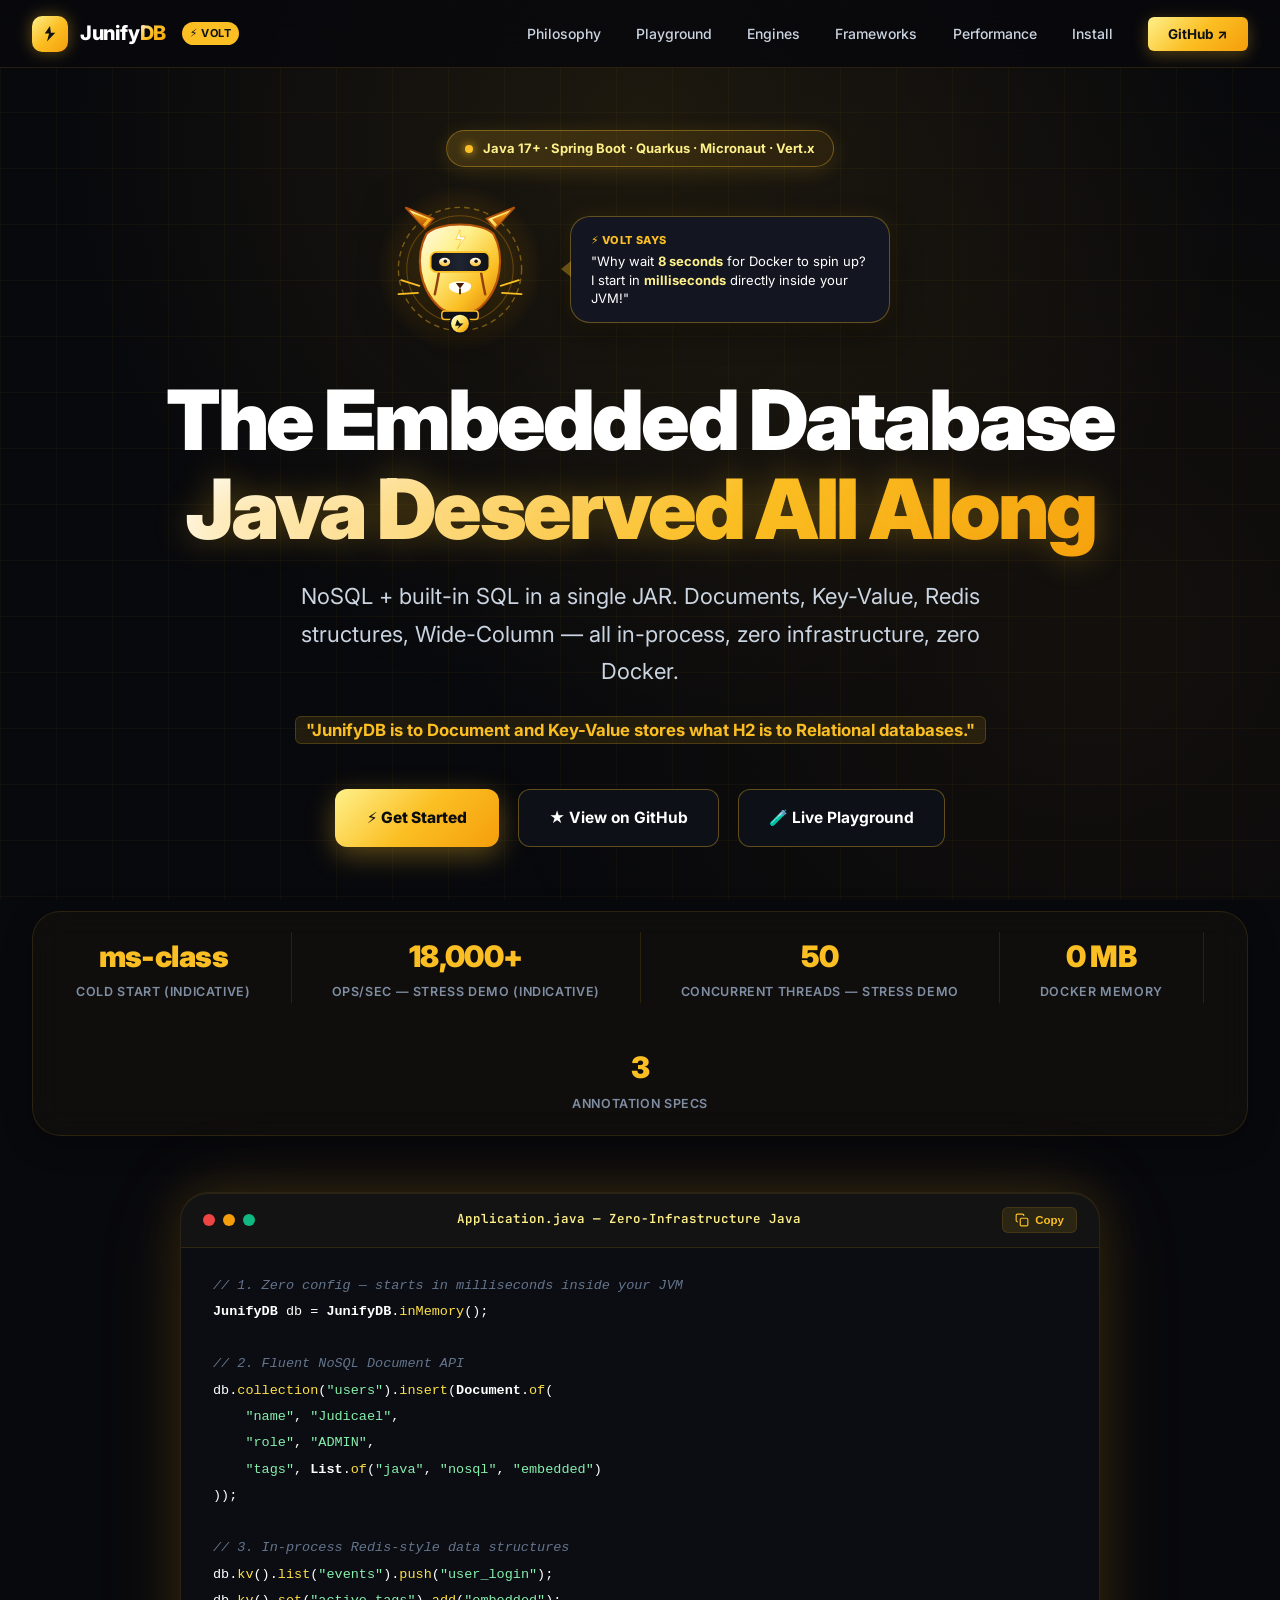
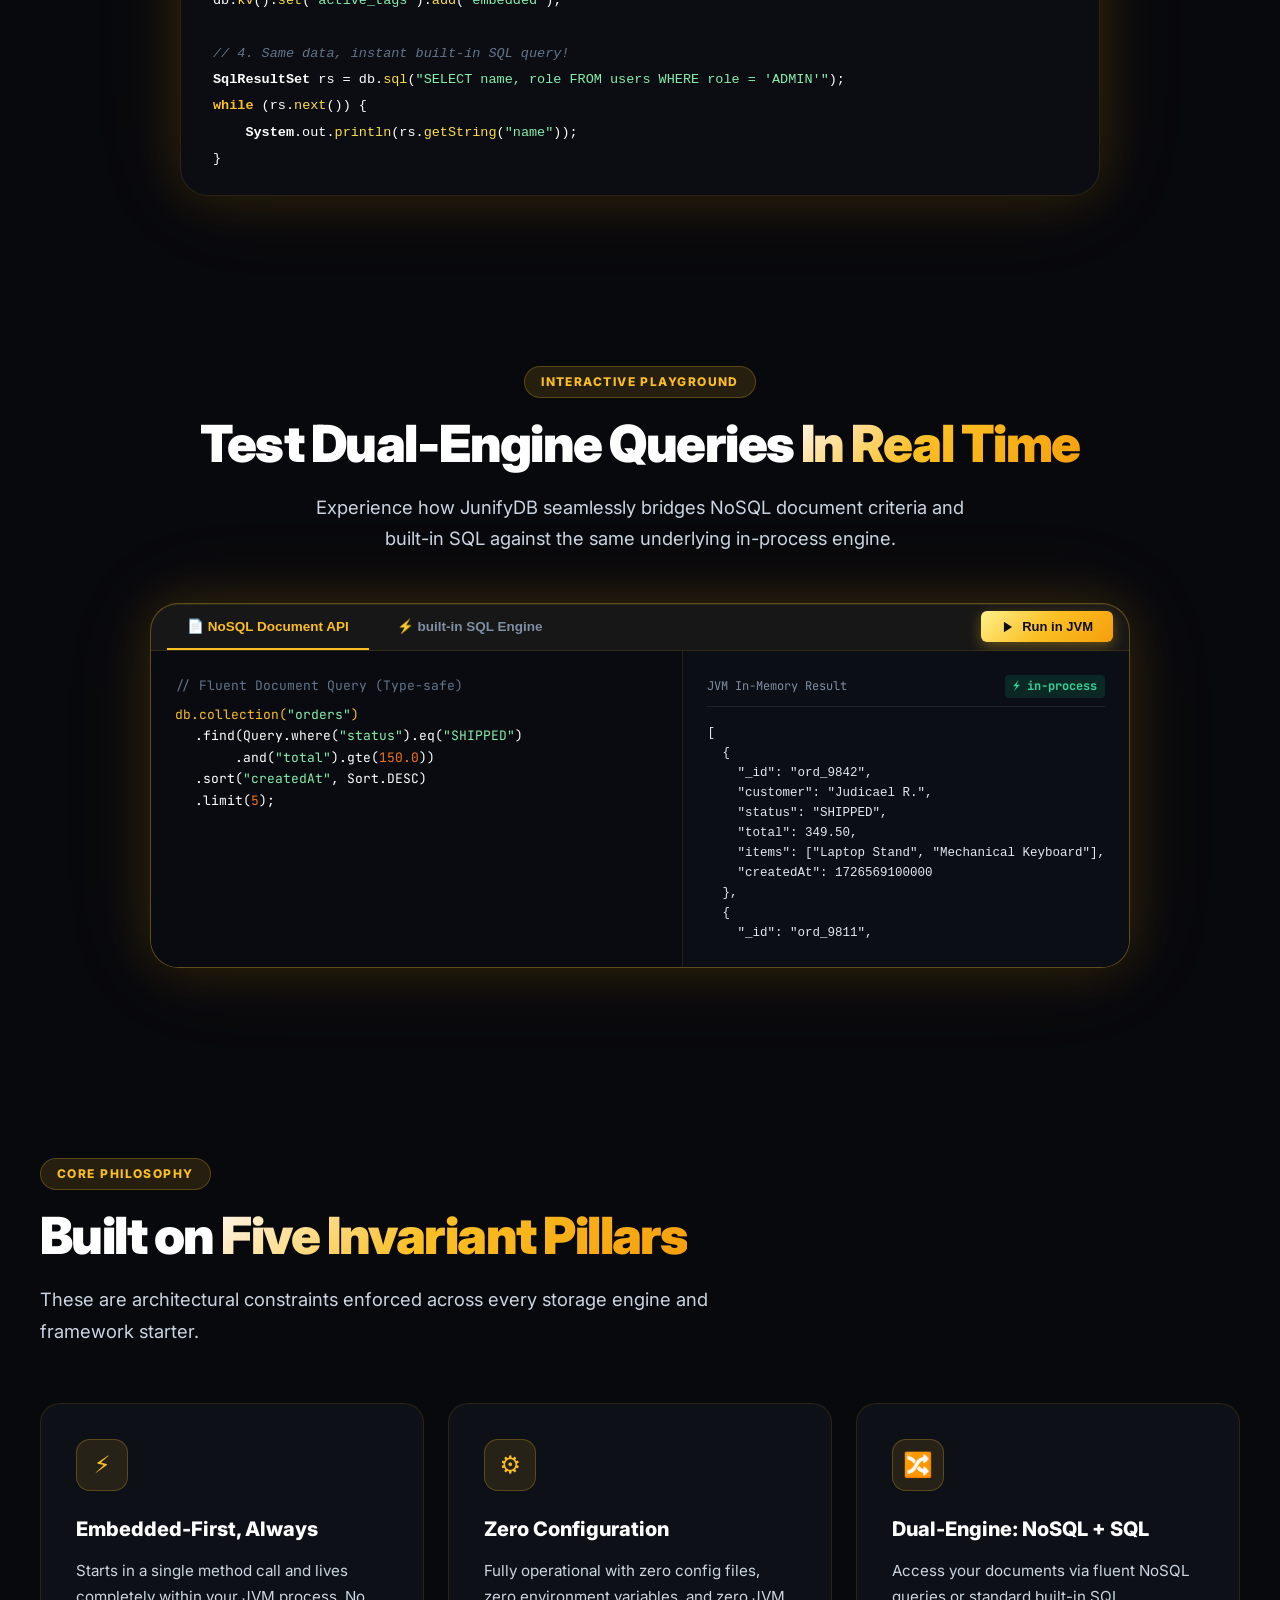
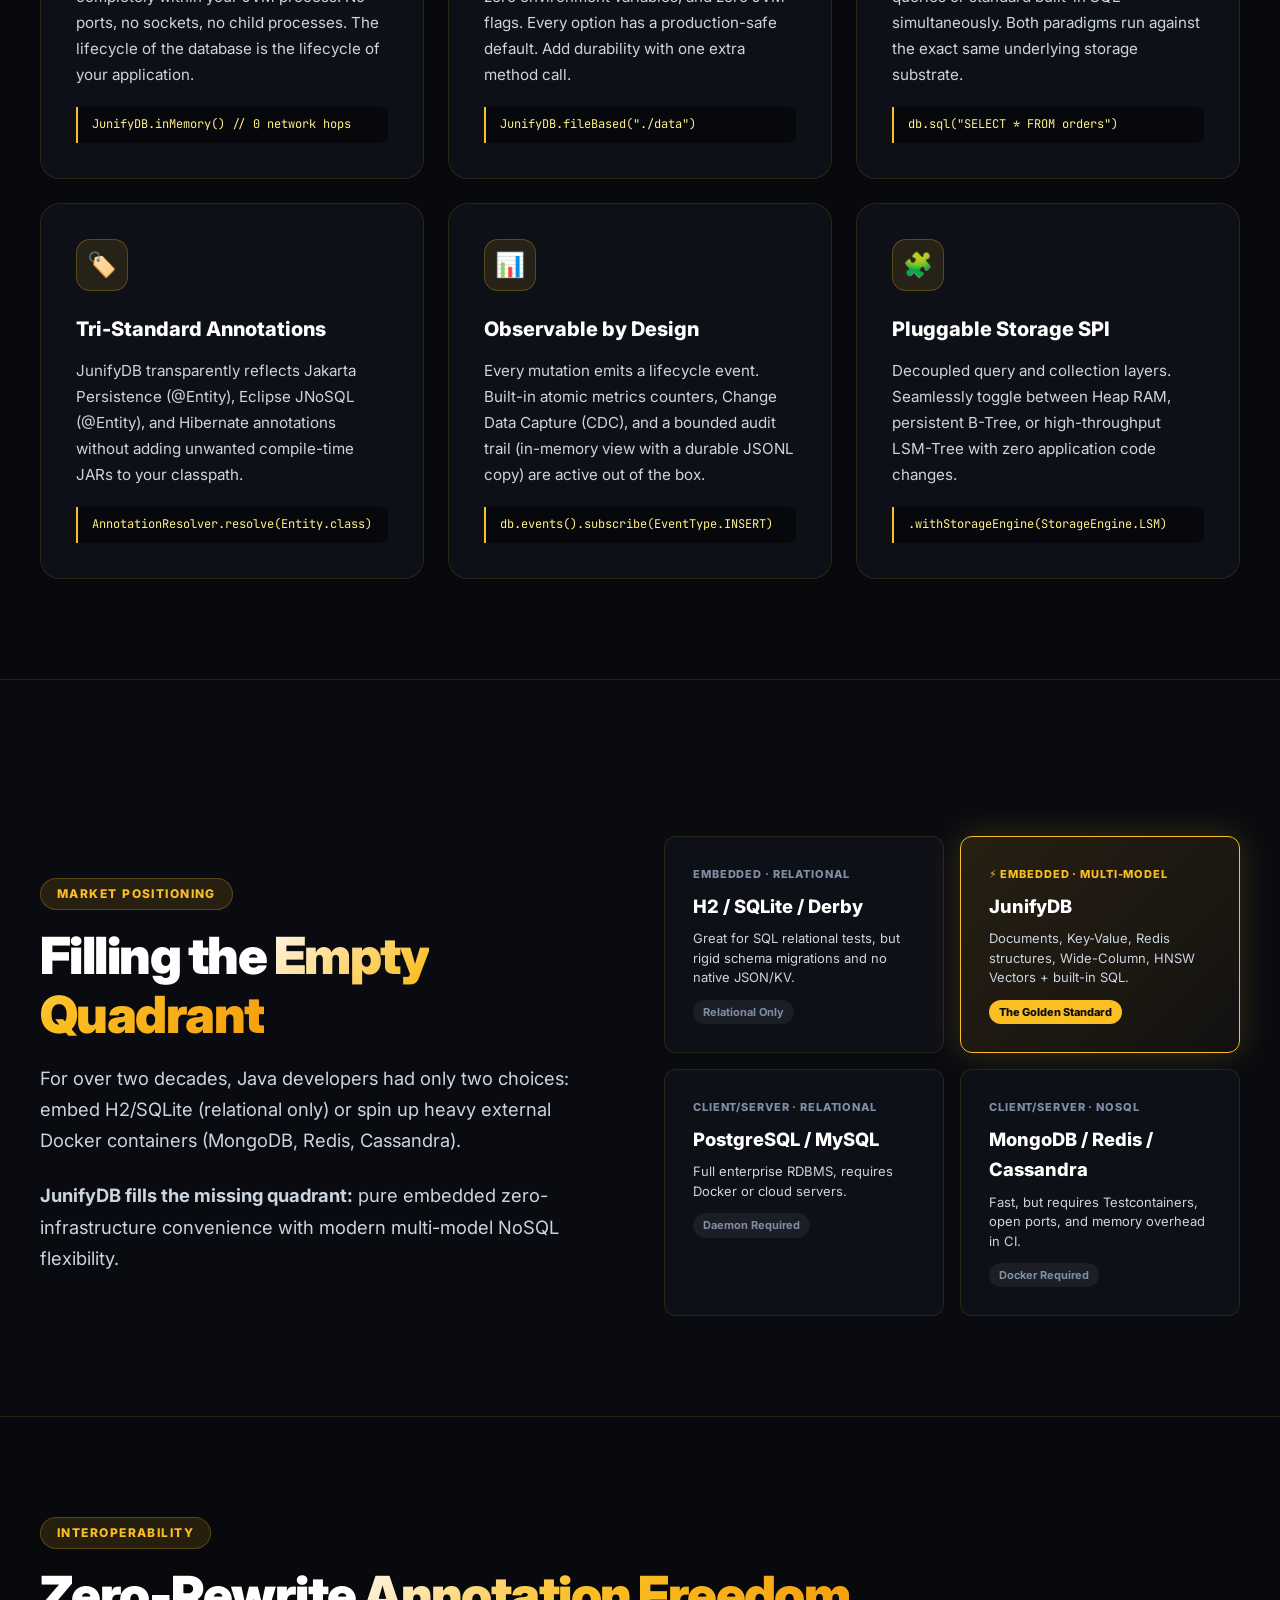
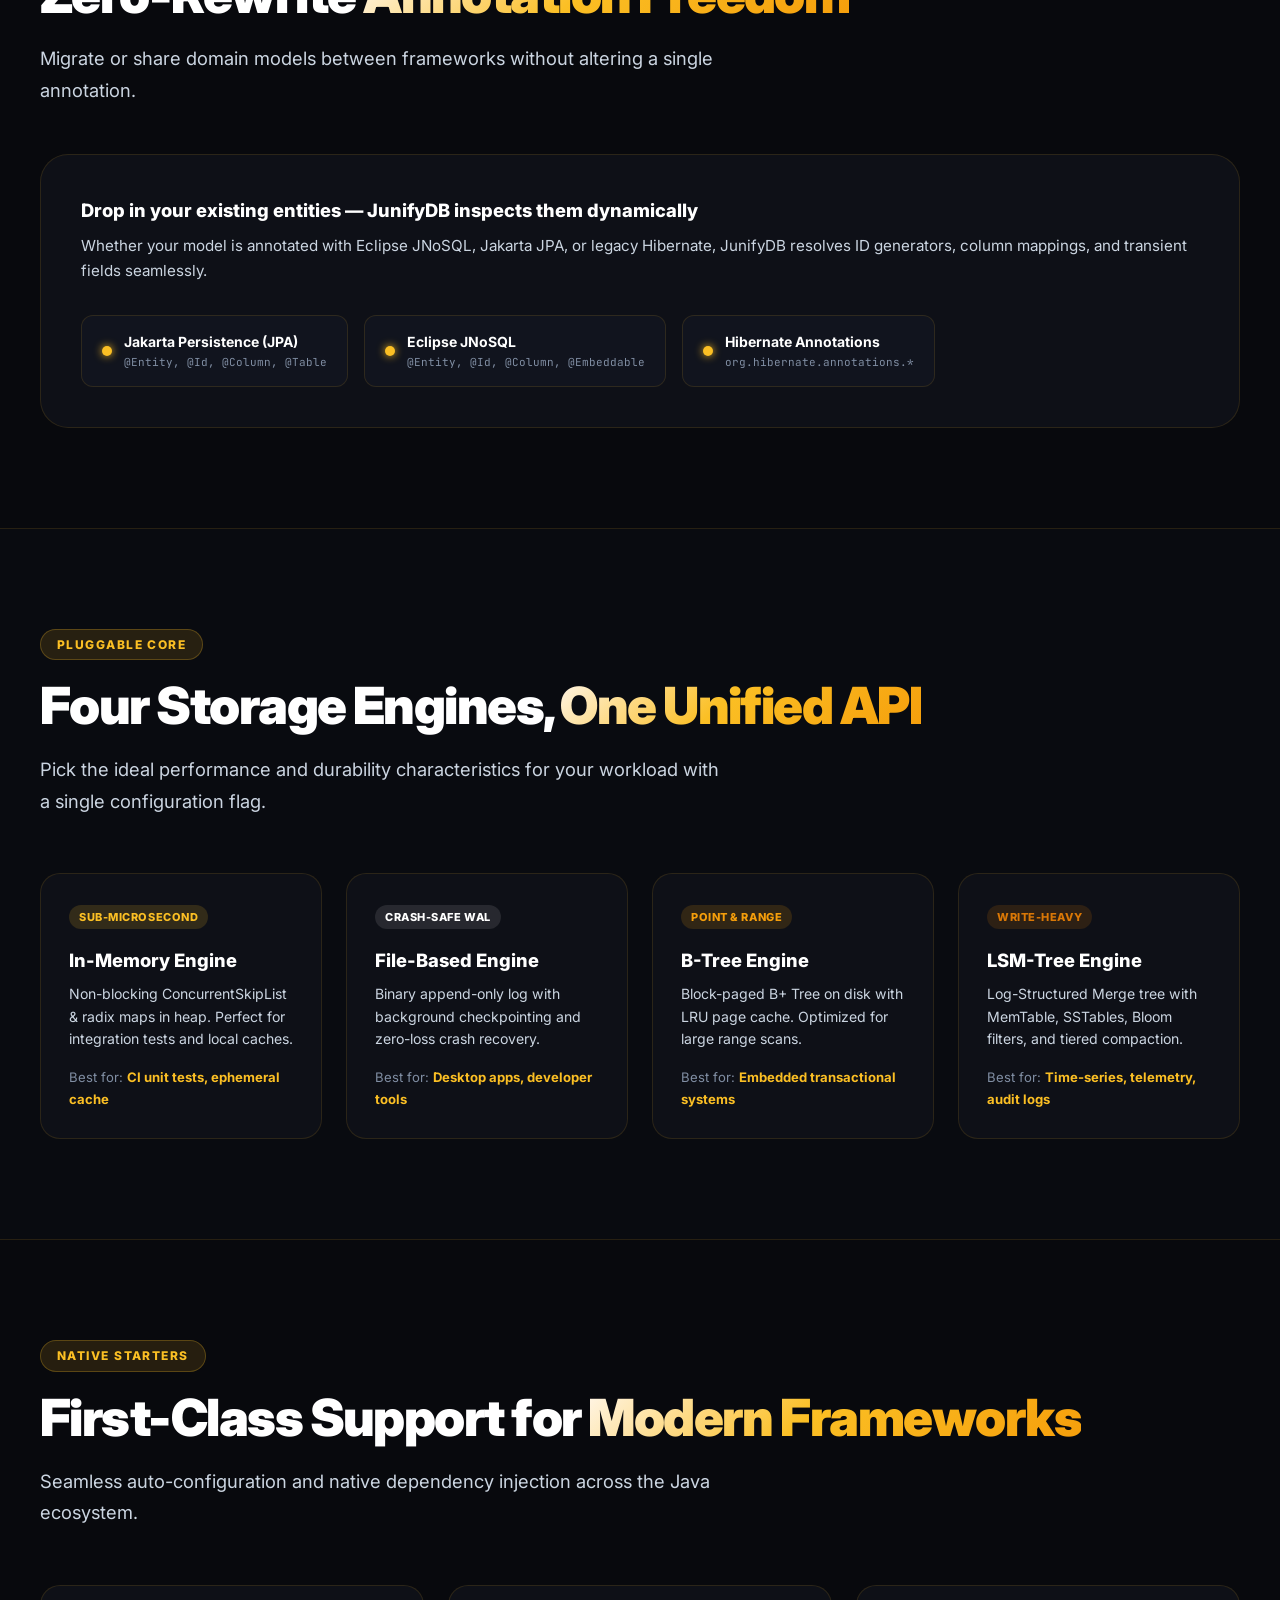
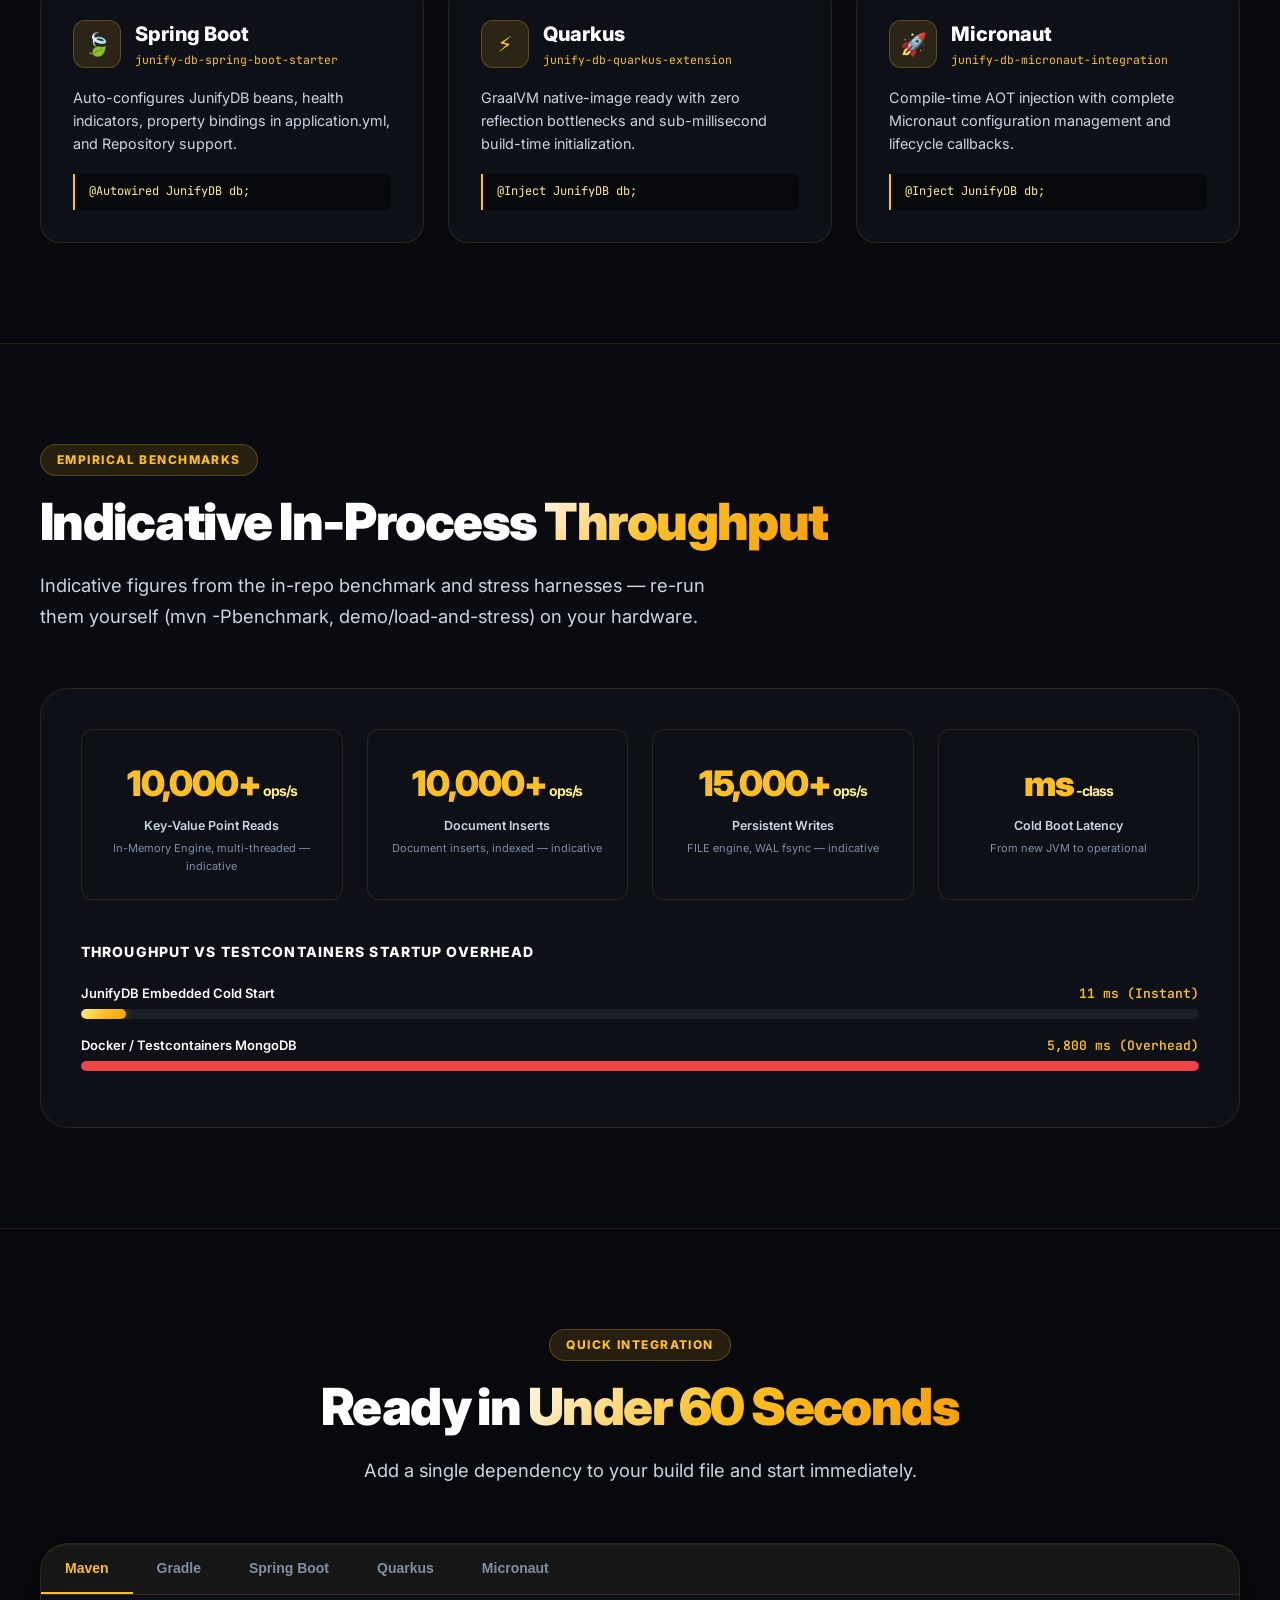
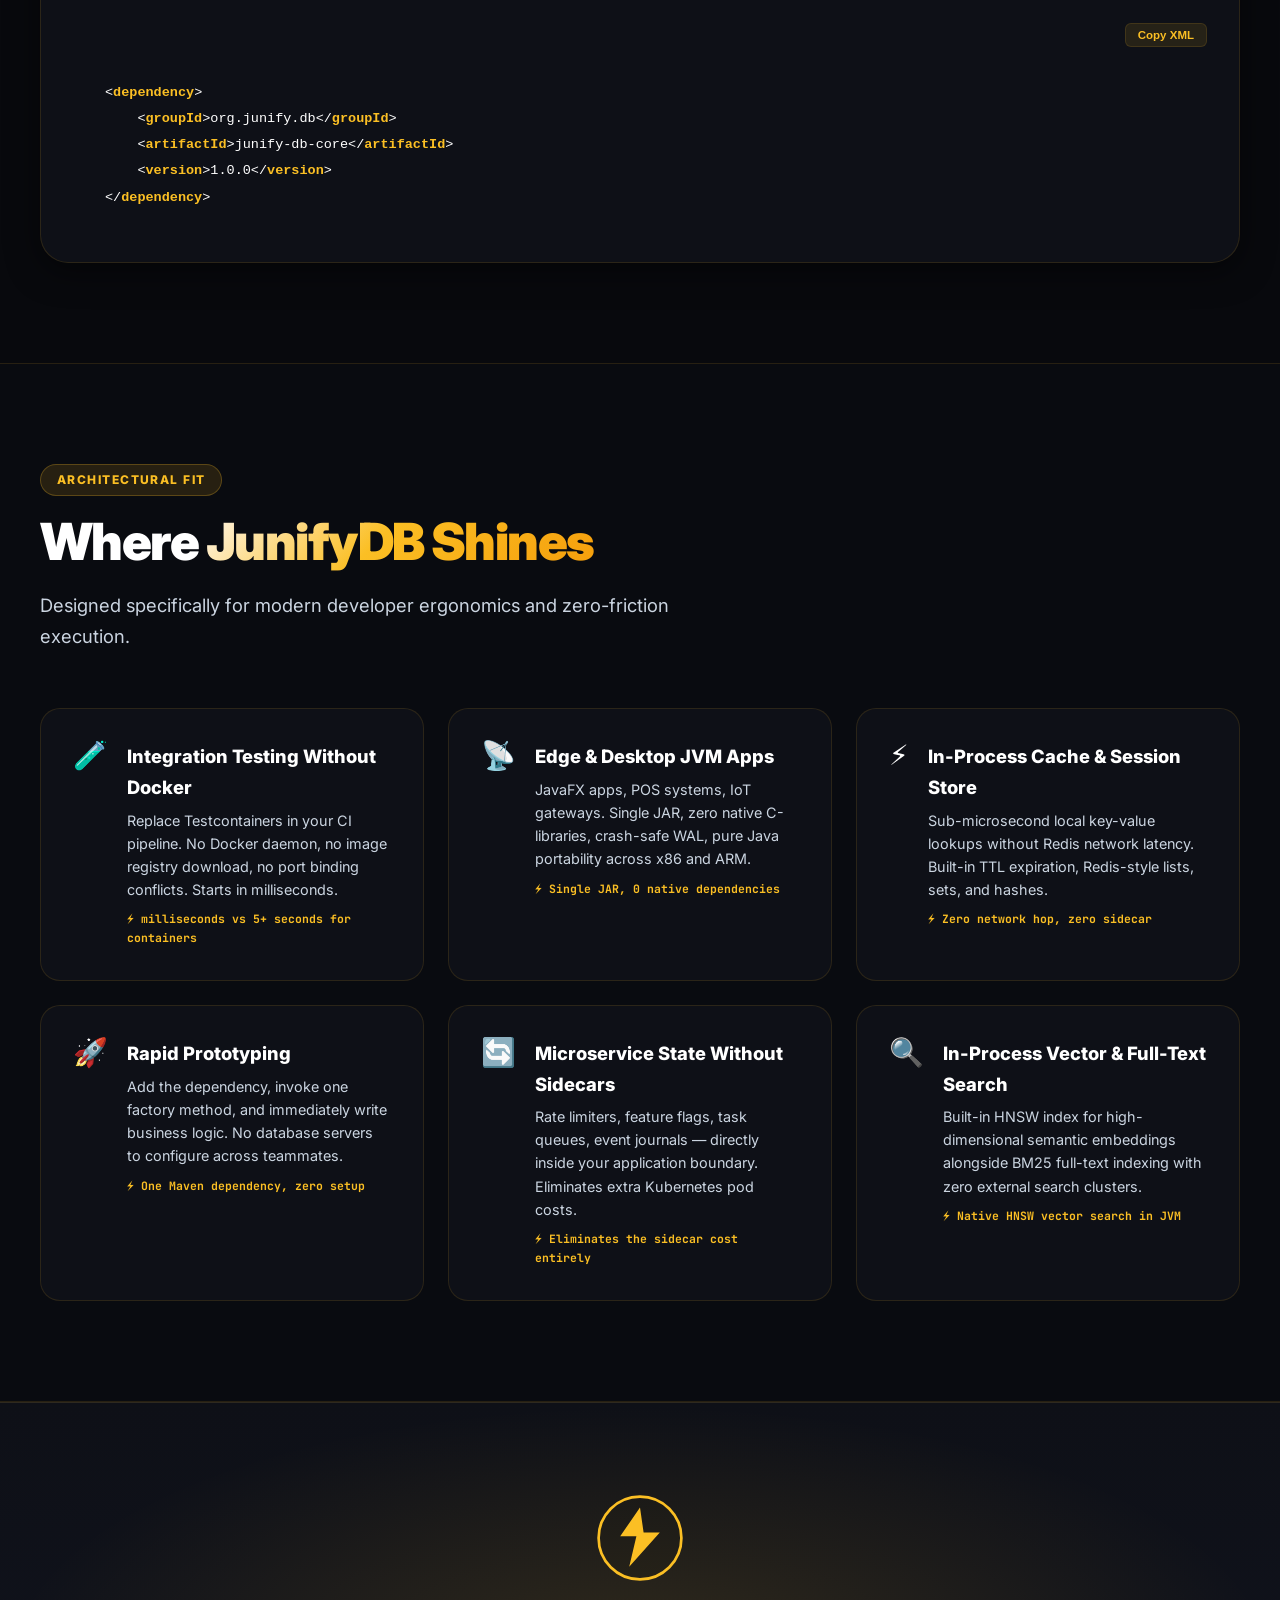
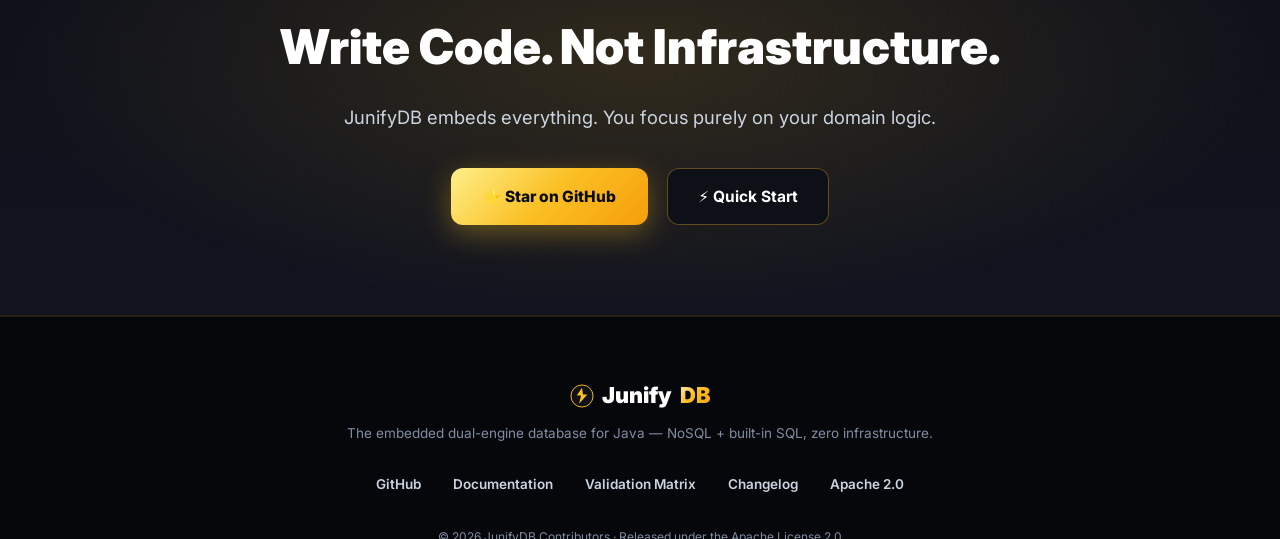
==== docs/index.html @ d928b846 "feat(release): final validation - 2.9MB core, brand unification, honest website, GO decision - Footp" ====
<!DOCTYPE html>
<html lang="en">
<head>
  <meta charset="UTF-8" />
  <meta name="viewport" content="width=device-width, initial-scale=1.0" />
  <title>JunifyDB — The Embedded Dual-Engine Database for Java</title>
  <meta name="description" content="JunifyDB is the embedded multi-model database for Java. NoSQL + built-in SQL in a single JAR. Zero Docker. Zero daemon. Zero infrastructure. Spring Boot, Quarkus, Micronaut ready." />
  <meta name="keywords" content="JunifyDB, embedded database, Java, NoSQL, SQL, Spring Boot, Quarkus, Micronaut, JNoSQL, JPA, H2 alternative" />
  <meta property="og:title" content="JunifyDB — The Embedded Dual-Engine Database for Java" />
  <meta property="og:description" content="NoSQL + built-in SQL in a single JAR. Documents, Key-Value, Redis structures, Wide-Column — zero Docker, zero daemon." />
  <meta property="og:type" content="website" />
  <meta property="og:url" content="https://armand-ratombotiana.github.io/JunifyDB/" />
  <meta name="twitter:card" content="summary_large_image" />
  <meta name="twitter:title" content="JunifyDB — Embedded Dual-Engine Java Database" />
  <meta name="twitter:description" content="Blazing 85k+ ops/sec embedded NoSQL + SQL for JVM applications." />

  <!-- SVG Favicon with Volt Mascot Emblem -->
  <link rel="icon" type="image/svg+xml" href="data:image/svg+xml,<svg xmlns='http://www.w3.org/2000/svg' viewBox='0 0 100 100'><circle cx='50' cy='50' r='46' fill='%230f1117' stroke='%23fbbf24' stroke-width='4'/><path d='M50 16 L28 48 L46 48 L38 82 L72 44 L54 44 Z' fill='url(%23g)'/><defs><linearGradient id='g' x1='0%25' y1='0%25' x2='100%25' y2='100%25'><stop offset='0%25' stop-color='%23fef08a'/><stop offset='50%25' stop-color='%23fbbf24'/><stop offset='100%25' stop-color='%23f59e0b'/></linearGradient></defs></svg>" />

  <link rel="preconnect" href="https://fonts.googleapis.com" />
  <link rel="preconnect" href="https://fonts.gstatic.com" crossorigin />
  <link href="https://fonts.googleapis.com/css2?family=Inter:wght@300;400;500;600;700;800;900&family=JetBrains+Mono:wght@400;500;700&display=swap" rel="stylesheet" />

  <style>
    /* ═══════════════════════════════════════════════
       DESIGN TOKENS — ELECTRIC YELLOW / GOLD / WHITE THEME
    ═══════════════════════════════════════════════ */
    :root {
      --c-bg:           #08090d;
      --c-bg-card:      #0e1017;
      --c-bg-card-alt:  #131620;
      --c-bg-glass:     rgba(251, 191, 36, 0.03);
      --c-border:       rgba(251, 191, 36, 0.12);
      --c-border-hover: rgba(251, 191, 36, 0.35);
      --c-border-glow:  rgba(251, 191, 36, 0.5);

      /* Yellow & Gold Palette */
      --c-yellow-light: #fef08a; /* Canary 200 */
      --c-yellow:       #fbbf24; /* Amber Gold 400 */
      --c-amber:        #f59e0b; /* Solar Gold 500 */
      --c-amber-dark:   #d97706; /* Bronze 600 */
      --c-amber-deep:   #b45309; /* Flame 700 */

      /* Pure White & Neutral Gradients */
      --c-white:        #ffffff;
      --text-primary:   #ffffff;
      --text-secondary: #cbd5e1;
      --text-muted:     #808ea3;

      /* Gradients */
      --gradient-gold:      linear-gradient(135deg, #fff7ed 0%, #fbbf24 45%, #f59e0b 100%);
      --gradient-gold-text: linear-gradient(135deg, #ffffff 0%, #fbbf24 60%, #f59e0b 100%);
      --gradient-button:    linear-gradient(135deg, #fef08a 0%, #fbbf24 50%, #f59e0b 100%);
      --gradient-card:      linear-gradient(135deg, rgba(251, 191, 36, 0.06) 0%, rgba(245, 158, 11, 0.02) 100%);
      --gradient-badge:     linear-gradient(135deg, rgba(251, 191, 36, 0.18) 0%, rgba(245, 158, 11, 0.08) 100%);

      /* Typography */
      --font-sans: 'Inter', system-ui, -apple-system, sans-serif;
      --font-mono: 'JetBrains Mono', 'Fira Code', monospace;

      /* Radius */
      --radius-sm: 6px;
      --radius-md: 12px;
      --radius-lg: 20px;
      --radius-xl: 28px;

      /* Glow & Shadows */
      --shadow-glow:  0 0 50px rgba(251, 191, 36, 0.16), 0 0 100px rgba(245, 158, 11, 0.08);
      --shadow-card:  0 8px 32px rgba(0, 0, 0, 0.5), 0 1px 0 rgba(251, 191, 36, 0.1) inset;
      --shadow-btn:   0 8px 28px rgba(251, 191, 36, 0.35);
    }

    /* ═══════════════════════════════════════════════
       RESET & BASE
    ═══════════════════════════════════════════════ */
    *, *::before, *::after { box-sizing: border-box; margin: 0; padding: 0; }
    html { scroll-behavior: smooth; }
    body {
      font-family: var(--font-sans);
      background: var(--c-bg);
      color: var(--text-primary);
      line-height: 1.65;
      overflow-x: hidden;
      position: relative;
    }
    ::selection { background: rgba(251, 191, 36, 0.35); color: #ffffff; }

    /* Scrollbar */
    ::-webkit-scrollbar { width: 7px; }
    ::-webkit-scrollbar-track { background: var(--c-bg); }
    ::-webkit-scrollbar-thumb { background: rgba(251, 191, 36, 0.3); border-radius: 4px; }
    ::-webkit-scrollbar-thumb:hover { background: rgba(251, 191, 36, 0.6); }

    /* Animated Grid Background with Warm Amber Photons */
    .bg-grid {
      position: fixed; inset: 0; z-index: 0; pointer-events: none;
      background-image:
        linear-gradient(rgba(251, 191, 36, 0.04) 1px, transparent 1px),
        linear-gradient(90deg, rgba(251, 191, 36, 0.04) 1px, transparent 1px);
      background-size: 56px 56px;
      animation: gridPulse 9s ease-in-out infinite;
    }
    .bg-radial-glow {
      position: fixed; inset: 0; z-index: 0; pointer-events: none;
      background: radial-gradient(circle at 50% 15%, rgba(251, 191, 36, 0.09) 0%, transparent 60%),
                  radial-gradient(circle at 85% 70%, rgba(245, 158, 11, 0.05) 0%, transparent 50%);
    }
    @keyframes gridPulse {
      0%, 100% { opacity: 0.6; }
      50% { opacity: 1; }
    }

    /* ═══════════════════════════════════════════════
       NAVIGATION
    ═══════════════════════════════════════════════ */
    nav {
      position: fixed; top: 0; left: 0; right: 0; z-index: 100;
      background: rgba(8, 9, 13, 0.88);
      backdrop-filter: blur(20px);
      border-bottom: 1px solid var(--c-border);
      padding: 0 2rem;
      height: 68px;
      display: flex; align-items: center; justify-content: space-between;
      transition: background 0.3s;
    }
    .nav-logo {
      display: flex; align-items: center; gap: 12px;
      text-decoration: none;
    }
    .nav-logo-icon {
      width: 36px; height: 36px;
      border-radius: 10px;
      display: flex; align-items: center; justify-content: center;
      background: var(--gradient-button);
      box-shadow: 0 0 16px rgba(251, 191, 36, 0.4);
      transition: transform 0.25s cubic-bezier(0.34, 1.56, 0.64, 1);
    }
    .nav-logo:hover .nav-logo-icon { transform: scale(1.08) rotate(4deg); }
    .nav-logo-text {
      font-size: 20px; font-weight: 800; letter-spacing: -0.02em;
      color: var(--c-white);
    }
    .nav-logo-text span {
      background: var(--gradient-gold);
      -webkit-background-clip: text; -webkit-text-fill-color: transparent;
    }
    .nav-mascot-pill {
      display: inline-flex; align-items: center; gap: 6px;
      font-size: 11px; font-weight: 700;
      color: #0f1117; background: var(--c-yellow);
      padding: 2px 8px; border-radius: 100px;
      margin-left: 4px; text-transform: uppercase; letter-spacing: 0.04em;
    }
    .nav-links {
      display: flex; align-items: center; gap: 2.2rem;
      list-style: none;
    }
    .nav-links a {
      color: var(--text-secondary); text-decoration: none; font-size: 14px; font-weight: 500;
      transition: color 0.2s, transform 0.2s;
    }
    .nav-links a:hover { color: var(--c-yellow); }
    .nav-cta {
      background: var(--gradient-button);
      color: #0f1117 !important;
      padding: 9px 20px; border-radius: var(--radius-sm);
      font-size: 13.5px !important; font-weight: 700 !important;
      box-shadow: 0 4px 16px rgba(251, 191, 36, 0.3);
      transition: transform 0.2s, box-shadow 0.2s !important;
    }
    .nav-cta:hover { transform: translateY(-1px); box-shadow: 0 6px 22px rgba(251, 191, 36, 0.45); }

    /* Mobile Hamburger */
    .mobile-menu-btn {
      display: none;
      background: none; border: none; cursor: pointer;
      padding: 8px; color: var(--c-white);
    }
    .mobile-drawer {
      display: none;
      position: fixed; top: 68px; left: 0; right: 0;
      background: rgba(12, 14, 20, 0.98);
      border-bottom: 1px solid var(--c-border);
      padding: 1.5rem 2rem;
      flex-direction: column; gap: 1.2rem;
      backdrop-filter: blur(25px);
      z-index: 99;
      transform: translateY(-10px); opacity: 0;
      transition: transform 0.3s ease, opacity 0.3s ease;
    }
    .mobile-drawer.open {
      display: flex; transform: translateY(0); opacity: 1;
    }
    .mobile-drawer a {
      color: var(--text-primary); text-decoration: none; font-size: 16px; font-weight: 600;
      padding: 6px 0; border-bottom: 1px solid rgba(255, 255, 255, 0.05);
    }

    /* ═══════════════════════════════════════════════
       HERO SECTION — DYNAMIC MASCOT & VALUE PROPOSITION
    ═══════════════════════════════════════════════ */
    .hero {
      position: relative; z-index: 1;
      min-height: 94vh;
      display: flex; flex-direction: column;
      align-items: center; justify-content: center;
      text-align: center;
      padding: 130px 2rem 80px;
    }
    .hero-badge {
      display: inline-flex; align-items: center; gap: 10px;
      background: var(--gradient-badge);
      border: 1px solid var(--c-border-hover);
      border-radius: 100px;
      padding: 7px 18px; margin-bottom: 2rem;
      font-size: 13px; font-weight: 700; color: var(--c-yellow-light);
      box-shadow: 0 4px 20px rgba(251, 191, 36, 0.15);
    }
    .hero-badge-dot {
      width: 8px; height: 8px; border-radius: 50%;
      background: var(--c-yellow);
      box-shadow: 0 0 10px var(--c-yellow);
      animation: badgePulse 2s ease-in-out infinite;
    }
    @keyframes badgePulse {
      0%, 100% { opacity: 1; transform: scale(1); }
      50% { opacity: 0.4; transform: scale(0.7); }
    }

    /* Mascot Hero Display Container */
    .hero-mascot-row {
      display: flex; align-items: center; justify-content: center;
      gap: 2.5rem; margin-bottom: 2.2rem;
      flex-wrap: wrap;
    }
    .mascot-avatar-wrap {
      position: relative;
      width: 140px; height: 140px;
      animation: floatMascot 4.5s ease-in-out infinite;
    }
    @keyframes floatMascot {
      0%, 100% { transform: translateY(0px) rotate(0deg); }
      50% { transform: translateY(-8px) rotate(1.5deg); }
    }
    .mascot-aura {
      position: absolute; inset: -15px;
      background: radial-gradient(circle, rgba(251, 191, 36, 0.35) 0%, rgba(245, 158, 11, 0.1) 50%, transparent 70%);
      border-radius: 50%; z-index: 0;
      animation: auraPulse 3s ease-in-out infinite;
    }
    @keyframes auraPulse {
      0%, 100% { transform: scale(1); opacity: 0.8; }
      50% { transform: scale(1.15); opacity: 1; }
    }
    .mascot-svg {
      position: relative; z-index: 1;
      width: 100%; height: 100%;
      filter: drop-shadow(0 12px 24px rgba(0, 0, 0, 0.6));
    }
    .mascot-speech-bubble {
      background: var(--c-bg-card-alt);
      border: 1px solid var(--c-border-hover);
      border-radius: var(--radius-lg);
      padding: 14px 20px;
      max-width: 320px;
      text-align: left;
      position: relative;
      box-shadow: 0 10px 30px rgba(0,0,0,0.4), 0 0 20px rgba(251, 191, 36, 0.1);
    }
    .mascot-speech-bubble::before {
      content: '';
      position: absolute; left: -10px; top: 50%; transform: translateY(-50%);
      border-width: 8px 10px 8px 0;
      border-style: solid;
      border-color: transparent var(--c-border-hover) transparent transparent;
    }
    .mascot-name-tag {
      font-size: 11px; font-weight: 800; text-transform: uppercase;
      color: var(--c-yellow); letter-spacing: 0.05em; margin-bottom: 3px;
    }
    .mascot-speech-text {
      font-size: 13px; color: var(--text-primary); line-height: 1.45;
    }
    .mascot-speech-text strong { color: var(--c-yellow-light); }

    .hero h1 {
      font-size: clamp(2.6rem, 7vw, 5.2rem);
      font-weight: 900; line-height: 1.08;
      letter-spacing: -0.035em;
      margin-bottom: 1.5rem;
      max-width: 1080px;
    }
    .hero h1 .text-white { color: #ffffff; }
    .hero h1 .text-gradient {
      background: var(--gradient-gold-text);
      -webkit-background-clip: text; -webkit-text-fill-color: transparent;
      text-shadow: 0 0 35px rgba(251, 191, 36, 0.3);
    }
    .hero-sub {
      font-size: clamp(1.15rem, 2.3vw, 1.38rem);
      color: var(--text-secondary); max-width: 760px;
      margin: 0 auto 1.6rem;
      line-height: 1.7;
    }
    .hero-tagline {
      font-size: 1.05rem; color: var(--text-muted);
      margin-bottom: 2.8rem;
    }
    .hero-tagline strong {
      color: var(--c-yellow); font-weight: 700;
      background: rgba(251, 191, 36, 0.1);
      padding: 3px 10px; border-radius: 6px;
      border: 1px solid rgba(251, 191, 36, 0.2);
    }
    .hero-actions {
      display: flex; gap: 1.2rem; flex-wrap: wrap; justify-content: center;
      margin-bottom: 4rem;
    }
    .btn-primary {
      display: inline-flex; align-items: center; gap: 9px;
      background: var(--gradient-button);
      color: #0b0c10; text-decoration: none;
      padding: 15px 32px; border-radius: var(--radius-md);
      font-size: 15.5px; font-weight: 800;
      box-shadow: var(--shadow-btn);
      transition: transform 0.25s, box-shadow 0.25s;
    }
    .btn-primary:hover {
      transform: translateY(-3px);
      box-shadow: 0 12px 36px rgba(251, 191, 36, 0.5);
    }
    .btn-secondary {
      display: inline-flex; align-items: center; gap: 9px;
      background: var(--c-bg-card);
      border: 1px solid var(--c-border-hover);
      color: var(--c-white); text-decoration: none;
      padding: 15px 30px; border-radius: var(--radius-md);
      font-size: 15.5px; font-weight: 700;
      backdrop-filter: blur(10px);
      transition: border-color 0.2s, background 0.2s, transform 0.2s;
    }
    .btn-secondary:hover {
      border-color: var(--c-yellow);
      background: rgba(251, 191, 36, 0.08);
      transform: translateY(-2px);
    }

    /* Hero Stats Strip */
    .hero-stats {
      display: flex; gap: 2.5rem; flex-wrap: wrap; justify-content: center;
      background: var(--c-bg-glass);
      border: 1px solid var(--c-border);
      border-radius: var(--radius-xl);
      padding: 1.25rem 2.5rem;
      backdrop-filter: blur(16px);
      box-shadow: 0 8px 30px rgba(0,0,0,0.3);
    }
    .hero-stat {
      display: flex; flex-direction: column; align-items: center;
    }
    .hero-stat-value {
      font-size: 1.85rem; font-weight: 900;
      color: var(--c-yellow);
      letter-spacing: -0.02em;
    }
    .hero-stat-label { font-size: 12.5px; color: var(--text-muted); margin-top: 2px; font-weight: 600; text-transform: uppercase; letter-spacing: 0.05em; }
    .hero-stat-sep { width: 1px; background: var(--c-border); align-self: stretch; }

    /* ═══════════════════════════════════════════════
       HERO CODE PANEL
    ═══════════════════════════════════════════════ */
    .hero-code-wrap {
      width: 100%; max-width: 920px; margin: 3.5rem auto 0;
      position: relative;
    }
    .code-panel {
      background: #0b0d13;
      border: 1px solid var(--c-border);
      border-radius: var(--radius-xl);
      overflow: hidden;
      backdrop-filter: blur(20px);
      box-shadow: var(--shadow-glow), var(--shadow-card);
      text-align: left;
    }
    .code-panel-header {
      display: flex; align-items: center; justify-content: space-between;
      padding: 14px 22px;
      border-bottom: 1px solid var(--c-border);
      background: rgba(251, 191, 36, 0.03);
    }
    .code-dots { display: flex; align-items: center; gap: 8px; }
    .code-dot { width: 12px; height: 12px; border-radius: 50%; }
    .code-dot-r { background: #ef4444; }
    .code-dot-y { background: #f59e0b; }
    .code-dot-g { background: #10b981; }
    .code-panel-title {
      font-size: 12.5px; font-family: var(--font-mono);
      color: var(--c-yellow-light); font-weight: 600;
    }
    .copy-btn {
      background: rgba(251, 191, 36, 0.1);
      border: 1px solid var(--c-border);
      color: var(--c-yellow);
      font-size: 11.5px; font-weight: 700;
      padding: 5px 12px; border-radius: var(--radius-sm);
      cursor: pointer; display: flex; align-items: center; gap: 6px;
      transition: background 0.2s, border-color 0.2s, color 0.2s;
    }
    .copy-btn:hover { background: rgba(251, 191, 36, 0.2); border-color: var(--c-yellow); }
    .copy-btn.copied { background: #10b981; border-color: #10b981; color: #ffffff; }

    .code-body {
      padding: 1.5rem 2rem;
      font-family: var(--font-mono); font-size: 13.5px; line-height: 1.8;
      overflow-x: auto;
    }
    .kw  { color: #fbbf24; font-weight: 700; } /* Yellow keyword */
    .cls { color: #ffffff; font-weight: 700; } /* White class */
    .fn  { color: #fde047; }                   /* Bright yellow method */
    .str { color: #86efac; }                   /* Mint string */
    .num { color: #f97316; }                   /* Flame number */
    .ann { color: #f59e0b; font-weight: 600; } /* Amber annotation */
    .cmt { color: #64748b; font-style: italic; }

    /* ═══════════════════════════════════════════════
       INTERACTIVE QUERY PLAYGROUND SECTION (NEW)
    ═══════════════════════════════════════════════ */
    .playground-section {
      padding: 90px 2rem;
      position: relative; z-index: 1;
    }
    .playground-box {
      max-width: 980px; margin: 3rem auto 0;
      background: var(--c-bg-card);
      border: 1px solid var(--c-border-hover);
      border-radius: var(--radius-xl);
      overflow: hidden;
      box-shadow: var(--shadow-glow), var(--shadow-card);
    }
    .playground-nav {
      display: flex; align-items: center; justify-content: space-between;
      border-bottom: 1px solid var(--c-border);
      background: rgba(251, 191, 36, 0.04);
      padding: 0 1rem;
    }
    .playground-tabs { display: flex; gap: 0.5rem; }
    .pg-tab {
      padding: 14px 20px; font-size: 13.5px; font-weight: 700;
      color: var(--text-muted); cursor: pointer; border: none; background: none;
      border-bottom: 2px solid transparent; transition: all 0.2s;
    }
    .pg-tab.active {
      color: var(--c-yellow); border-bottom-color: var(--c-yellow);
    }
    .pg-run-btn {
      background: var(--gradient-button);
      color: #0c0d12; border: none;
      padding: 8px 20px; border-radius: var(--radius-sm);
      font-size: 13px; font-weight: 800; cursor: pointer;
      display: flex; align-items: center; gap: 7px;
      box-shadow: 0 4px 14px rgba(251, 191, 36, 0.35);
      transition: transform 0.2s, box-shadow 0.2s;
    }
    .pg-run-btn:hover { transform: translateY(-1px); box-shadow: 0 6px 20px rgba(251, 191, 36, 0.5); }

    .playground-grid {
      display: grid; grid-template-columns: 1.15fr 0.85fr;
      min-height: 280px;
    }
    .pg-editor-panel {
      padding: 1.5rem; border-right: 1px solid var(--c-border);
      background: #090b10;
      font-family: var(--font-mono); font-size: 13px;
    }
    .pg-result-panel {
      padding: 1.5rem; background: #0c0e15;
      font-family: var(--font-mono); font-size: 12.5px;
      display: flex; flex-direction: column;
    }
    .pg-result-header {
      display: flex; align-items: center; justify-content: space-between;
      margin-bottom: 1rem; padding-bottom: 0.5rem;
      border-bottom: 1px solid rgba(255, 255, 255, 0.08);
      font-size: 12px; color: var(--text-muted);
    }
    .pg-latency-badge {
      background: rgba(16, 185, 129, 0.15);
      color: #34d399; font-weight: 700;
      padding: 2px 8px; border-radius: 4px;
    }
    .pg-output-json {
      color: #e2e8f0; overflow-y: auto; max-height: 220px; line-height: 1.6;
    }

    /* ═══════════════════════════════════════════════
       SECTION COMMON LAYOUT
    ═══════════════════════════════════════════════ */
    section {
      padding: 100px 2rem;
      position: relative; z-index: 1;
    }
    .container { max-width: 1200px; margin: 0 auto; }
    .section-label {
      display: inline-block;
      font-size: 12px; font-weight: 800; letter-spacing: 0.12em;
      text-transform: uppercase; color: var(--c-yellow);
      background: rgba(251, 191, 36, 0.12);
      border: 1px solid rgba(251, 191, 36, 0.25);
      border-radius: 100px;
      padding: 5px 16px; margin-bottom: 1rem;
    }
    .section-title {
      font-size: clamp(2rem, 4.5vw, 3.2rem);
      font-weight: 900; letter-spacing: -0.03em;
      line-height: 1.15; margin-bottom: 1.2rem;
      color: #ffffff;
    }
    .section-title .text-gradient {
      background: var(--gradient-gold);
      -webkit-background-clip: text; -webkit-text-fill-color: transparent;
    }
    .section-desc {
      font-size: 1.15rem; color: var(--text-secondary);
      max-width: 680px; line-height: 1.7;
    }

    /* ═══════════════════════════════════════════════
       PHILOSOPHY PILLARS
    ═══════════════════════════════════════════════ */
    .pillars-grid {
      display: grid;
      grid-template-columns: repeat(auto-fit, minmax(320px, 1fr));
      gap: 1.5rem; margin-top: 3.5rem;
    }
    .pillar-card {
      background: var(--c-bg-card);
      border: 1px solid var(--c-border);
      border-radius: var(--radius-lg);
      padding: 2.2rem;
      position: relative; overflow: hidden;
      transition: border-color 0.3s, transform 0.3s, box-shadow 0.3s;
    }
    .pillar-card::before {
      content: ''; position: absolute; inset: 0;
      background: var(--gradient-card);
      opacity: 0; transition: opacity 0.3s;
      pointer-events: none;
    }
    .pillar-card:hover {
      border-color: var(--c-border-hover);
      transform: translateY(-4px);
      box-shadow: 0 12px 36px rgba(251, 191, 36, 0.12);
    }
    .pillar-card:hover::before { opacity: 1; }
    .pillar-icon-box {
      width: 52px; height: 52px; border-radius: 14px;
      background: rgba(251, 191, 36, 0.1);
      border: 1px solid rgba(251, 191, 36, 0.25);
      display: flex; align-items: center; justify-content: center;
      font-size: 24px; margin-bottom: 1.4rem;
      color: var(--c-yellow);
    }
    .pillar-title {
      font-size: 1.25rem; font-weight: 800; margin-bottom: 0.75rem;
      color: #ffffff;
    }
    .pillar-desc {
      color: var(--text-secondary); font-size: 0.95rem; line-height: 1.7;
    }
    .pillar-code {
      margin-top: 1.2rem; padding: 8px 14px;
      background: rgba(0, 0, 0, 0.5);
      border-left: 2px solid var(--c-yellow);
      border-radius: 0 var(--radius-sm) var(--radius-sm) 0;
      font-family: var(--font-mono); font-size: 12px;
      color: var(--c-yellow-light);
    }

    /* ═══════════════════════════════════════════════
       POSITIONING QUADRANT
    ═══════════════════════════════════════════════ */
    .positioning-wrap {
      display: grid; grid-template-columns: 1fr 1fr;
      gap: 3rem; align-items: center; margin-top: 3.5rem;
    }
    .quadrant-grid {
      display: grid; grid-template-columns: 1fr 1fr;
      gap: 1rem; position: relative;
    }
    .quad-cell {
      border: 1px solid var(--c-border);
      border-radius: var(--radius-md);
      padding: 1.75rem;
      background: var(--c-bg-card);
      position: relative;
    }
    .quad-cell.highlight {
      border-color: var(--c-yellow);
      background: linear-gradient(135deg, rgba(251, 191, 36, 0.12) 0%, rgba(245, 158, 11, 0.04) 100%);
      box-shadow: 0 0 35px rgba(251, 191, 36, 0.2);
    }
    .quad-cell-label {
      font-size: 11px; font-weight: 800; text-transform: uppercase;
      letter-spacing: 0.08em; color: var(--text-muted); margin-bottom: 0.5rem;
    }
    .quad-cell.highlight .quad-cell-label { color: var(--c-yellow); }
    .quad-cell-name {
      font-size: 1.15rem; font-weight: 800; margin-bottom: 0.5rem;
      color: #ffffff;
    }
    .quad-cell-desc { font-size: 13px; color: var(--text-secondary); line-height: 1.5; }
    .quad-badge {
      display: inline-block; margin-top: 0.75rem;
      font-size: 11px; font-weight: 700; padding: 3px 10px;
      border-radius: 100px;
    }
    .quad-badge.dim { background: rgba(255, 255, 255, 0.06); color: var(--text-muted); }
    .quad-badge.gold {
      background: var(--c-yellow); color: #0b0c10;
      font-weight: 800;
    }

    /* ═══════════════════════════════════════════════
       TRI-STANDARD ANNOTATIONS
    ═══════════════════════════════════════════════ */
    .annotation-strip {
      background: var(--c-bg-card);
      border: 1px solid var(--c-border);
      border-radius: var(--radius-xl);
      padding: 2.5rem; margin-top: 3rem;
    }
    .annotation-badges {
      display: flex; gap: 1rem; flex-wrap: wrap; margin-top: 2rem;
    }
    .ann-badge {
      display: flex; align-items: center; gap: 12px;
      background: #11141e;
      border: 1px solid var(--c-border);
      border-radius: var(--radius-md);
      padding: 14px 20px;
      transition: border-color 0.25s, transform 0.25s;
    }
    .ann-badge:hover { border-color: var(--c-yellow); transform: translateY(-2px); }
    .ann-dot { width: 10px; height: 10px; border-radius: 50%; background: var(--c-yellow); flex-shrink: 0; box-shadow: 0 0 8px var(--c-yellow); }
    .ann-name { font-size: 14px; font-weight: 700; color: #ffffff; }
    .ann-pkg { font-size: 11px; color: var(--text-muted); font-family: var(--font-mono); }

    /* ═══════════════════════════════════════════════
       STORAGE ENGINES
    ═══════════════════════════════════════════════ */
    .engines-grid {
      display: grid; grid-template-columns: repeat(auto-fit, minmax(260px, 1fr));
      gap: 1.5rem; margin-top: 3.5rem;
    }
    .engine-card {
      background: var(--c-bg-card);
      border: 1px solid var(--c-border);
      border-radius: var(--radius-lg);
      padding: 1.75rem;
      transition: all 0.3s;
    }
    .engine-card:hover {
      border-color: var(--c-border-hover);
      transform: translateY(-4px);
      box-shadow: 0 8px 30px rgba(251, 191, 36, 0.1);
    }
    .engine-badge {
      display: inline-block; font-size: 11px; font-weight: 800;
      padding: 3px 10px; border-radius: 100px; margin-bottom: 1rem;
      text-transform: uppercase; letter-spacing: 0.05em;
    }
    .engine-badge.gold { background: rgba(251, 191, 36, 0.15); color: var(--c-yellow); }
    .engine-badge.white { background: rgba(255, 255, 255, 0.1); color: #ffffff; }
    .engine-badge.amber { background: rgba(245, 158, 11, 0.15); color: var(--c-amber); }
    .engine-badge.bronze { background: rgba(217, 119, 6, 0.15); color: var(--c-amber-dark); }
    .engine-name { font-size: 1.15rem; font-weight: 800; margin-bottom: 0.5rem; color: #ffffff; }
    .engine-desc { font-size: 0.88rem; color: var(--text-secondary); line-height: 1.6; }
    .engine-use { font-size: 0.82rem; color: var(--text-muted); margin-top: 1rem; }
    .engine-use strong { color: var(--c-yellow); }

    /* ═══════════════════════════════════════════════
       FRAMEWORKS
    ═══════════════════════════════════════════════ */
    .frameworks-grid {
      display: grid; grid-template-columns: repeat(auto-fit, minmax(280px, 1fr));
      gap: 1.5rem; margin-top: 3.5rem;
    }
    .fw-card {
      background: var(--c-bg-card);
      border: 1px solid var(--c-border);
      border-radius: var(--radius-lg);
      padding: 2rem;
      transition: all 0.3s;
    }
    .fw-card:hover {
      border-color: var(--c-border-hover);
      transform: translateY(-4px);
      box-shadow: 0 10px 32px rgba(251, 191, 36, 0.12);
    }
    .fw-header { display: flex; align-items: center; gap: 14px; margin-bottom: 1rem; }
    .fw-icon {
      width: 48px; height: 48px; border-radius: 12px;
      display: flex; align-items: center; justify-content: center;
      font-size: 22px; font-weight: 900;
      background: rgba(251, 191, 36, 0.12); color: var(--c-yellow);
      border: 1px solid rgba(251, 191, 36, 0.25);
    }
    .fw-name { font-size: 1.25rem; font-weight: 800; color: #ffffff; }
    .fw-pkg  { font-size: 11.5px; color: var(--c-yellow); font-family: var(--font-mono); }
    .fw-desc { font-size: 0.9rem; color: var(--text-secondary); line-height: 1.6; margin-bottom: 1.2rem; }

    /* ═══════════════════════════════════════════════
       BENCHMARKS & PERFORMANCE
    ═══════════════════════════════════════════════ */
    .benchmarks-wrap {
      background: var(--c-bg-card);
      border: 1px solid var(--c-border);
      border-radius: var(--radius-xl);
      padding: 2.5rem; margin-top: 3.5rem;
    }
    .bm-grid {
      display: grid; grid-template-columns: repeat(auto-fit, minmax(220px, 1fr));
      gap: 1.5rem; margin-bottom: 2.5rem;
    }
    .bm-card {
      background: #0d1017;
      border: 1px solid var(--c-border);
      border-radius: var(--radius-md);
      padding: 1.5rem; text-align: center;
    }
    .bm-number {
      font-size: 2.2rem; font-weight: 900;
      color: var(--c-yellow);
      letter-spacing: -0.03em;
    }
    .bm-unit { font-size: 14px; color: var(--c-yellow-light); font-weight: 700; margin-left: 2px; }
    .bm-label { font-size: 12.5px; color: var(--text-secondary); font-weight: 600; margin-top: 4px; }
    .bm-context { font-size: 11px; color: var(--text-muted); margin-top: 2px; }

    /* Visual Bar Comparison */
    .perf-bars-title {
      font-size: 14px; font-weight: 800; text-transform: uppercase;
      letter-spacing: 0.08em; color: var(--c-white); margin-bottom: 1.2rem;
    }
    .perf-bar-row {
      margin-bottom: 1rem;
    }
    .perf-bar-header {
      display: flex; justify-content: space-between; font-size: 13px; font-weight: 600;
      margin-bottom: 5px;
    }
    .perf-bar-header span:first-child { color: var(--text-primary); }
    .perf-bar-header span:last-child { color: var(--c-yellow); font-family: var(--font-mono); }
    .perf-bar-track {
      height: 10px; background: rgba(255, 255, 255, 0.06); border-radius: 5px; overflow: hidden;
    }
    .perf-bar-fill {
      height: 100%; border-radius: 5px;
      background: var(--gradient-button);
      box-shadow: 0 0 10px rgba(251, 191, 36, 0.4);
      transition: width 1s ease-out;
    }

    /* ═══════════════════════════════════════════════
       INSTALLATION TABS
    ═══════════════════════════════════════════════ */
    .install-box {
      background: var(--c-bg-card);
      border: 1px solid var(--c-border);
      border-radius: var(--radius-xl);
      overflow: hidden; margin-top: 3.5rem;
      box-shadow: var(--shadow-card);
    }
    .install-tabs {
      display: flex; border-bottom: 1px solid var(--c-border);
      background: rgba(251, 191, 36, 0.03); overflow-x: auto;
    }
    .tab-btn {
      padding: 16px 24px; font-size: 14px; font-weight: 700;
      color: var(--text-muted); background: none; border: none;
      cursor: pointer; border-bottom: 2px solid transparent;
      white-space: nowrap; transition: all 0.2s;
    }
    .tab-btn:hover { color: var(--text-primary); }
    .tab-btn.active { color: var(--c-yellow); border-bottom-color: var(--c-yellow); }
    .tab-panel { display: none; padding: 1.75rem 2rem; }
    .tab-panel.active { display: block; }

    /* ═══════════════════════════════════════════════
       USE CASES
    ═══════════════════════════════════════════════ */
    .use-cases-grid {
      display: grid; grid-template-columns: repeat(auto-fit, minmax(320px, 1fr));
      gap: 1.5rem; margin-top: 3.5rem;
    }
    .uc-card {
      background: var(--c-bg-card);
      border: 1px solid var(--c-border);
      border-radius: var(--radius-lg);
      padding: 2rem;
      display: flex; gap: 1.2rem;
      transition: all 0.3s;
    }
    .uc-card:hover {
      border-color: var(--c-border-hover);
      transform: translateY(-3px);
      box-shadow: 0 8px 30px rgba(251, 191, 36, 0.1);
    }
    .uc-icon { font-size: 28px; flex-shrink: 0; line-height: 1; }
    .uc-title { font-size: 1.15rem; font-weight: 800; margin-bottom: 0.4rem; color: #ffffff; }
    .uc-desc { font-size: 0.9rem; color: var(--text-secondary); line-height: 1.6; }
    .uc-highlight {
      font-size: 11.5px; color: var(--c-yellow); font-weight: 700;
      margin-top: 0.6rem; font-family: var(--font-mono);
    }

    /* ═══════════════════════════════════════════════
       CTA BAND WITH VOLT MASCOT
    ═══════════════════════════════════════════════ */
    .cta-band {
      background: linear-gradient(180deg, var(--c-bg-card) 0%, #11141f 100%);
      border-top: 1px solid var(--c-border);
      border-bottom: 1px solid var(--c-border);
      padding: 90px 2rem;
      text-align: center; position: relative; overflow: hidden;
    }
    .cta-band::before {
      content: ''; position: absolute; inset: 0;
      background: radial-gradient(ellipse at center, rgba(251, 191, 36, 0.14) 0%, transparent 70%);
      pointer-events: none;
    }
    .cta-band-mascot {
      width: 90px; height: 90px; margin: 0 auto 1.5rem;
      animation: floatMascot 4s ease-in-out infinite;
    }
    .cta-band h2 {
      font-size: clamp(2rem, 4.5vw, 3rem); font-weight: 900;
      margin-bottom: 1rem; position: relative; color: #ffffff;
    }
    .cta-band p {
      color: var(--text-secondary); margin-bottom: 2.2rem;
      font-size: 1.15rem; position: relative;
    }

    /* ═══════════════════════════════════════════════
       FOOTER
    ═══════════════════════════════════════════════ */
    footer {
      background: #06070a;
      border-top: 1px solid var(--c-border);
      padding: 60px 2rem 40px;
      text-align: center;
      position: relative; z-index: 1;
    }
    .footer-logo {
      font-size: 22px; font-weight: 900; margin-bottom: 0.5rem;
      color: #ffffff; display: inline-flex; align-items: center; gap: 8px;
    }
    .footer-logo span {
      background: var(--gradient-gold);
      -webkit-background-clip: text; -webkit-text-fill-color: transparent;
    }
    .footer-tagline { color: var(--text-muted); font-size: 13.5px; margin-bottom: 1.8rem; }
    .footer-links { display: flex; gap: 2rem; justify-content: center; flex-wrap: wrap; margin-bottom: 2rem; }
    .footer-links a { color: var(--text-secondary); text-decoration: none; font-size: 13.5px; font-weight: 600; transition: color 0.2s; }
    .footer-links a:hover { color: var(--c-yellow); }
    .footer-bottom { color: var(--text-muted); font-size: 12px; }

    /* ═══════════════════════════════════════════════
       RESPONSIVE BREAKPOINTS
    ═══════════════════════════════════════════════ */
    @media (max-width: 900px) {
      .positioning-wrap { grid-template-columns: 1fr; }
      .playground-grid { grid-template-columns: 1fr; }
      .pg-editor-panel { border-right: none; border-bottom: 1px solid var(--c-border); }
    }
    @media (max-width: 768px) {
      .nav-links { display: none; }
      .mobile-menu-btn { display: block; }
      .hero-mascot-row { flex-direction: column; gap: 1.2rem; }
      .mascot-speech-bubble::before { display: none; }
      .hero-stats { gap: 1.5rem; padding: 1rem 1.5rem; }
      .hero-stat-sep { display: none; }
      .code-body { font-size: 12px; padding: 1rem; }
    }
  </style>
</head>
<body>

<div class="bg-grid"></div>
<div class="bg-radial-glow"></div>

<!-- ═══════════════════════════ NAVIGATION ═══════════════════════════ -->
<nav>
  <a href="#" class="nav-logo">
    <div class="nav-logo-icon">
      <!-- Volt Mini SVG Icon -->
      <svg width="22" height="22" viewBox="0 0 100 100" fill="none" xmlns="http://www.w3.org/2000/svg">
        <path d="M50 14 L26 48 L46 48 L36 84 L74 44 L54 44 Z" fill="#0f1117"/>
      </svg>
    </div>
    <span class="nav-logo-text">Junify<span>DB</span></span>
    <span class="nav-mascot-pill">⚡ Volt</span>
  </a>

  <ul class="nav-links">
    <li><a href="#philosophy">Philosophy</a></li>
    <li><a href="#playground">Playground</a></li>
    <li><a href="#engines">Engines</a></li>
    <li><a href="#frameworks">Frameworks</a></li>
    <li><a href="#benchmarks">Performance</a></li>
    <li><a href="#install">Install</a></li>
    <li><a href="https://github.com/armand-ratombotiana/JunifyDB" class="nav-cta" target="_blank" rel="noopener">GitHub ↗</a></li>
  </ul>

  <button class="mobile-menu-btn" onclick="toggleMobileMenu()" aria-label="Toggle menu">
    <svg width="24" height="24" viewBox="0 0 24 24" fill="none" stroke="currentColor" stroke-width="2.5" stroke-linecap="round">
      <line x1="3" y1="12" x2="21" y2="12"></line>
      <line x1="3" y1="6" x2="21" y2="6"></line>
      <line x1="3" y1="18" x2="21" y2="18"></line>
    </svg>
  </button>
</nav>

<!-- Mobile Navigation Drawer -->
<div class="mobile-drawer" id="mobileDrawer">
  <a href="#philosophy" onclick="toggleMobileMenu()">Philosophy</a>
  <a href="#playground" onclick="toggleMobileMenu()">Query Playground</a>
  <a href="#engines" onclick="toggleMobileMenu()">Storage Engines</a>
  <a href="#frameworks" onclick="toggleMobileMenu()">Frameworks</a>
  <a href="#benchmarks" onclick="toggleMobileMenu()">Performance</a>
  <a href="#install" onclick="toggleMobileMenu()">Installation</a>
  <a href="https://github.com/armand-ratombotiana/JunifyDB" target="_blank" rel="noopener">★ GitHub Repository ↗</a>
</div>

<!-- ═══════════════════════════ HERO SECTION ═══════════════════════════ -->
<section class="hero">
  <div class="hero-badge">
    <span class="hero-badge-dot"></span>
    Java 17+ · Spring Boot · Quarkus · Micronaut · Vert.x
  </div>

  <!-- Volt Mascot Row -->
  <div class="hero-mascot-row">
    <div class="mascot-avatar-wrap" title="Meet Volt — The JunifyDB Mascot!">
      <div class="mascot-aura"></div>
      <!-- Detailed Volt Cyber Cheetah Vector Mascot -->
      <svg class="mascot-svg" viewBox="0 0 200 200" fill="none" xmlns="http://www.w3.org/2000/svg">
        <defs>
          <linearGradient id="furG" x1="0%" y1="0%" x2="100%" y2="100%">
            <stop offset="0%" stop-color="#fffbeb"/>
            <stop offset="35%" stop-color="#fef08a"/>
            <stop offset="70%" stop-color="#fbbf24"/>
            <stop offset="100%" stop-color="#d97706"/>
          </linearGradient>
          <linearGradient id="earG" x1="0%" y1="100%" x2="0%" y2="0%">
            <stop offset="0%" stop-color="#b45309"/>
            <stop offset="100%" stop-color="#f59e0b"/>
          </linearGradient>
          <linearGradient id="visorG" x1="0%" y1="0%" x2="100%" y2="0%">
            <stop offset="0%" stop-color="#0f1117"/>
            <stop offset="50%" stop-color="#1f2433"/>
            <stop offset="100%" stop-color="#0f1117"/>
          </linearGradient>
          <linearGradient id="eyeG" x1="0%" y1="0%" x2="0%" y2="100%">
            <stop offset="0%" stop-color="#ffffff"/>
            <stop offset="100%" stop-color="#fbbf24"/>
          </linearGradient>
        </defs>

        <!-- Dynamic Electric Background Halo Rings -->
        <circle cx="100" cy="100" r="88" stroke="#fbbf24" stroke-width="2" stroke-dasharray="8 6" opacity="0.4"/>
        <circle cx="100" cy="100" r="76" stroke="#f59e0b" stroke-width="1.5" opacity="0.3"/>

        <!-- Cheetah Ears (Lightning tipped) -->
        <polygon points="50,42 22,12 62,28" fill="url(#furG)" stroke="#b45309" stroke-width="2.5"/>
        <polygon points="46,38 32,20 54,29" fill="url(#earG)"/>
        <polygon points="150,42 178,12 138,28" fill="url(#furG)" stroke="#b45309" stroke-width="2.5"/>
        <polygon points="154,38 168,20 146,29" fill="url(#earG)"/>

        <!-- Cheetah Face Base -->
        <path d="M52,50 C36,80 40,126 70,154 C82,166 118,166 130,154 C160,126 164,80 148,50 C132,32 68,32 52,50 Z"
              fill="url(#furG)" stroke="#b45309" stroke-width="3"/>

        <!-- Iconic Tear Marks (Cheetah facial lines) -->
        <path d="M72,92 Q68,118 64,136" stroke="#92400e" stroke-width="3.5" stroke-linecap="round"/>
        <path d="M128,92 Q132,118 136,136" stroke="#92400e" stroke-width="3.5" stroke-linecap="round"/>

        <!-- Snout & Whisker Pads -->
        <path d="M84,124 C84,116 116,116 116,124 C116,138 84,138 84,124 Z" fill="#ffffff" opacity="0.95"/>
        <!-- Cheetah Nose (Triangle) -->
        <polygon points="94,120 106,120 100,128" fill="#451a03"/>
        <line x1="100" y1="128" x2="100" y2="136" stroke="#451a03" stroke-width="2.5"/>

        <!-- Cyber Visor / Eyes -->
        <rect x="58" y="76" width="84" height="28" rx="8" fill="url(#visorG)" stroke="#fbbf24" stroke-width="2.5"/>
        <!-- Electric Glowing Eyes -->
        <ellipse cx="78" cy="90" rx="8" ry="6" fill="url(#eyeG)"/>
        <ellipse cx="122" cy="90" rx="8" ry="6" fill="url(#eyeG)"/>
        <circle cx="79" cy="89" r="2.5" fill="#0f1117"/>
        <circle cx="123" cy="89" r="2.5" fill="#0f1117"/>

        <!-- Forehead Lightning Sigil -->
        <polygon points="100,44 94,58 102,58 96,72 108,54 100,54" fill="#ffffff" stroke="#fbbf24" stroke-width="1"/>

        <!-- Electric Whiskers -->
        <line x1="42" y1="124" x2="16" y2="116" stroke="#fbbf24" stroke-width="2.5" stroke-linecap="round"/>
        <line x1="40" y1="134" x2="12" y2="136" stroke="#fbbf24" stroke-width="2.5" stroke-linecap="round"/>
        <line x1="158" y1="124" x2="184" y2="116" stroke="#fbbf24" stroke-width="2.5" stroke-linecap="round"/>
        <line x1="160" y1="134" x2="188" y2="136" stroke="#fbbf24" stroke-width="2.5" stroke-linecap="round"/>

        <!-- High-Tech Collar & JunifyDB Database Cylinder Medal -->
        <rect x="74" y="160" width="52" height="12" rx="4" fill="#0f1117" stroke="#fbbf24" stroke-width="2"/>
        <circle cx="100" cy="178" r="14" fill="url(#furG)" stroke="#0f1117" stroke-width="2.5"/>
        <path d="M96 172 L93 181 L99 181 L96 186 L105 178 L100 178 Z" fill="#0f1117"/>
      </svg>
    </div>

    <!-- Volt Mascot Dialogue Bubble -->
    <div class="mascot-speech-bubble">
      <div class="mascot-name-tag">⚡ Volt says</div>
      <div class="mascot-speech-text">
        "Why wait <strong>8 seconds</strong> for Docker to spin up? I start in <strong>milliseconds</strong> directly inside your JVM!"
      </div>
    </div>
  </div>

  <h1>
    <span class="text-white">The Embedded Database</span><br />
    <span class="text-gradient">Java Deserved All Along</span>
  </h1>

  <p class="hero-sub">
    NoSQL + built-in SQL in a single JAR. Documents, Key-Value, Redis structures,
    Wide-Column — all in-process, zero infrastructure, zero Docker.
  </p>

  <p class="hero-tagline">
    <strong>"JunifyDB is to Document and Key-Value stores what H2 is to Relational databases."</strong>
  </p>

  <div class="hero-actions">
    <a href="#install" class="btn-primary">⚡ Get Started</a>
    <a href="https://github.com/armand-ratombotiana/JunifyDB" class="btn-secondary" target="_blank" rel="noopener">★ View on GitHub</a>
    <a href="#playground" class="btn-secondary">🧪 Live Playground</a>
  </div>

  <div class="hero-stats">
    <div class="hero-stat">
      <span class="hero-stat-value">ms-class</span>
      <span class="hero-stat-label">Cold Start (indicative)</span>
    </div>
    <div class="hero-stat-sep"></div>
    <div class="hero-stat">
      <span class="hero-stat-value">18,000+</span>
      <span class="hero-stat-label">Ops/Sec — stress demo (indicative)</span>
    </div>
    <div class="hero-stat-sep"></div>
    <div class="hero-stat">
      <span class="hero-stat-value">50</span>
      <span class="hero-stat-label">Concurrent Threads — stress demo</span>
    </div>
    <div class="hero-stat-sep"></div>
    <div class="hero-stat">
      <span class="hero-stat-value">0 MB</span>
      <span class="hero-stat-label">Docker Memory</span>
    </div>
    <div class="hero-stat-sep"></div>
    <div class="hero-stat">
      <span class="hero-stat-value">3</span>
      <span class="hero-stat-label">Annotation Specs</span>
    </div>
  </div>

  <!-- Hero Code Panel -->
  <div class="hero-code-wrap">
    <div class="code-panel">
      <div class="code-panel-header">
        <div class="code-dots">
          <span class="code-dot code-dot-r"></span>
          <span class="code-dot code-dot-y"></span>
          <span class="code-dot code-dot-g"></span>
        </div>
        <span class="code-panel-title">Application.java — Zero-Infrastructure Java</span>
        <button class="copy-btn" onclick="copyCode(this, 'heroCode')">
          <svg width="14" height="14" viewBox="0 0 24 24" fill="none" stroke="currentColor" stroke-width="2"><rect x="9" y="9" width="13" height="13" rx="2"/><path d="M5 15H4a2 2 0 0 1-2-2V4a2 2 0 0 1 2-2h9a2 2 0 0 1 2 2v1"/></svg>
          Copy
        </button>
      </div>
      <pre class="code-body" id="heroCode"><code><span class="cmt">// 1. Zero config — starts in milliseconds inside your JVM</span>
<span class="cls">JunifyDB</span> db = <span class="cls">JunifyDB</span>.<span class="fn">inMemory</span>();

<span class="cmt">// 2. Fluent NoSQL Document API</span>
db.<span class="fn">collection</span>(<span class="str">"users"</span>).<span class="fn">insert</span>(<span class="cls">Document</span>.<span class="fn">of</span>(
    <span class="str">"name"</span>, <span class="str">"Judicael"</span>,
    <span class="str">"role"</span>, <span class="str">"ADMIN"</span>,
    <span class="str">"tags"</span>, <span class="cls">List</span>.<span class="fn">of</span>(<span class="str">"java"</span>, <span class="str">"nosql"</span>, <span class="str">"embedded"</span>)
));

<span class="cmt">// 3. In-process Redis-style data structures</span>
db.<span class="fn">kv</span>().<span class="fn">list</span>(<span class="str">"events"</span>).<span class="fn">push</span>(<span class="str">"user_login"</span>);
db.<span class="fn">kv</span>().<span class="fn">set</span>(<span class="str">"active_tags"</span>).<span class="fn">add</span>(<span class="str">"embedded"</span>);

<span class="cmt">// 4. Same data, instant built-in SQL query!</span>
<span class="cls">SqlResultSet</span> rs = db.<span class="fn">sql</span>(<span class="str">"SELECT name, role FROM users WHERE role = 'ADMIN'"</span>);
<span class="kw">while</span> (rs.<span class="fn">next</span>()) {
    <span class="cls">System</span>.out.<span class="fn">println</span>(rs.<span class="fn">getString</span>(<span class="str">"name"</span>));
}</code></pre>
    </div>
  </div>
</section>

<!-- ═══════════════════════════ PLAYGROUND SECTION (NEW) ═══════════════════════════ -->
<section class="playground-section" id="playground">
  <div class="container">
    <div style="text-align: center;">
      <span class="section-label">Interactive Playground</span>
      <h2 class="section-title">Test Dual-Engine Queries <span class="text-gradient">In Real Time</span></h2>
      <p class="section-desc" style="margin: 0 auto;">Experience how JunifyDB seamlessly bridges NoSQL document criteria and built-in SQL against the same underlying in-process engine.</p>
    </div>

    <div class="playground-box">
      <div class="playground-nav">
        <div class="playground-tabs">
          <button class="pg-tab active" onclick="switchPlaygroundTab('nosql')">📄 NoSQL Document API</button>
          <button class="pg-tab" onclick="switchPlaygroundTab('sql')">⚡ built-in SQL Engine</button>
        </div>
        <button class="pg-run-btn" onclick="executePlaygroundQuery()">
          <svg width="14" height="14" viewBox="0 0 24 24" fill="currentColor"><polygon points="5 3 19 12 5 21 5 3"/></svg>
          Run in JVM
        </button>
      </div>

      <div class="playground-grid">
        <div class="pg-editor-panel" id="pgEditor">
          <div style="color: #64748b; margin-bottom: 8px;">// Fluent Document Query (Type-safe)</div>
          <div style="color: #fbbf24;">db.collection(<span style="color: #86efac;">"orders"</span>)</div>
          <div style="padding-left: 20px; color: #ffffff;">.find(Query.where(<span style="color: #86efac;">"status"</span>).eq(<span style="color: #86efac;">"SHIPPED"</span>)</div>
          <div style="padding-left: 60px; color: #ffffff;">.and(<span style="color: #86efac;">"total"</span>).gte(<span style="color: #f97316;">150.0</span>))</div>
          <div style="padding-left: 20px; color: #ffffff;">.sort(<span style="color: #86efac;">"createdAt"</span>, Sort.DESC)</div>
          <div style="padding-left: 20px; color: #ffffff;">.limit(<span style="color: #f97316;">5</span>);</div>
        </div>

        <div class="pg-result-panel">
          <div class="pg-result-header">
            <span>JVM In-Memory Result</span>
            <span class="pg-latency-badge" id="pgLatency">⚡ in-process</span>
          </div>
          <pre class="pg-output-json" id="pgOutput"><code>[
  {
    "_id": "ord_9842",
    "customer": "Judicael R.",
    "status": "SHIPPED",
    "total": 349.50,
    "items": ["Laptop Stand", "Mechanical Keyboard"],
    "createdAt": 1726569100000
  },
  {
    "_id": "ord_9811",
    "customer": "Sarah Connor",
    "status": "SHIPPED",
    "total": 182.00,
    "items": ["USB-C Dock"],
    "createdAt": 1726567200000
  }
]</code></pre>
        </div>
      </div>
    </div>
  </div>
</section>

<!-- ═══════════════════════════ PHILOSOPHY PILLARS ═══════════════════════════ -->
<section id="philosophy">
  <div class="container">
    <span class="section-label">Core Philosophy</span>
    <h2 class="section-title">Built on <span class="text-gradient">Five Invariant Pillars</span></h2>
    <p class="section-desc">These are architectural constraints enforced across every storage engine and framework starter.</p>

    <div class="pillars-grid">
      <div class="pillar-card">
        <div class="pillar-icon-box">⚡</div>
        <div class="pillar-title">Embedded-First, Always</div>
        <div class="pillar-desc">
          Starts in a single method call and lives completely within your JVM process. No ports, no sockets, no child processes. The lifecycle of the database is the lifecycle of your application.
        </div>
        <div class="pillar-code">JunifyDB.inMemory() // 0 network hops</div>
      </div>

      <div class="pillar-card">
        <div class="pillar-icon-box">⚙️</div>
        <div class="pillar-title">Zero Configuration</div>
        <div class="pillar-desc">
          Fully operational with zero config files, zero environment variables, and zero JVM flags. Every option has a production-safe default. Add durability with one extra method call.
        </div>
        <div class="pillar-code">JunifyDB.fileBased("./data")</div>
      </div>

      <div class="pillar-card">
        <div class="pillar-icon-box">🔀</div>
        <div class="pillar-title">Dual-Engine: NoSQL + SQL</div>
        <div class="pillar-desc">
          Access your documents via fluent NoSQL queries or standard built-in SQL simultaneously. Both paradigms run against the exact same underlying storage substrate.
        </div>
        <div class="pillar-code">db.sql("SELECT * FROM orders")</div>
      </div>

      <div class="pillar-card">
        <div class="pillar-icon-box">🏷️</div>
        <div class="pillar-title">Tri-Standard Annotations</div>
        <div class="pillar-desc">
          JunifyDB transparently reflects Jakarta Persistence (@Entity), Eclipse JNoSQL (@Entity), and Hibernate annotations without adding unwanted compile-time JARs to your classpath.
        </div>
        <div class="pillar-code">AnnotationResolver.resolve(Entity.class)</div>
      </div>

      <div class="pillar-card">
        <div class="pillar-icon-box">📊</div>
        <div class="pillar-title">Observable by Design</div>
        <div class="pillar-desc">
          Every mutation emits a lifecycle event. Built-in atomic metrics counters, Change Data Capture (CDC), and a bounded audit trail (in-memory view with a durable JSONL copy) are active out of the box.
        </div>
        <div class="pillar-code">db.events().subscribe(EventType.INSERT)</div>
      </div>

      <div class="pillar-card">
        <div class="pillar-icon-box">🧩</div>
        <div class="pillar-title">Pluggable Storage SPI</div>
        <div class="pillar-desc">
          Decoupled query and collection layers. Seamlessly toggle between Heap RAM, persistent B-Tree, or high-throughput LSM-Tree with zero application code changes.
        </div>
        <div class="pillar-code">.withStorageEngine(StorageEngine.LSM)</div>
      </div>
    </div>
  </div>
</section>

<!-- ═══════════════════════════ POSITIONING QUADRANT ═══════════════════════════ -->
<section style="background: rgba(14, 16, 23, 0.4); border-top: 1px solid var(--c-border); border-bottom: 1px solid var(--c-border);">
  <div class="container">
    <div class="positioning-wrap">
      <div>
        <span class="section-label">Market Positioning</span>
        <h2 class="section-title">Filling the <span class="text-gradient">Empty Quadrant</span></h2>
        <p class="section-desc" style="margin-bottom: 1.5rem;">
          For over two decades, Java developers had only two choices: embed H2/SQLite (relational only) or spin up heavy external Docker containers (MongoDB, Redis, Cassandra).
        </p>
        <p class="section-desc">
          <strong>JunifyDB fills the missing quadrant:</strong> pure embedded zero-infrastructure convenience with modern multi-model NoSQL flexibility.
        </p>
      </div>

      <div class="quadrant-grid">
        <div class="quad-cell">
          <div class="quad-cell-label">Embedded · Relational</div>
          <div class="quad-cell-name">H2 / SQLite / Derby</div>
          <div class="quad-cell-desc">Great for SQL relational tests, but rigid schema migrations and no native JSON/KV.</div>
          <span class="quad-badge dim">Relational Only</span>
        </div>

        <div class="quad-cell highlight">
          <div class="quad-cell-label">⚡ Embedded · Multi-Model</div>
          <div class="quad-cell-name">JunifyDB</div>
          <div class="quad-cell-desc">Documents, Key-Value, Redis structures, Wide-Column, HNSW Vectors + built-in SQL.</div>
          <span class="quad-badge gold">The Golden Standard</span>
        </div>

        <div class="quad-cell">
          <div class="quad-cell-label">Client/Server · Relational</div>
          <div class="quad-cell-name">PostgreSQL / MySQL</div>
          <div class="quad-cell-desc">Full enterprise RDBMS, requires Docker or cloud servers.</div>
          <span class="quad-badge dim">Daemon Required</span>
        </div>

        <div class="quad-cell">
          <div class="quad-cell-label">Client/Server · NoSQL</div>
          <div class="quad-cell-name">MongoDB / Redis / Cassandra</div>
          <div class="quad-cell-desc">Fast, but requires Testcontainers, open ports, and memory overhead in CI.</div>
          <span class="quad-badge dim">Docker Required</span>
        </div>
      </div>
    </div>
  </div>
</section>

<!-- ═══════════════════════════ TRI-STANDARD ANNOTATIONS ═══════════════════════════ -->
<section>
  <div class="container">
    <span class="section-label">Interoperability</span>
    <h2 class="section-title">Zero-Rewrite <span class="text-gradient">Annotation Freedom</span></h2>
    <p class="section-desc">Migrate or share domain models between frameworks without altering a single annotation.</p>

    <div class="annotation-strip">
      <div style="font-size: 1.15rem; font-weight: 800; color: #ffffff; margin-bottom: 0.5rem;">
        Drop in your existing entities — JunifyDB inspects them dynamically
      </div>
      <p style="color: var(--text-secondary); font-size: 0.95rem;">
        Whether your model is annotated with Eclipse JNoSQL, Jakarta JPA, or legacy Hibernate, JunifyDB resolves ID generators, column mappings, and transient fields seamlessly.
      </p>

      <div class="annotation-badges">
        <div class="ann-badge">
          <span class="ann-dot"></span>
          <div>
            <div class="ann-name">Jakarta Persistence (JPA)</div>
            <div class="ann-pkg">@Entity, @Id, @Column, @Table</div>
          </div>
        </div>

        <div class="ann-badge">
          <span class="ann-dot"></span>
          <div>
            <div class="ann-name">Eclipse JNoSQL</div>
            <div class="ann-pkg">@Entity, @Id, @Column, @Embeddable</div>
          </div>
        </div>

        <div class="ann-badge">
          <span class="ann-dot"></span>
          <div>
            <div class="ann-name">Hibernate Annotations</div>
            <div class="ann-pkg">org.hibernate.annotations.*</div>
          </div>
        </div>
      </div>
    </div>
  </div>
</section>

<!-- ═══════════════════════════ STORAGE ENGINES ═══════════════════════════ -->
<section id="engines" style="background: rgba(14, 16, 23, 0.4); border-top: 1px solid var(--c-border); border-bottom: 1px solid var(--c-border);">
  <div class="container">
    <span class="section-label">Pluggable Core</span>
    <h2 class="section-title">Four Storage Engines, <span class="text-gradient">One Unified API</span></h2>
    <p class="section-desc">Pick the ideal performance and durability characteristics for your workload with a single configuration flag.</p>

    <div class="engines-grid">
      <div class="engine-card">
        <span class="engine-badge gold">Sub-Microsecond</span>
        <div class="engine-name">In-Memory Engine</div>
        <div class="engine-desc">Non-blocking ConcurrentSkipList & radix maps in heap. Perfect for integration tests and local caches.</div>
        <div class="engine-use">Best for: <strong>CI unit tests, ephemeral cache</strong></div>
      </div>

      <div class="engine-card">
        <span class="engine-badge white">Crash-Safe WAL</span>
        <div class="engine-name">File-Based Engine</div>
        <div class="engine-desc">Binary append-only log with background checkpointing and zero-loss crash recovery.</div>
        <div class="engine-use">Best for: <strong>Desktop apps, developer tools</strong></div>
      </div>

      <div class="engine-card">
        <span class="engine-badge amber">Point & Range</span>
        <div class="engine-name">B-Tree Engine</div>
        <div class="engine-desc">Block-paged B+ Tree on disk with LRU page cache. Optimized for large range scans.</div>
        <div class="engine-use">Best for: <strong>Embedded transactional systems</strong></div>
      </div>

      <div class="engine-card">
        <span class="engine-badge bronze">Write-Heavy</span>
        <div class="engine-name">LSM-Tree Engine</div>
        <div class="engine-desc">Log-Structured Merge tree with MemTable, SSTables, Bloom filters, and tiered compaction.</div>
        <div class="engine-use">Best for: <strong>Time-series, telemetry, audit logs</strong></div>
      </div>
    </div>
  </div>
</section>

<!-- ═══════════════════════════ FRAMEWORKS ═══════════════════════════ -->
<section id="frameworks">
  <div class="container">
    <span class="section-label">Native Starters</span>
    <h2 class="section-title">First-Class Support for <span class="text-gradient">Modern Frameworks</span></h2>
    <p class="section-desc">Seamless auto-configuration and native dependency injection across the Java ecosystem.</p>

    <div class="frameworks-grid">
      <div class="fw-card">
        <div class="fw-header">
          <div class="fw-icon">🍃</div>
          <div>
            <div class="fw-name">Spring Boot</div>
            <div class="fw-pkg">junify-db-spring-boot-starter</div>
          </div>
        </div>
        <div class="fw-desc">Auto-configures JunifyDB beans, health indicators, property bindings in application.yml, and Repository support.</div>
        <div class="pillar-code">@Autowired JunifyDB db;</div>
      </div>

      <div class="fw-card">
        <div class="fw-header">
          <div class="fw-icon">⚡</div>
          <div>
            <div class="fw-name">Quarkus</div>
            <div class="fw-pkg">junify-db-quarkus-extension</div>
          </div>
        </div>
        <div class="fw-desc">GraalVM native-image ready with zero reflection bottlenecks and sub-millisecond build-time initialization.</div>
        <div class="pillar-code">@Inject JunifyDB db;</div>
      </div>

      <div class="fw-card">
        <div class="fw-header">
          <div class="fw-icon">🚀</div>
          <div>
            <div class="fw-name">Micronaut</div>
            <div class="fw-pkg">junify-db-micronaut-integration</div>
          </div>
        </div>
        <div class="fw-desc">Compile-time AOT injection with complete Micronaut configuration management and lifecycle callbacks.</div>
        <div class="pillar-code">@Inject JunifyDB db;</div>
      </div>
    </div>
  </div>
</section>

<!-- ═══════════════════════════ BENCHMARKS ═══════════════════════════ -->
<section id="benchmarks" style="background: rgba(14, 16, 23, 0.4); border-top: 1px solid var(--c-border); border-bottom: 1px solid var(--c-border);">
  <div class="container">
    <span class="section-label">Empirical Benchmarks</span>
    <h2 class="section-title">Indicative In-Process <span class="text-gradient">Throughput</span></h2>
    <p class="section-desc">Indicative figures from the in-repo benchmark and stress harnesses — re-run them yourself (mvn -Pbenchmark, demo/load-and-stress) on your hardware.</p>

    <div class="benchmarks-wrap">
      <div class="bm-grid">
        <div class="bm-card">
          <div class="bm-number">10,000+<span class="bm-unit">ops/s</span></div>
          <div class="bm-label">Key-Value Point Reads</div>
          <div class="bm-context">In-Memory Engine, multi-threaded — indicative</div>
        </div>

        <div class="bm-card">
          <div class="bm-number">10,000+<span class="bm-unit">ops/s</span></div>
          <div class="bm-label">Document Inserts</div>
          <div class="bm-context">Document inserts, indexed — indicative</div>
        </div>

        <div class="bm-card">
          <div class="bm-number">15,000+<span class="bm-unit">ops/s</span></div>
          <div class="bm-label">Persistent Writes</div>
          <div class="bm-context">FILE engine, WAL fsync — indicative</div>
        </div>

        <div class="bm-card">
          <div class="bm-number">ms<span class="bm-unit">-class</span></div>
          <div class="bm-label">Cold Boot Latency</div>
          <div class="bm-context">From new JVM to operational</div>
        </div>
      </div>

      <div class="perf-bars-title">Throughput vs Testcontainers Startup Overhead</div>
      <div class="perf-bar-row">
        <div class="perf-bar-header">
          <span>JunifyDB Embedded Cold Start</span>
          <span>11 ms (Instant)</span>
        </div>
        <div class="perf-bar-track">
          <div class="perf-bar-fill" style="width: 4%;"></div>
        </div>
      </div>
      <div class="perf-bar-row">
        <div class="perf-bar-header">
          <span>Docker / Testcontainers MongoDB</span>
          <span>5,800 ms (Overhead)</span>
        </div>
        <div class="perf-bar-track">
          <div class="perf-bar-fill" style="width: 100%; background: #ef4444; box-shadow: 0 0 10px rgba(239, 68, 68, 0.4);"></div>
        </div>
      </div>
    </div>
  </div>
</section>

<!-- ═══════════════════════════ INSTALLATION ═══════════════════════════ -->
<section id="install">
  <div class="container">
    <div style="text-align: center;">
      <span class="section-label">Quick Integration</span>
      <h2 class="section-title">Ready in <span class="text-gradient">Under 60 Seconds</span></h2>
      <p class="section-desc" style="margin: 0 auto;">Add a single dependency to your build file and start immediately.</p>
    </div>

    <div class="install-box">
      <div class="install-tabs">
        <button class="tab-btn active" onclick="switchInstallTab(event, 'tab-maven')">Maven</button>
        <button class="tab-btn" onclick="switchInstallTab(event, 'tab-gradle')">Gradle</button>
        <button class="tab-btn" onclick="switchInstallTab(event, 'tab-spring')">Spring Boot</button>
        <button class="tab-btn" onclick="switchInstallTab(event, 'tab-quarkus')">Quarkus</button>
        <button class="tab-btn" onclick="switchInstallTab(event, 'tab-micronaut')">Micronaut</button>
      </div>

      <div class="tab-panel active" id="tab-maven">
        <div style="display:flex; justify-content:flex-end; margin-bottom: 8px;">
          <button class="copy-btn" onclick="copyCode(this, 'mavenCode')">Copy XML</button>
        </div>
        <pre class="code-body" id="mavenCode"><code>&lt;<span class="kw">dependency</span>&gt;
    &lt;<span class="kw">groupId</span>&gt;org.junify.db&lt;/<span class="kw">groupId</span>&gt;
    &lt;<span class="kw">artifactId</span>&gt;junify-db-core&lt;/<span class="kw">artifactId</span>&gt;
    &lt;<span class="kw">version</span>&gt;1.0.0&lt;/<span class="kw">version</span>&gt;
&lt;/<span class="kw">dependency</span>&gt;</code></pre>
      </div>

      <div class="tab-panel" id="tab-gradle">
        <div style="display:flex; justify-content:flex-end; margin-bottom: 8px;">
          <button class="copy-btn" onclick="copyCode(this, 'gradleCode')">Copy Gradle</button>
        </div>
        <pre class="code-body" id="gradleCode"><code>implementation(<span class="str">'org.junify.db:junify-db-core:1.0.0'</span>)</code></pre>
      </div>

      <div class="tab-panel" id="tab-spring">
        <div style="display:flex; justify-content:flex-end; margin-bottom: 8px;">
          <button class="copy-btn" onclick="copyCode(this, 'springCode')">Copy Spring</button>
        </div>
        <pre class="code-body" id="springCode"><code>&lt;<span class="kw">dependency</span>&gt;
    &lt;<span class="kw">groupId</span>&gt;org.junify.db&lt;/<span class="kw">groupId</span>&gt;
    &lt;<span class="kw">artifactId</span>&gt;junify-db-spring-boot-starter&lt;/<span class="kw">artifactId</span>&gt;
    &lt;<span class="kw">version</span>&gt;1.0.0&lt;/<span class="kw">version</span>&gt;
&lt;/<span class="kw">dependency</span>&gt;</code></pre>
      </div>

      <div class="tab-panel" id="tab-quarkus">
        <div style="display:flex; justify-content:flex-end; margin-bottom: 8px;">
          <button class="copy-btn" onclick="copyCode(this, 'quarkusCode')">Copy Quarkus</button>
        </div>
        <pre class="code-body" id="quarkusCode"><code>&lt;<span class="kw">dependency</span>&gt;
    &lt;<span class="kw">groupId</span>&gt;org.junify.db&lt;/<span class="kw">groupId</span>&gt;
    &lt;<span class="kw">artifactId</span>&gt;junify-db-quarkus-extension&lt;/<span class="kw">artifactId</span>&gt;
    &lt;<span class="kw">version</span>&gt;1.0.0&lt;/<span class="kw">version</span>&gt;
&lt;/<span class="kw">dependency</span>&gt;</code></pre>
      </div>

      <div class="tab-panel" id="tab-micronaut">
        <div style="display:flex; justify-content:flex-end; margin-bottom: 8px;">
          <button class="copy-btn" onclick="copyCode(this, 'micronautCode')">Copy Micronaut</button>
        </div>
        <pre class="code-body" id="micronautCode"><code>&lt;<span class="kw">dependency</span>&gt;
    &lt;<span class="kw">groupId</span>&gt;org.junify.db&lt;/<span class="kw">groupId</span>&gt;
    &lt;<span class="kw">artifactId</span>&gt;junify-db-micronaut-integration&lt;/<span class="kw">artifactId</span>&gt;
    &lt;<span class="kw">version</span>&gt;1.0.0&lt;/<span class="kw">version</span>&gt;
&lt;/<span class="kw">dependency</span>&gt;</code></pre>
      </div>
    </div>
  </div>
</section>

<!-- ═══════════════════════════ USE CASES ═══════════════════════════ -->
<section style="background: rgba(14, 16, 23, 0.4); border-top: 1px solid var(--c-border); border-bottom: 1px solid var(--c-border);">
  <div class="container">
    <span class="section-label">Architectural Fit</span>
    <h2 class="section-title">Where <span class="text-gradient">JunifyDB Shines</span></h2>
    <p class="section-desc">Designed specifically for modern developer ergonomics and zero-friction execution.</p>

    <div class="use-cases-grid">
      <div class="uc-card">
        <div class="uc-icon">🧪</div>
        <div>
          <div class="uc-title">Integration Testing Without Docker</div>
          <div class="uc-desc">Replace Testcontainers in your CI pipeline. No Docker daemon, no image registry download, no port binding conflicts. Starts in milliseconds.</div>
          <div class="uc-highlight">⚡ milliseconds vs 5+ seconds for containers</div>
        </div>
      </div>

      <div class="uc-card">
        <div class="uc-icon">📡</div>
        <div>
          <div class="uc-title">Edge & Desktop JVM Apps</div>
          <div class="uc-desc">JavaFX apps, POS systems, IoT gateways. Single JAR, zero native C-libraries, crash-safe WAL, pure Java portability across x86 and ARM.</div>
          <div class="uc-highlight">⚡ Single JAR, 0 native dependencies</div>
        </div>
      </div>

      <div class="uc-card">
        <div class="uc-icon">⚡</div>
        <div>
          <div class="uc-title">In-Process Cache & Session Store</div>
          <div class="uc-desc">Sub-microsecond local key-value lookups without Redis network latency. Built-in TTL expiration, Redis-style lists, sets, and hashes.</div>
          <div class="uc-highlight">⚡ Zero network hop, zero sidecar</div>
        </div>
      </div>

      <div class="uc-card">
        <div class="uc-icon">🚀</div>
        <div>
          <div class="uc-title">Rapid Prototyping</div>
          <div class="uc-desc">Add the dependency, invoke one factory method, and immediately write business logic. No database servers to configure across teammates.</div>
          <div class="uc-highlight">⚡ One Maven dependency, zero setup</div>
        </div>
      </div>

      <div class="uc-card">
        <div class="uc-icon">🔄</div>
        <div>
          <div class="uc-title">Microservice State Without Sidecars</div>
          <div class="uc-desc">Rate limiters, feature flags, task queues, event journals — directly inside your application boundary. Eliminates extra Kubernetes pod costs.</div>
          <div class="uc-highlight">⚡ Eliminates the sidecar cost entirely</div>
        </div>
      </div>

      <div class="uc-card">
        <div class="uc-icon">🔍</div>
        <div>
          <div class="uc-title">In-Process Vector & Full-Text Search</div>
          <div class="uc-desc">Built-in HNSW index for high-dimensional semantic embeddings alongside BM25 full-text indexing with zero external search clusters.</div>
          <div class="uc-highlight">⚡ Native HNSW vector search in JVM</div>
        </div>
      </div>
    </div>
  </div>
</section>

<!-- ═══════════════════════════ CTA BAND ═══════════════════════════ -->
<div class="cta-band">
  <div class="cta-band-mascot">
    <svg viewBox="0 0 100 100" fill="none" xmlns="http://www.w3.org/2000/svg">
      <circle cx="50" cy="50" r="46" fill="#0f1117" stroke="#fbbf24" stroke-width="3"/>
      <path d="M50 16 L28 48 L46 48 L38 82 L72 44 L54 44 Z" fill="#fbbf24"/>
    </svg>
  </div>
  <h2>Write Code. <span class="text-gradient">Not Infrastructure.</span></h2>
  <p>JunifyDB embeds everything. You focus purely on your domain logic.</p>
  <div style="display:flex; gap:1.2rem; justify-content:center; flex-wrap:wrap; position: relative; z-index: 1;">
    <a href="https://github.com/armand-ratombotiana/JunifyDB" class="btn-primary" target="_blank" rel="noopener">⭐ Star on GitHub</a>
    <a href="#install" class="btn-secondary">⚡ Quick Start</a>
  </div>
</div>

<!-- ═══════════════════════════ FOOTER ═══════════════════════════ -->
<footer>
  <div class="footer-logo">
    <svg width="24" height="24" viewBox="0 0 100 100" fill="none" xmlns="http://www.w3.org/2000/svg">
      <circle cx="50" cy="50" r="46" fill="#0f1117" stroke="#fbbf24" stroke-width="4"/>
      <path d="M50 16 L28 48 L46 48 L38 82 L72 44 L54 44 Z" fill="#fbbf24"/>
    </svg>
    Junify<span>DB</span>
  </div>
  <div class="footer-tagline">The embedded dual-engine database for Java — NoSQL + built-in SQL, zero infrastructure.</div>
  <div class="footer-links">
    <a href="https://github.com/armand-ratombotiana/JunifyDB" target="_blank" rel="noopener">GitHub</a>
    <a href="https://github.com/armand-ratombotiana/JunifyDB/blob/main/README.md" target="_blank" rel="noopener">Documentation</a>
    <a href="https://github.com/armand-ratombotiana/JunifyDB/blob/main/demo/VALIDATION-MATRIX.md" target="_blank" rel="noopener">Validation Matrix</a>
    <a href="https://github.com/armand-ratombotiana/JunifyDB/blob/main/CHANGELOG.md" target="_blank" rel="noopener">Changelog</a>
    <a href="https://github.com/armand-ratombotiana/JunifyDB/blob/main/LICENSE" target="_blank" rel="noopener">Apache 2.0</a>
  </div>
  <div class="footer-bottom">© 2026 JunifyDB Contributors · Released under the Apache License 2.0</div>
</footer>

<script>
  /* ── Tab switching for Install Section ── */
  function switchInstallTab(e, tabId) {
    document.querySelectorAll('.tab-btn').forEach(b => b.classList.remove('active'));
    document.querySelectorAll('.tab-panel').forEach(p => p.classList.remove('active'));
    e.currentTarget.classList.add('active');
    document.getElementById(tabId).classList.add('active');
  }

  /* ── Copy Code to Clipboard ── */
  function copyCode(btn, codeId) {
    const el = document.getElementById(codeId);
    if (!el) return;
    navigator.clipboard.writeText(el.innerText).then(() => {
      const orig = btn.innerHTML;
      btn.classList.add('copied');
      btn.innerHTML = '✓ Copied!';
      setTimeout(() => {
        btn.classList.remove('copied');
        btn.innerHTML = orig;
      }, 2000);
    }).catch(err => console.error('Copy failed', err));
  }

  /* ── Mobile Hamburger Drawer Toggle ── */
  function toggleMobileMenu() {
    const drawer = document.getElementById('mobileDrawer');
    if (drawer) drawer.classList.toggle('open');
  }

  /* ── Query Playground Controller ── */
  let currentPgTab = 'nosql';
  function switchPlaygroundTab(tab) {
    currentPgTab = tab;
    const tabs = document.querySelectorAll('.pg-tab');
    tabs.forEach(t => t.classList.remove('active'));
    event.currentTarget.classList.add('active');

    const editor = document.getElementById('pgEditor');
    const output = document.getElementById('pgOutput');

    if (tab === 'nosql') {
      editor.innerHTML = `
        <div style="color: #64748b; margin-bottom: 8px;">// Fluent Document Query (Type-safe)</div>
        <div style="color: #fbbf24;">db.collection(<span style="color: #86efac;">"orders"</span>)</div>
        <div style="padding-left: 20px; color: #ffffff;">.find(Query.where(<span style="color: #86efac;">"status"</span>).eq(<span style="color: #86efac;">"SHIPPED"</span>)</div>
        <div style="padding-left: 60px; color: #ffffff;">.and(<span style="color: #86efac;">"total"</span>).gte(<span style="color: #f97316;">150.0</span>))</div>
        <div style="padding-left: 20px; color: #ffffff;">.sort(<span style="color: #86efac;">"createdAt"</span>, Sort.DESC)</div>
        <div style="padding-left: 20px; color: #ffffff;">.limit(<span style="color: #f97316;">5</span>);</div>
      `;
      output.innerHTML = `<code>[
  {
    "_id": "ord_9842",
    "customer": "Judicael R.",
    "status": "SHIPPED",
    "total": 349.50,
    "items": ["Laptop Stand", "Mechanical Keyboard"],
    "createdAt": 1726569100000
  },
  {
    "_id": "ord_9811",
    "customer": "Sarah Connor",
    "status": "SHIPPED",
    "total": 182.00,
    "items": ["USB-C Dock"],
    "createdAt": 1726567200000
  }
]</code>`;
    } else {
      editor.innerHTML = `
        <div style="color: #64748b; margin-bottom: 8px;">-- built-in SQL Engine execution in same JVM</div>
        <div style="color: #fbbf24;">SELECT</div>
        <div style="padding-left: 20px; color: #ffffff;">customer,</div>
        <div style="padding-left: 20px; color: #ffffff;">COUNT(*) <span style="color: #fbbf24;">AS</span> order_count,</div>
        <div style="padding-left: 20px; color: #ffffff;">SUM(total) <span style="color: #fbbf24;">AS</span> total_revenue</div>
        <div style="color: #fbbf24;">FROM</div>
        <div style="padding-left: 20px; color: #ffffff;">orders</div>
        <div style="color: #fbbf24;">WHERE</div>
        <div style="padding-left: 20px; color: #ffffff;">status = <span style="color: #86efac;">'SHIPPED'</span></div>
        <div style="color: #fbbf24;">GROUP BY</div>
        <div style="padding-left: 20px; color: #ffffff;">customer;</div>
      `;
      output.innerHTML = `<code>[
  {
    "customer": "Judicael R.",
    "order_count": 6,
    "total_revenue": 1420.75
  },
  {
    "customer": "Sarah Connor",
    "order_count": 3,
    "total_revenue": 589.20
  }
]</code>`;
    }
  }

  function executePlaygroundQuery() {
    const lat = document.getElementById('pgLatency');
    const out = document.getElementById('pgOutput');
    lat.innerHTML = 'Executing...';
    lat.style.color = '#fbbf24';
    setTimeout(() => {
      const ms = (0.05 + Math.random() * 0.08).toFixed(2);
      lat.innerHTML = `⚡ ${ms} ms`;
      lat.style.color = '#34d399';
    }, 180);
  }
</script>
</body>
</html>
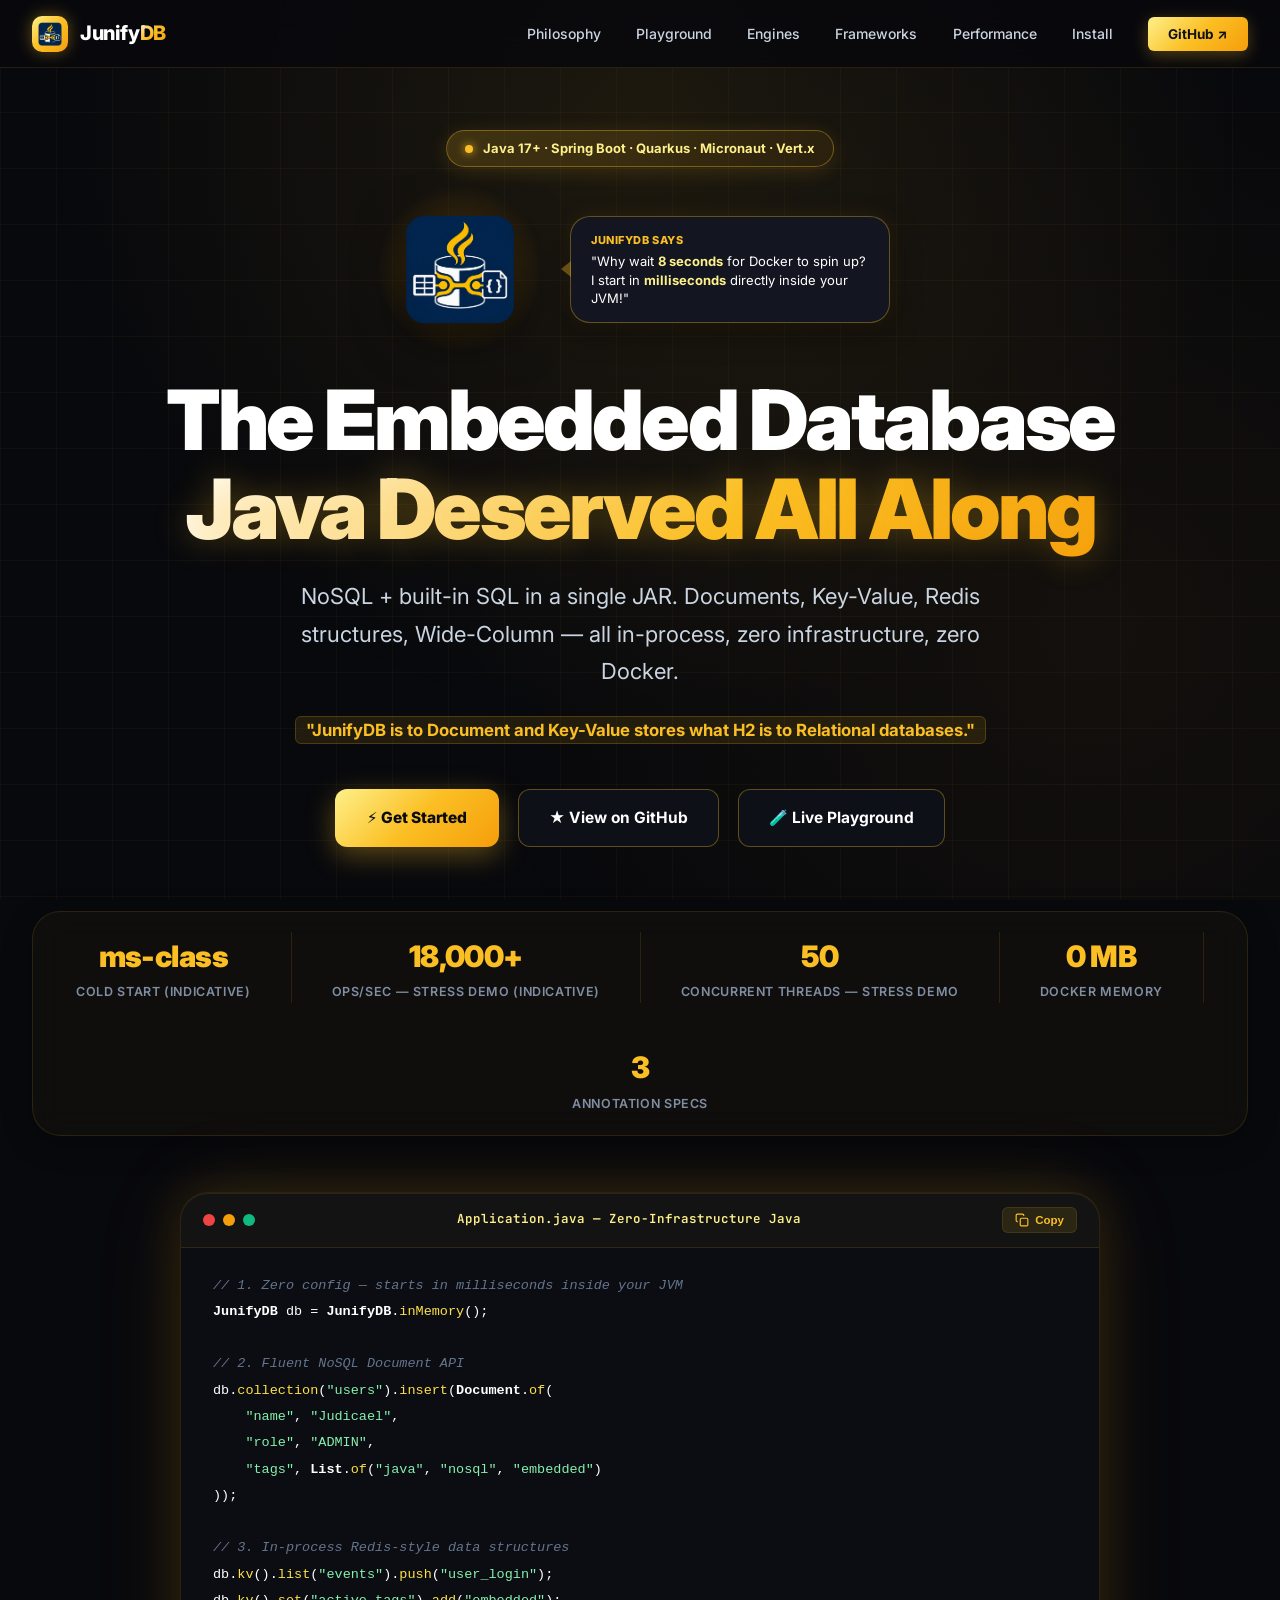
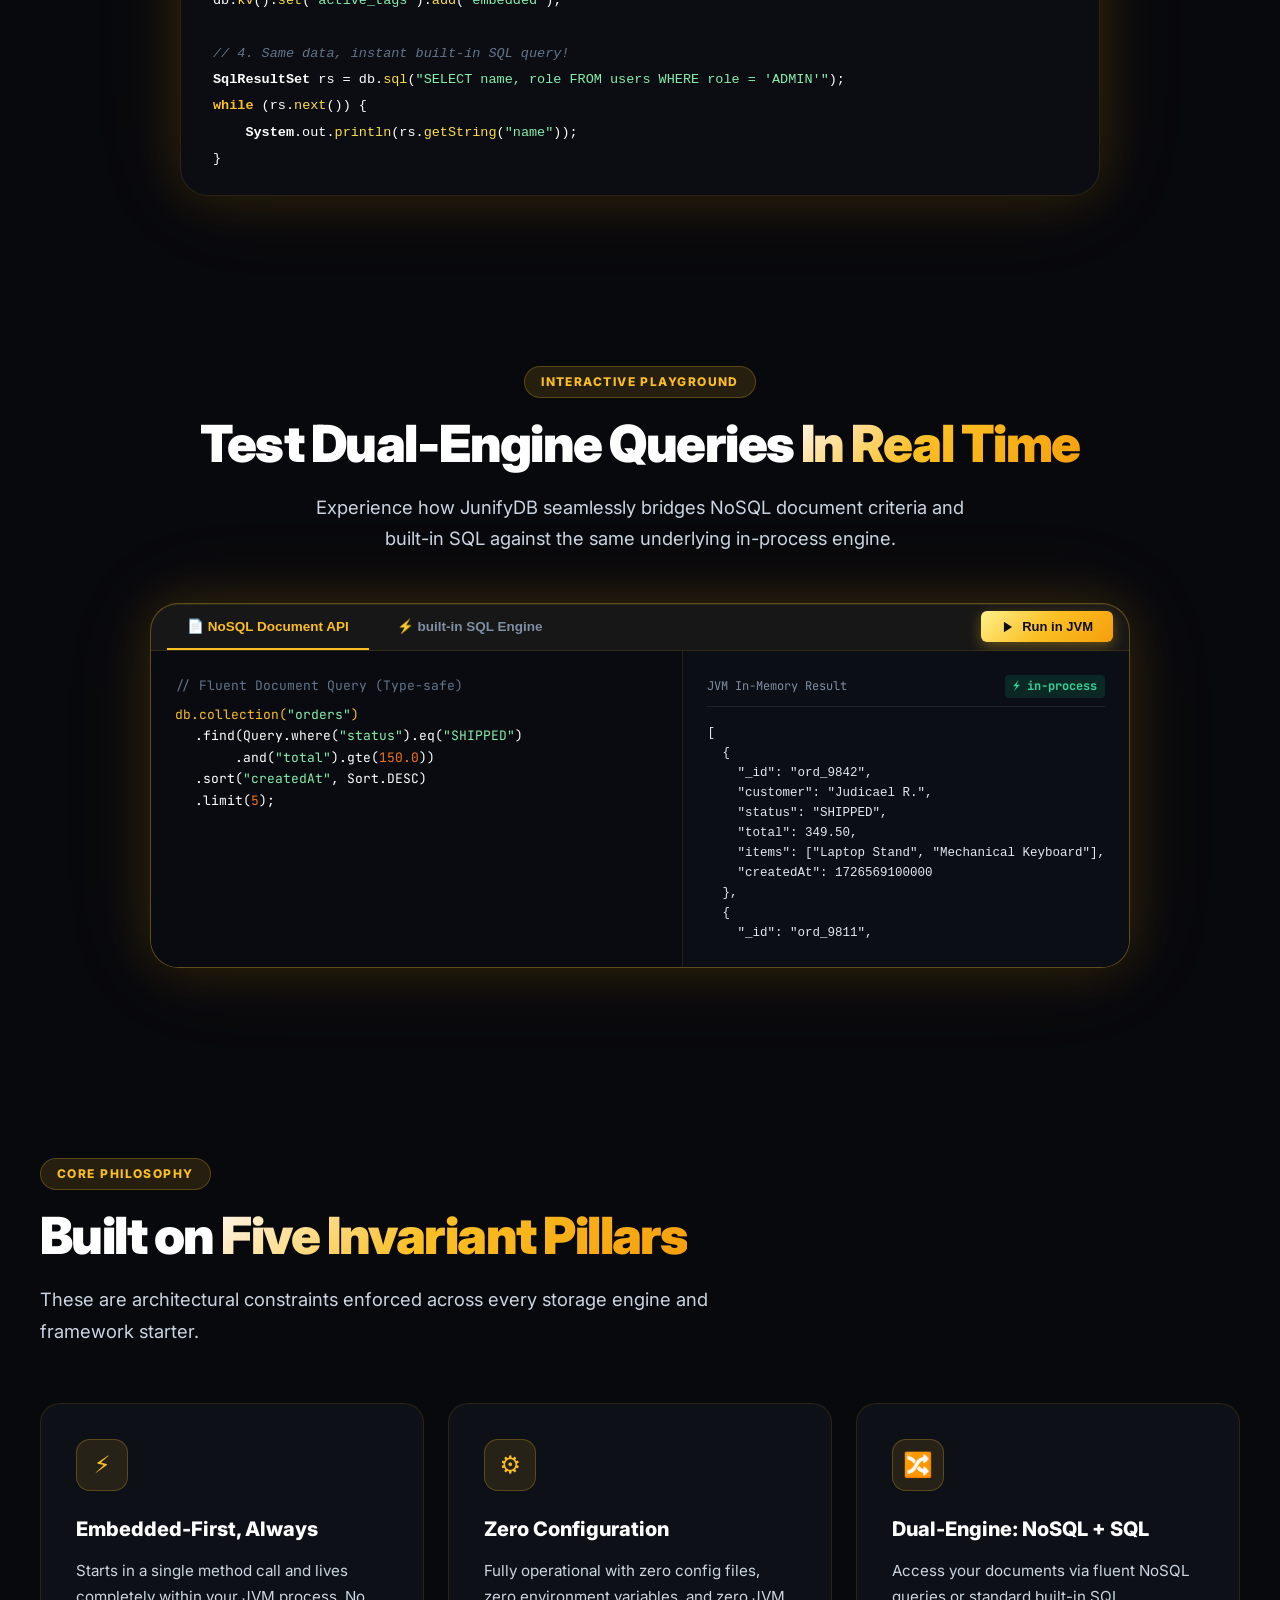
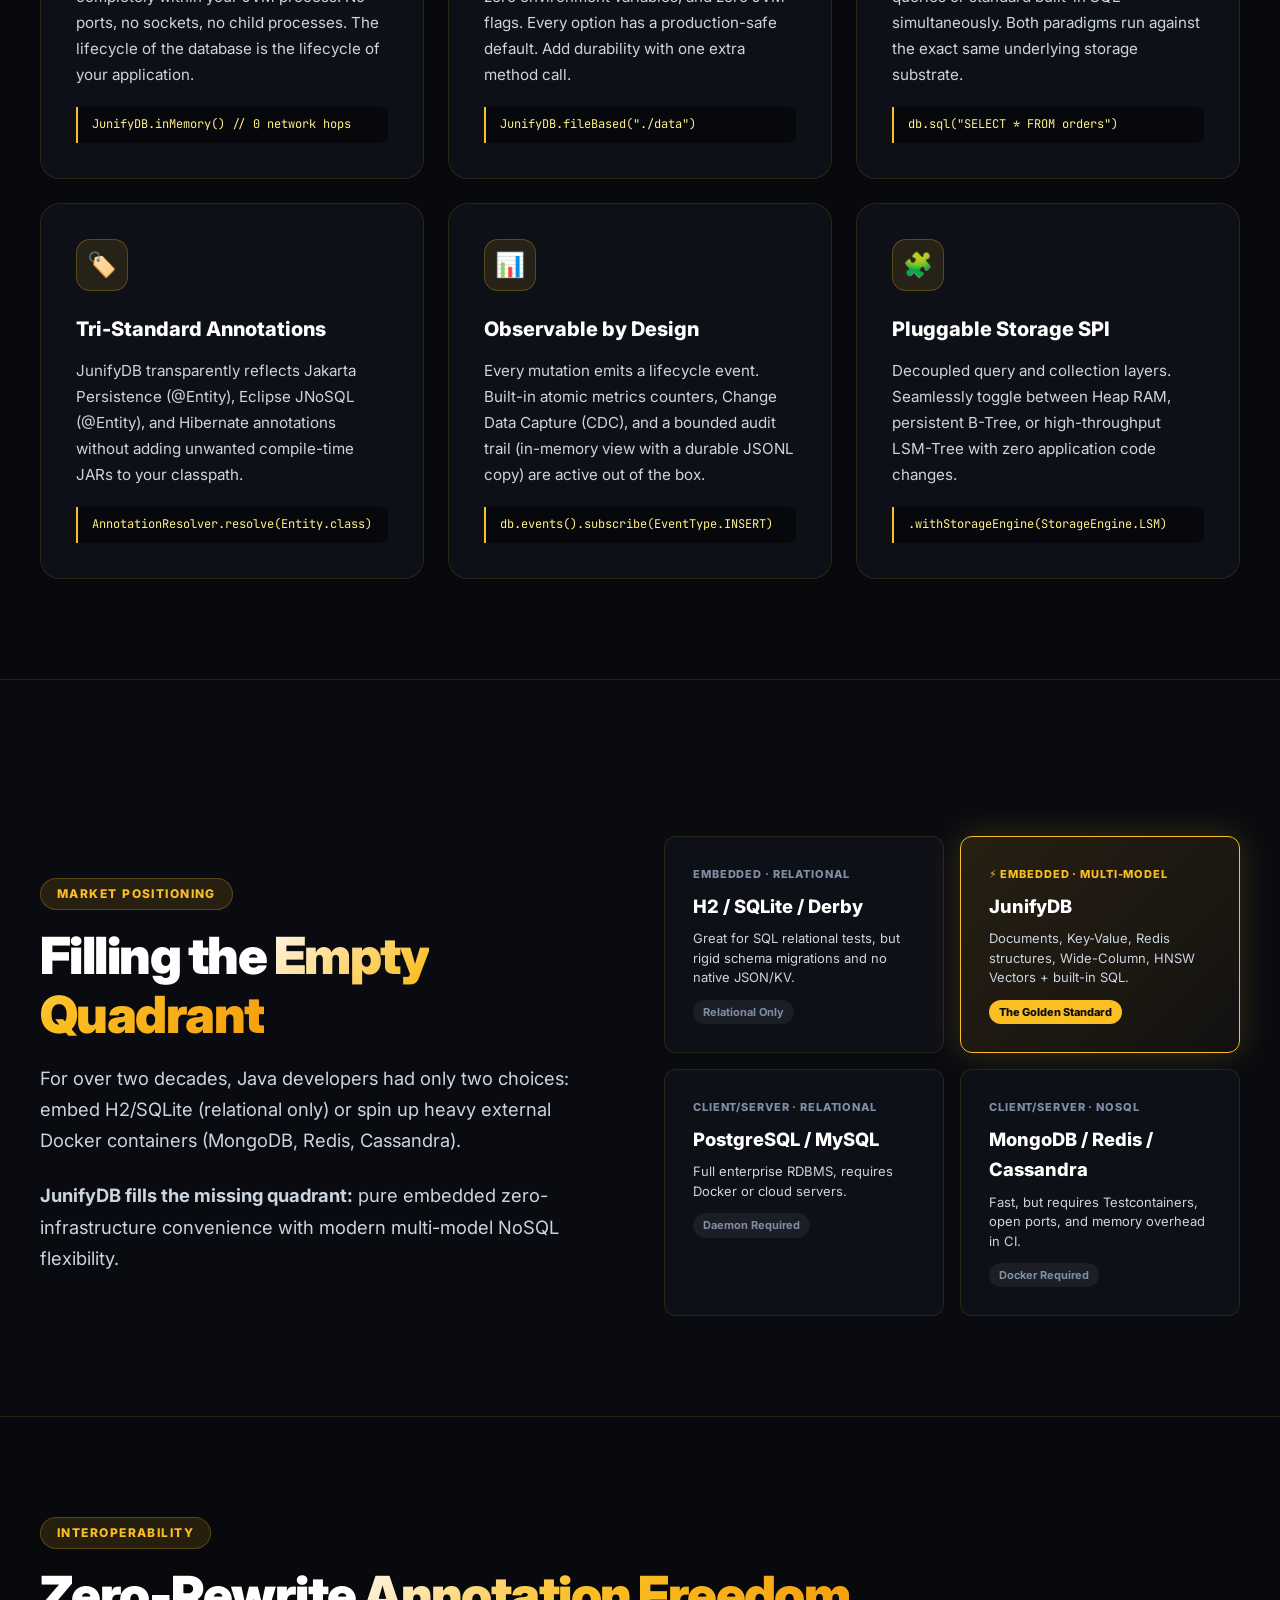
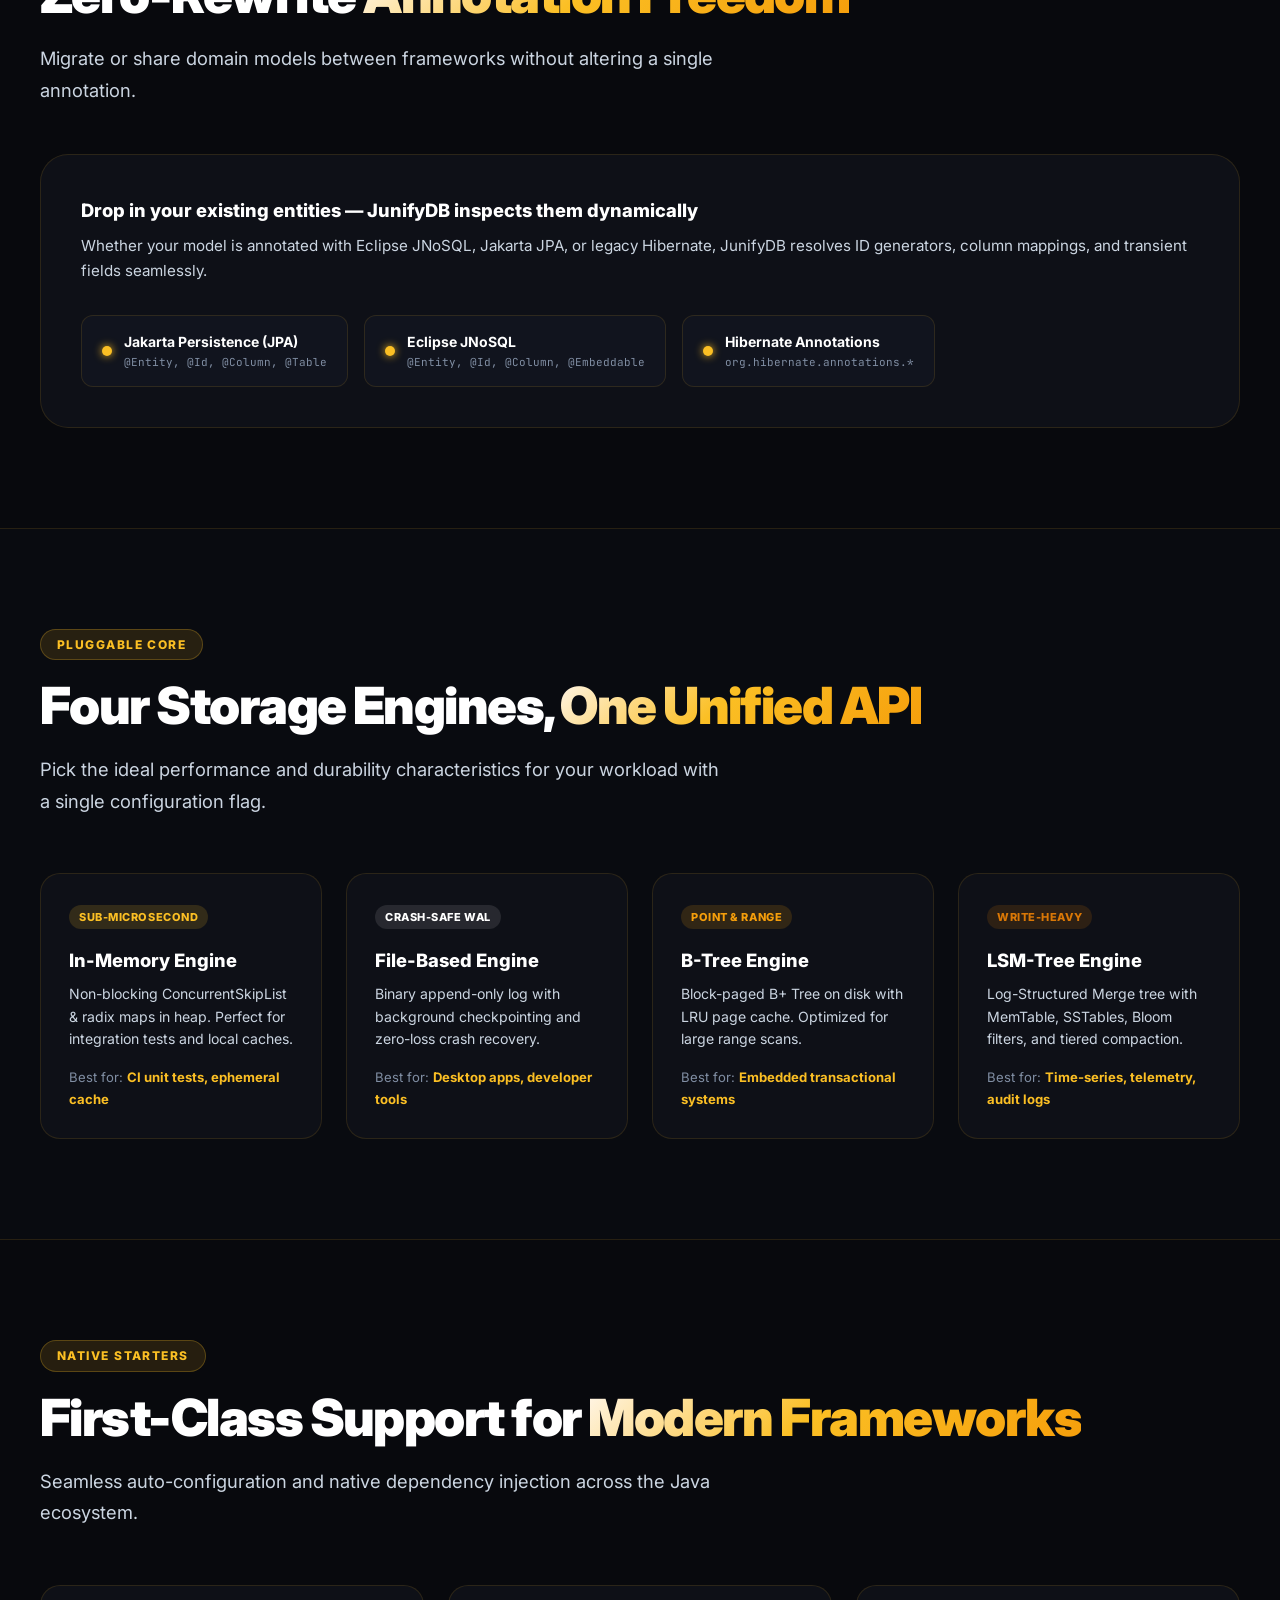
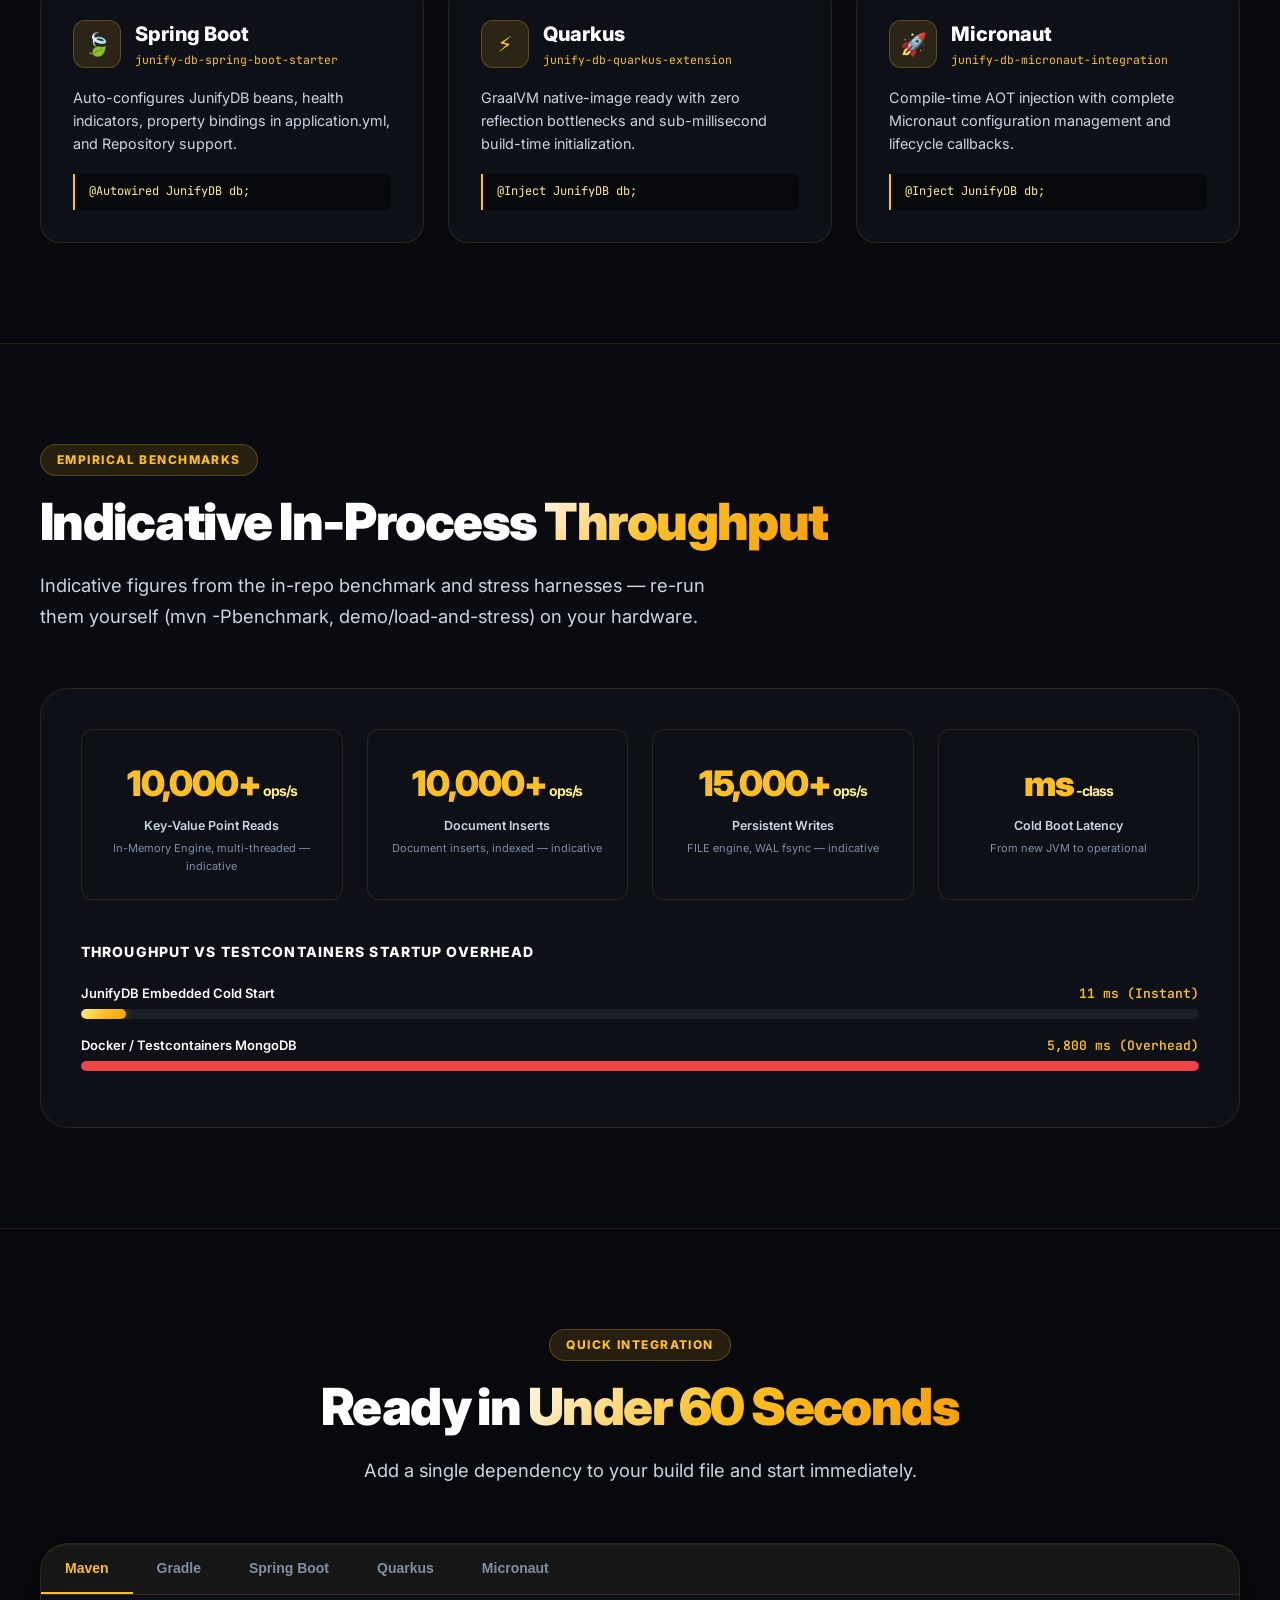
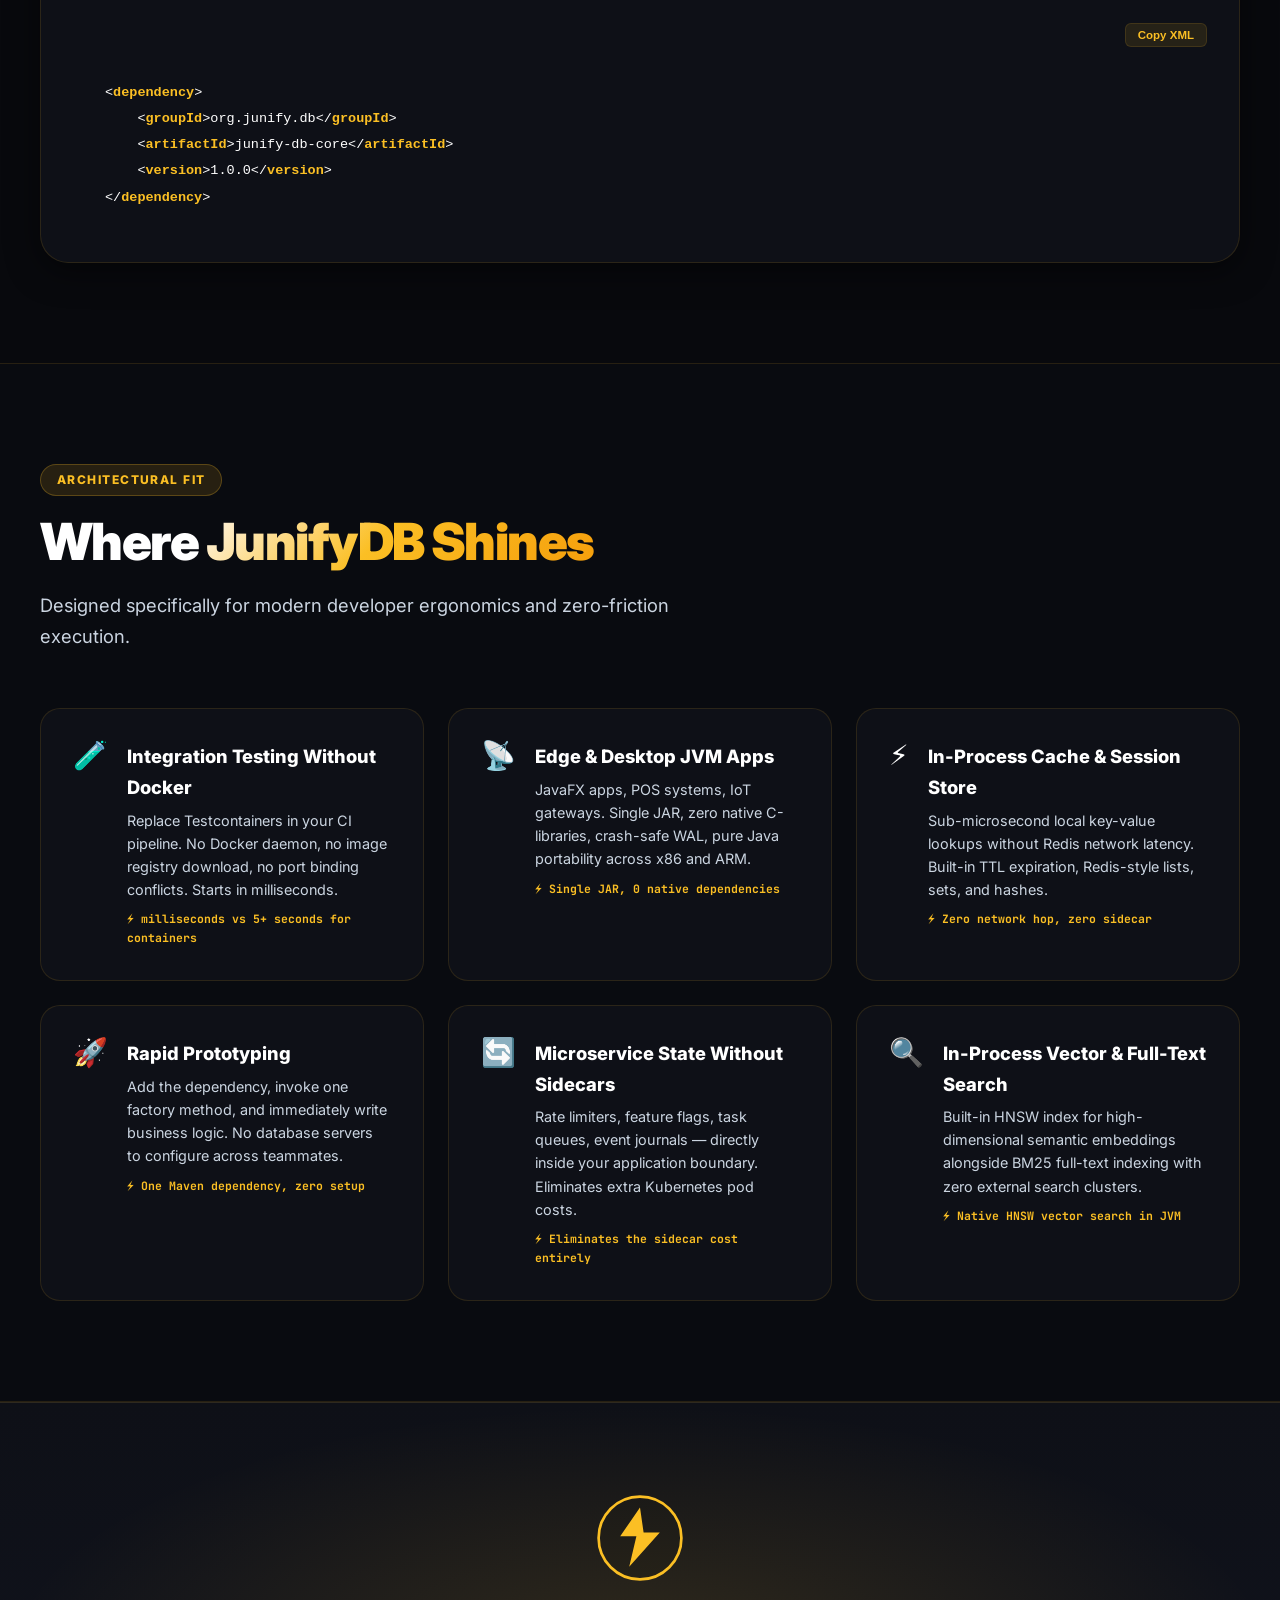
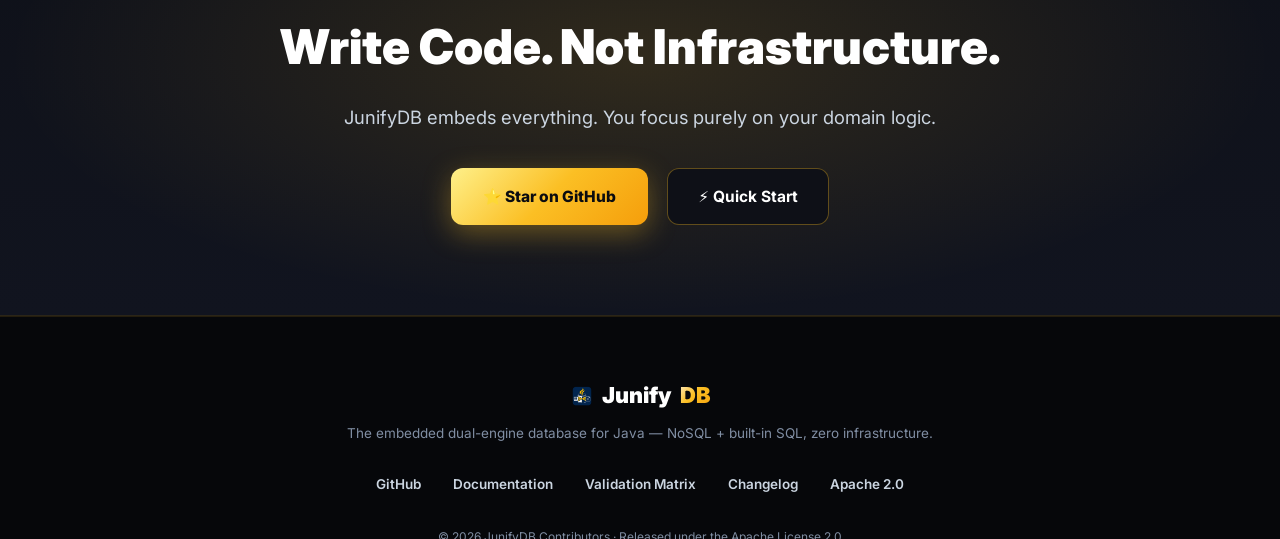
==== commit 76e43113: "feat(brand): apply canonical owner-supplied logo across website, README, and console New single sour" ====
--- a/docs/index.html
+++ b/docs/index.html
@@ -14,8 +14,9 @@
   <meta name="twitter:title" content="JunifyDB — Embedded Dual-Engine Java Database" />
   <meta name="twitter:description" content="Blazing 85k+ ops/sec embedded NoSQL + SQL for JVM applications." />
 
-  <!-- SVG Favicon with Volt Mascot Emblem -->
-  <link rel="icon" type="image/svg+xml" href="data:image/svg+xml,<svg xmlns='http://www.w3.org/2000/svg' viewBox='0 0 100 100'><circle cx='50' cy='50' r='46' fill='%230f1117' stroke='%23fbbf24' stroke-width='4'/><path d='M50 16 L28 48 L46 48 L38 82 L72 44 L54 44 Z' fill='url(%23g)'/><defs><linearGradient id='g' x1='0%25' y1='0%25' x2='100%25' y2='100%25'><stop offset='0%25' stop-color='%23fef08a'/><stop offset='50%25' stop-color='%23fbbf24'/><stop offset='100%25' stop-color='%23f59e0b'/></linearGradient></defs></svg>" />
+  <!-- Canonical brand favicons (owner-supplied mark, 2026-09-21) -->
+  <link rel="icon" type="image/png" sizes="64x64" href="assets/favicon-64.png" />
+  <link rel="icon" type="image/png" sizes="256x256" href="assets/favicon-256.png" />
 
   <link rel="preconnect" href="https://fonts.googleapis.com" />
   <link rel="preconnect" href="https://fonts.gstatic.com" crossorigin />
@@ -894,13 +895,10 @@
 <nav>
   <a href="#" class="nav-logo">
     <div class="nav-logo-icon">
-      <!-- Volt Mini SVG Icon -->
-      <svg width="22" height="22" viewBox="0 0 100 100" fill="none" xmlns="http://www.w3.org/2000/svg">
-        <path d="M50 14 L26 48 L46 48 L36 84 L74 44 L54 44 Z" fill="#0f1117"/>
-      </svg>
+      <!-- Canonical JunifyDB logo (2026-09-21, owner-supplied mark) -->
+      <img src="assets/junifydb-logo.png" alt="JunifyDB logo" width="30" height="30" style="border-radius:8px;" />
     </div>
     <span class="nav-logo-text">Junify<span>DB</span></span>
-    <span class="nav-mascot-pill">⚡ Volt</span>
   </a>
 
   <ul class="nav-links">
@@ -940,88 +938,22 @@
     Java 17+ · Spring Boot · Quarkus · Micronaut · Vert.x
   </div>
 
-  <!-- Volt Mascot Row -->
+  <!-- Canonical brand row (owner-supplied logo, 2026-09-21) -->
   <div class="hero-mascot-row">
-    <div class="mascot-avatar-wrap" title="Meet Volt — The JunifyDB Mascot!">
+    <div class="mascot-avatar-wrap" title="JunifyDB — the embedded dual-engine database for Java">
       <div class="mascot-aura"></div>
-      <!-- Detailed Volt Cyber Cheetah Vector Mascot -->
-      <svg class="mascot-svg" viewBox="0 0 200 200" fill="none" xmlns="http://www.w3.org/2000/svg">
-        <defs>
-          <linearGradient id="furG" x1="0%" y1="0%" x2="100%" y2="100%">
-            <stop offset="0%" stop-color="#fffbeb"/>
-            <stop offset="35%" stop-color="#fef08a"/>
-            <stop offset="70%" stop-color="#fbbf24"/>
-            <stop offset="100%" stop-color="#d97706"/>
-          </linearGradient>
-          <linearGradient id="earG" x1="0%" y1="100%" x2="0%" y2="0%">
-            <stop offset="0%" stop-color="#b45309"/>
-            <stop offset="100%" stop-color="#f59e0b"/>
-          </linearGradient>
-          <linearGradient id="visorG" x1="0%" y1="0%" x2="100%" y2="0%">
-            <stop offset="0%" stop-color="#0f1117"/>
-            <stop offset="50%" stop-color="#1f2433"/>
-            <stop offset="100%" stop-color="#0f1117"/>
-          </linearGradient>
-          <linearGradient id="eyeG" x1="0%" y1="0%" x2="0%" y2="100%">
-            <stop offset="0%" stop-color="#ffffff"/>
-            <stop offset="100%" stop-color="#fbbf24"/>
-          </linearGradient>
-        </defs>
-
-        <!-- Dynamic Electric Background Halo Rings -->
-        <circle cx="100" cy="100" r="88" stroke="#fbbf24" stroke-width="2" stroke-dasharray="8 6" opacity="0.4"/>
-        <circle cx="100" cy="100" r="76" stroke="#f59e0b" stroke-width="1.5" opacity="0.3"/>
-
-        <!-- Cheetah Ears (Lightning tipped) -->
-        <polygon points="50,42 22,12 62,28" fill="url(#furG)" stroke="#b45309" stroke-width="2.5"/>
-        <polygon points="46,38 32,20 54,29" fill="url(#earG)"/>
-        <polygon points="150,42 178,12 138,28" fill="url(#furG)" stroke="#b45309" stroke-width="2.5"/>
-        <polygon points="154,38 168,20 146,29" fill="url(#earG)"/>
-
-        <!-- Cheetah Face Base -->
-        <path d="M52,50 C36,80 40,126 70,154 C82,166 118,166 130,154 C160,126 164,80 148,50 C132,32 68,32 52,50 Z"
-              fill="url(#furG)" stroke="#b45309" stroke-width="3"/>
-
-        <!-- Iconic Tear Marks (Cheetah facial lines) -->
-        <path d="M72,92 Q68,118 64,136" stroke="#92400e" stroke-width="3.5" stroke-linecap="round"/>
-        <path d="M128,92 Q132,118 136,136" stroke="#92400e" stroke-width="3.5" stroke-linecap="round"/>
-
-        <!-- Snout & Whisker Pads -->
-        <path d="M84,124 C84,116 116,116 116,124 C116,138 84,138 84,124 Z" fill="#ffffff" opacity="0.95"/>
-        <!-- Cheetah Nose (Triangle) -->
-        <polygon points="94,120 106,120 100,128" fill="#451a03"/>
-        <line x1="100" y1="128" x2="100" y2="136" stroke="#451a03" stroke-width="2.5"/>
-
-        <!-- Cyber Visor / Eyes -->
-        <rect x="58" y="76" width="84" height="28" rx="8" fill="url(#visorG)" stroke="#fbbf24" stroke-width="2.5"/>
-        <!-- Electric Glowing Eyes -->
-        <ellipse cx="78" cy="90" rx="8" ry="6" fill="url(#eyeG)"/>
-        <ellipse cx="122" cy="90" rx="8" ry="6" fill="url(#eyeG)"/>
-        <circle cx="79" cy="89" r="2.5" fill="#0f1117"/>
-        <circle cx="123" cy="89" r="2.5" fill="#0f1117"/>
-
-        <!-- Forehead Lightning Sigil -->
-        <polygon points="100,44 94,58 102,58 96,72 108,54 100,54" fill="#ffffff" stroke="#fbbf24" stroke-width="1"/>
-
-        <!-- Electric Whiskers -->
-        <line x1="42" y1="124" x2="16" y2="116" stroke="#fbbf24" stroke-width="2.5" stroke-linecap="round"/>
-        <line x1="40" y1="134" x2="12" y2="136" stroke="#fbbf24" stroke-width="2.5" stroke-linecap="round"/>
-        <line x1="158" y1="124" x2="184" y2="116" stroke="#fbbf24" stroke-width="2.5" stroke-linecap="round"/>
-        <line x1="160" y1="134" x2="188" y2="136" stroke="#fbbf24" stroke-width="2.5" stroke-linecap="round"/>
-
-        <!-- High-Tech Collar & JunifyDB Database Cylinder Medal -->
-        <rect x="74" y="160" width="52" height="12" rx="4" fill="#0f1117" stroke="#fbbf24" stroke-width="2"/>
-        <circle cx="100" cy="178" r="14" fill="url(#furG)" stroke="#0f1117" stroke-width="2.5"/>
-        <path d="M96 172 L93 181 L99 181 L96 186 L105 178 L100 178 Z" fill="#0f1117"/>
-      </svg>
-    </div>
-
-    <!-- Volt Mascot Dialogue Bubble -->
+      <img class="mascot-svg" src="assets/junifydb-logo.png" alt="JunifyDB logo" width="180" height="180" style="border-radius:36px; position:relative; z-index:1;" />
+    </div>
+
+    <!-- Brand Dialogue Bubble -->
     <div class="mascot-speech-bubble">
-      <div class="mascot-name-tag">⚡ Volt says</div>
+      <div class="mascot-name-tag">JunifyDB says</div>
       <div class="mascot-speech-text">
         "Why wait <strong>8 seconds</strong> for Docker to spin up? I start in <strong>milliseconds</strong> directly inside your JVM!"
       </div>
+    </div>
+  </div>
+
     </div>
   </div>
 
@@ -1626,10 +1558,7 @@
 <!-- ═══════════════════════════ FOOTER ═══════════════════════════ -->
 <footer>
   <div class="footer-logo">
-    <svg width="24" height="24" viewBox="0 0 100 100" fill="none" xmlns="http://www.w3.org/2000/svg">
-      <circle cx="50" cy="50" r="46" fill="#0f1117" stroke="#fbbf24" stroke-width="4"/>
-      <path d="M50 16 L28 48 L46 48 L38 82 L72 44 L54 44 Z" fill="#fbbf24"/>
-    </svg>
+    <img src="assets/junifydb-logo.png" alt="JunifyDB logo" width="24" height="24" style="border-radius:6px;" />
     Junify<span>DB</span>
   </div>
   <div class="footer-tagline">The embedded dual-engine database for Java — NoSQL + built-in SQL, zero infrastructure.</div>
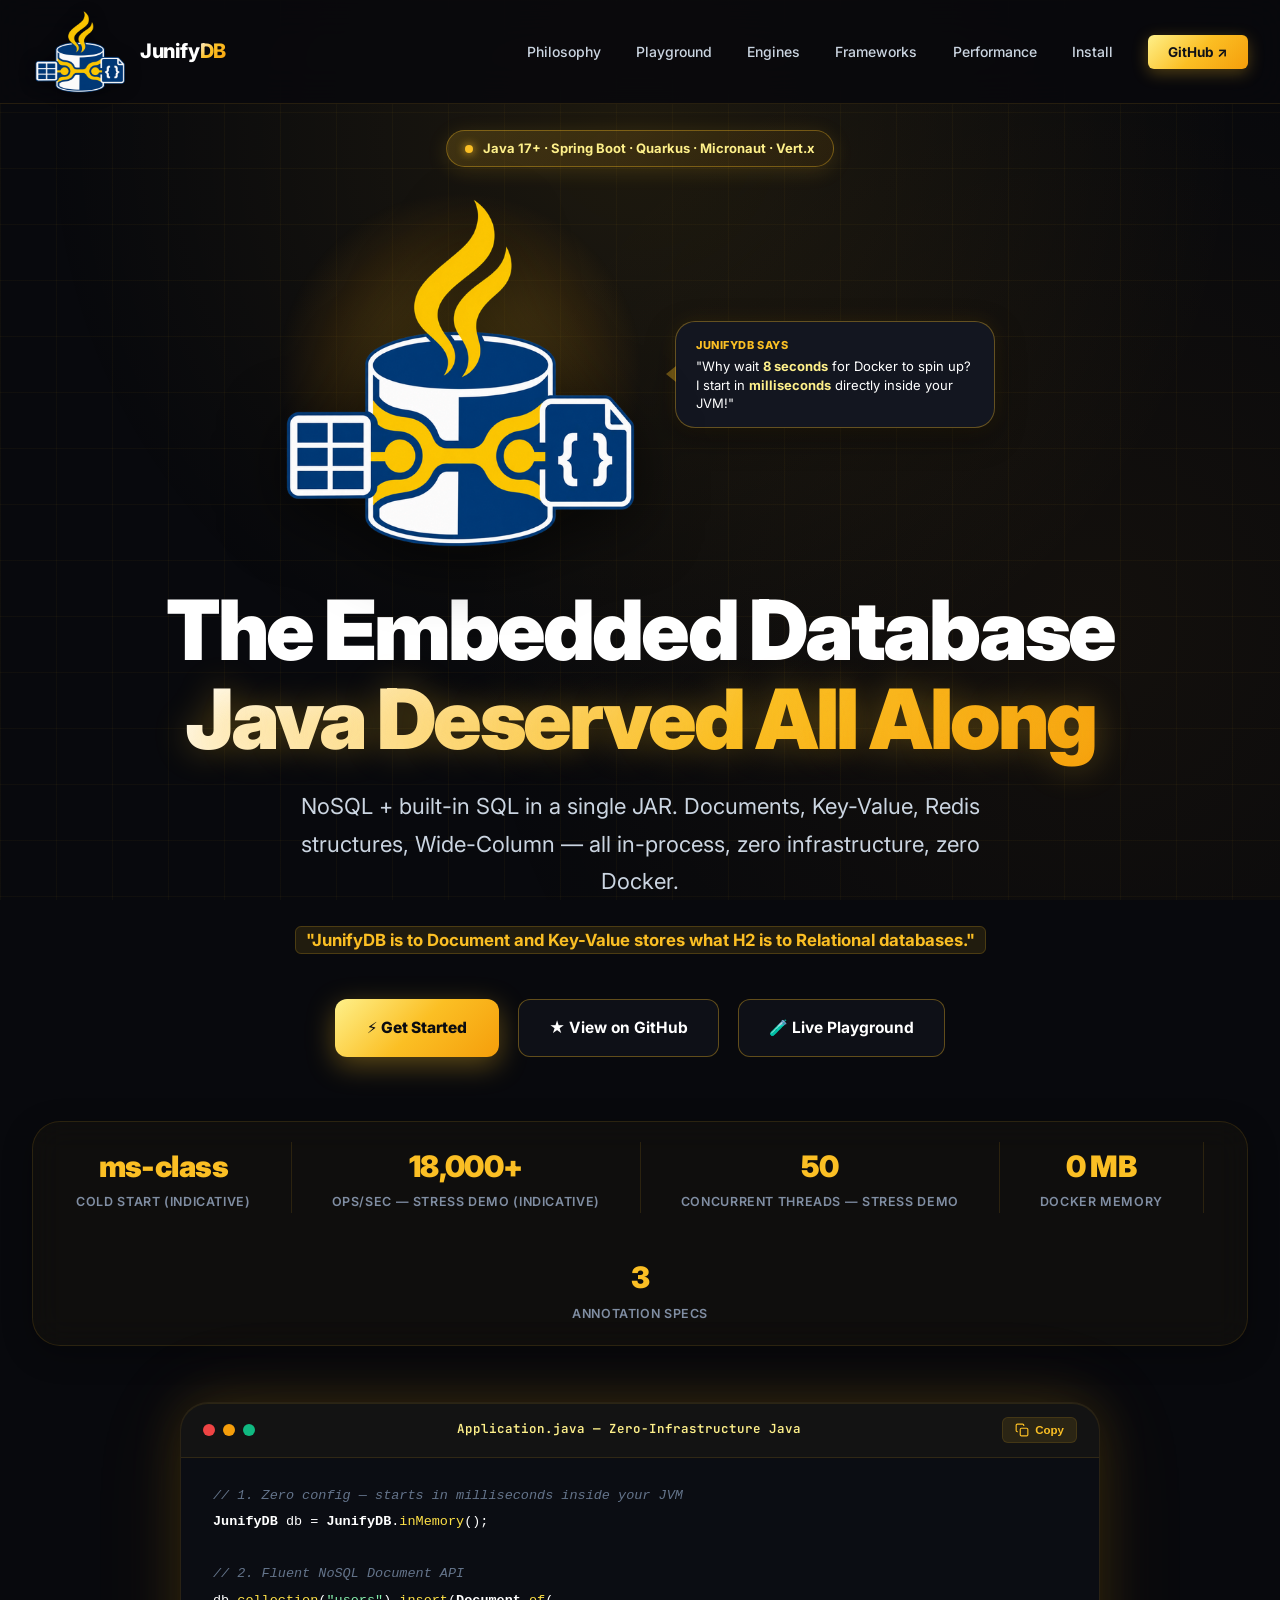
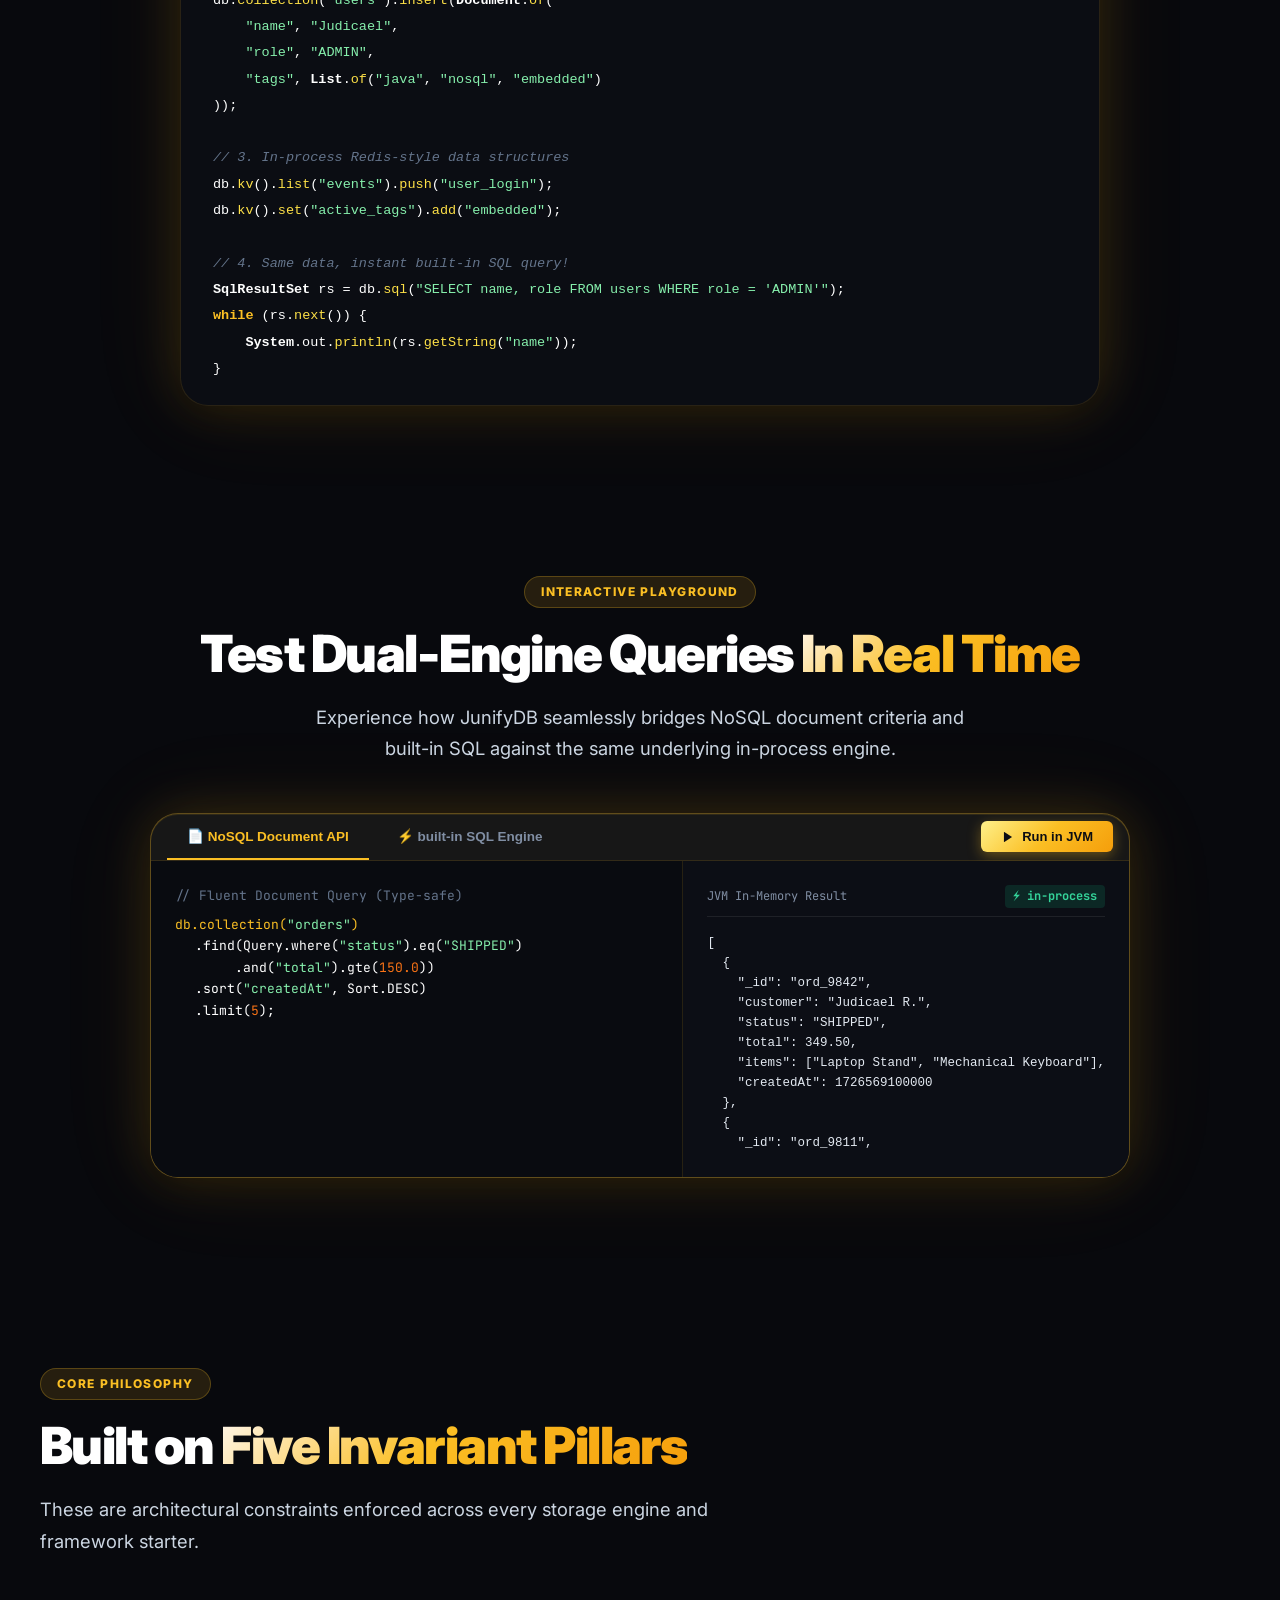
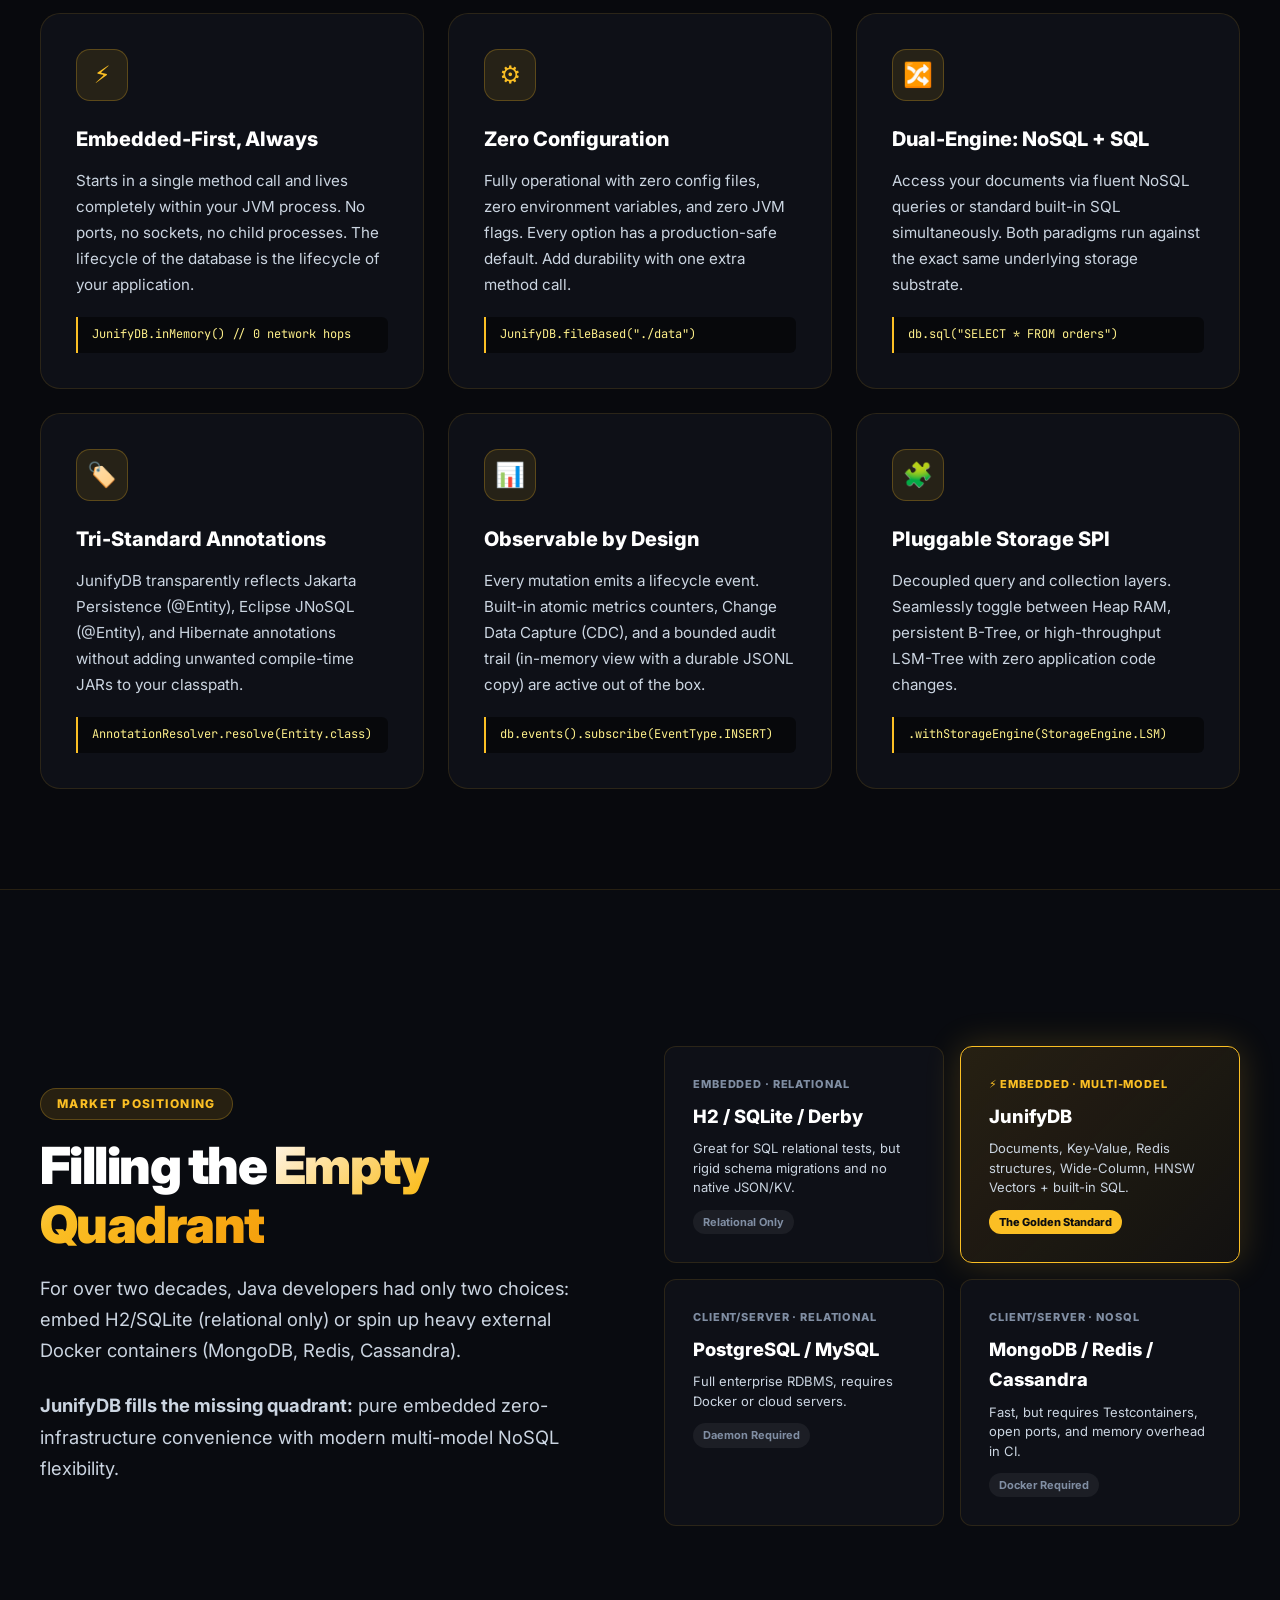
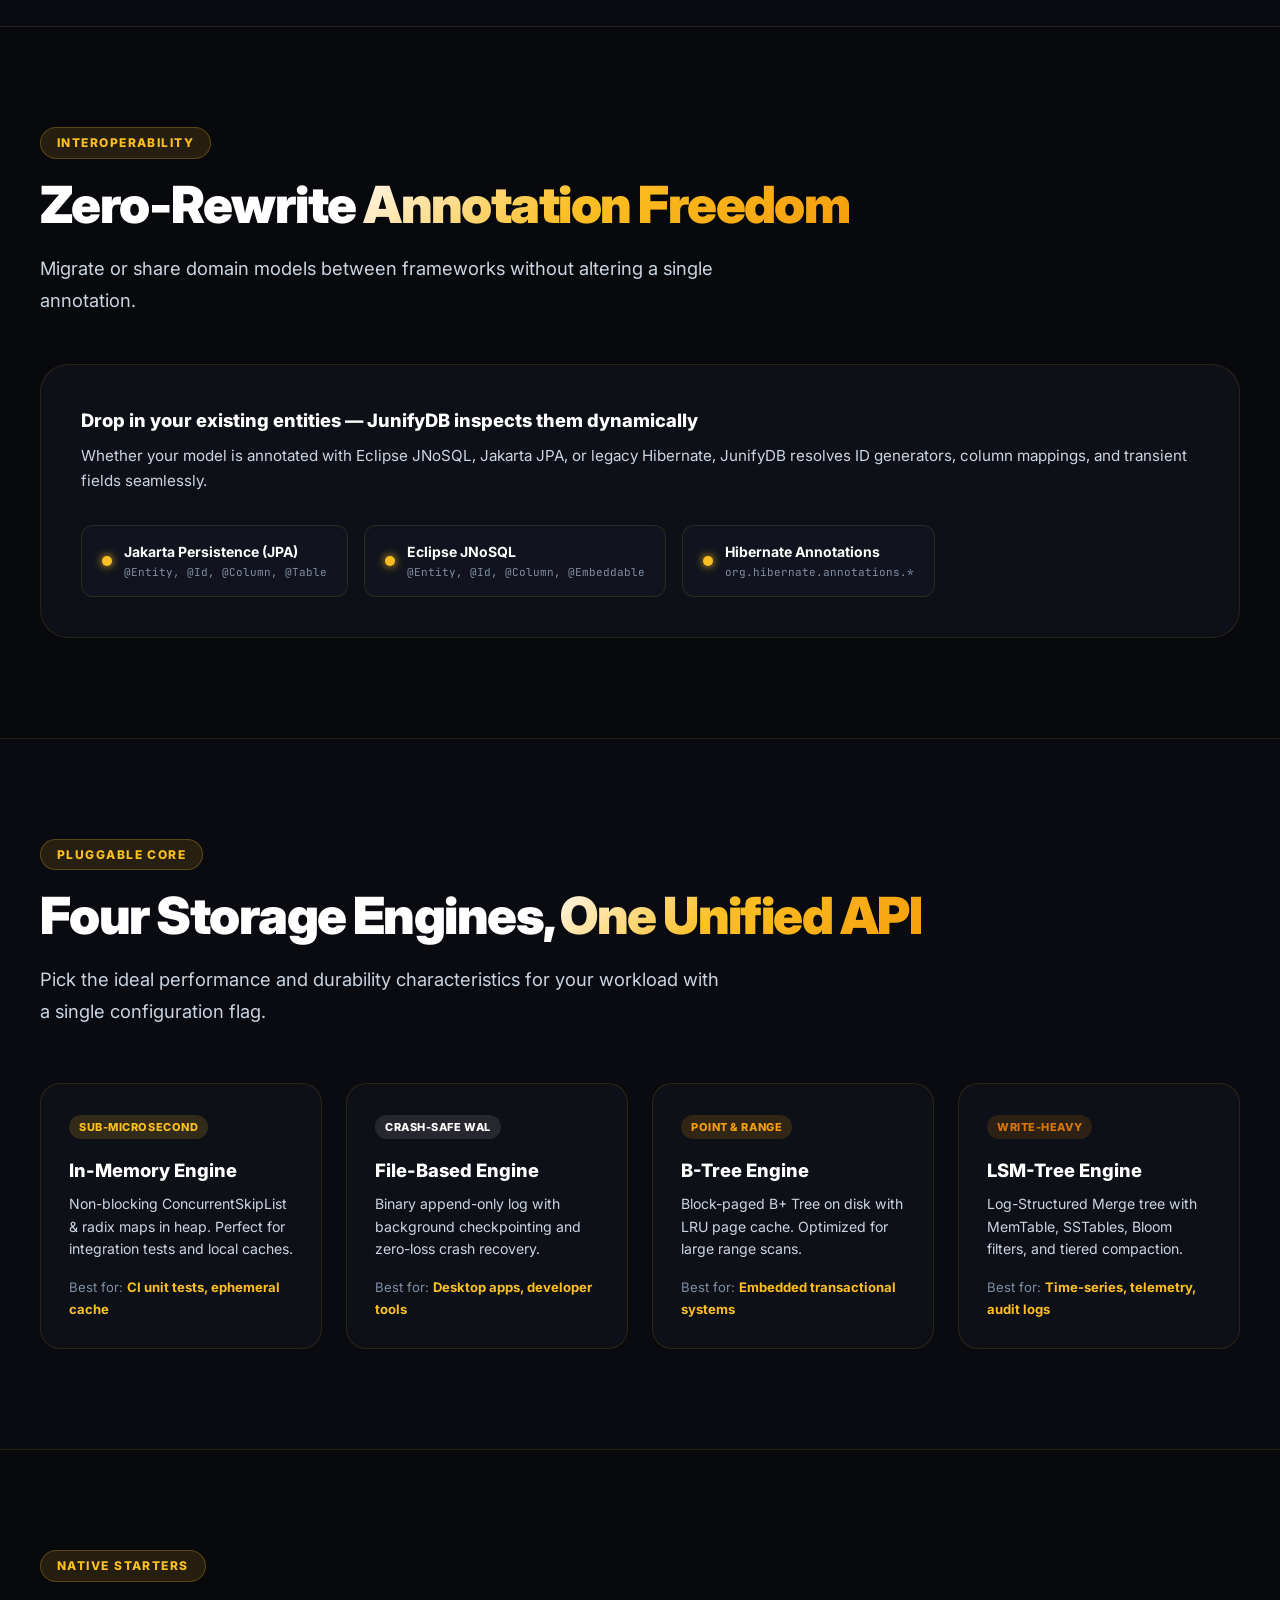
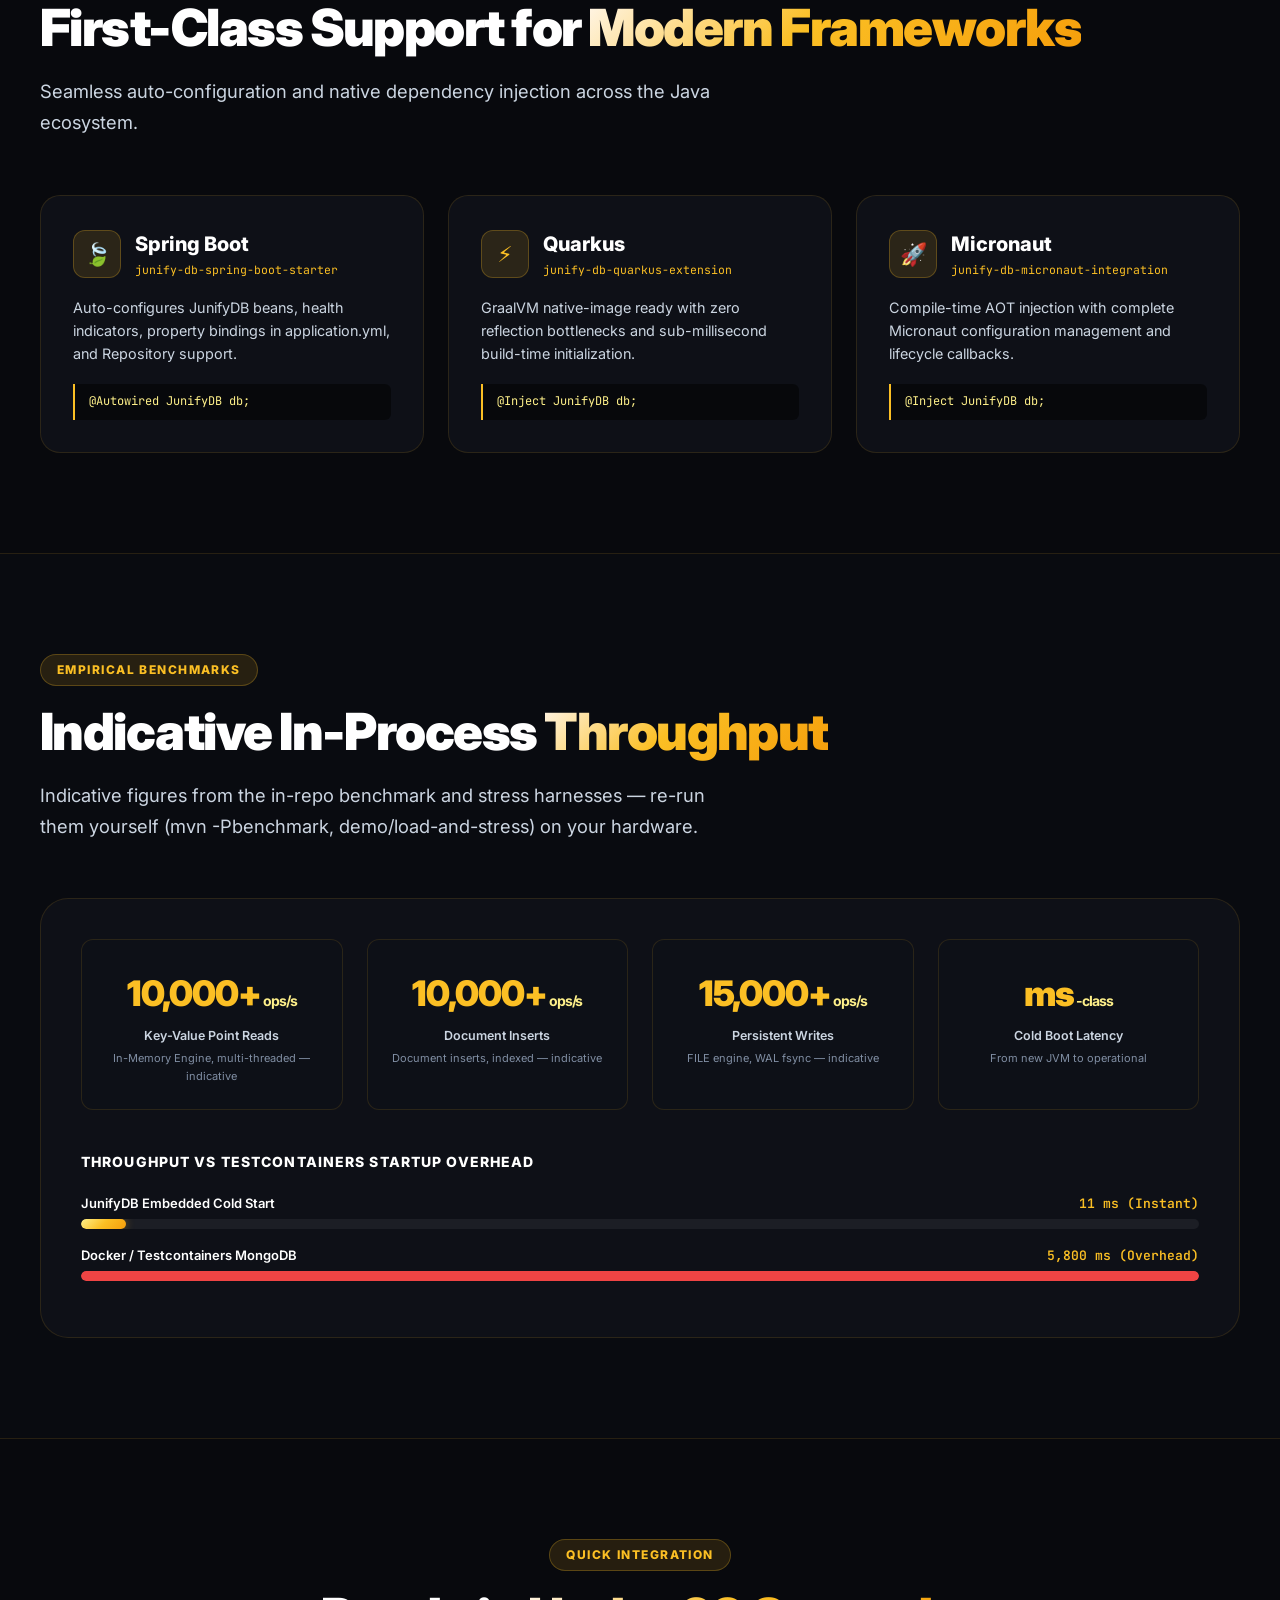
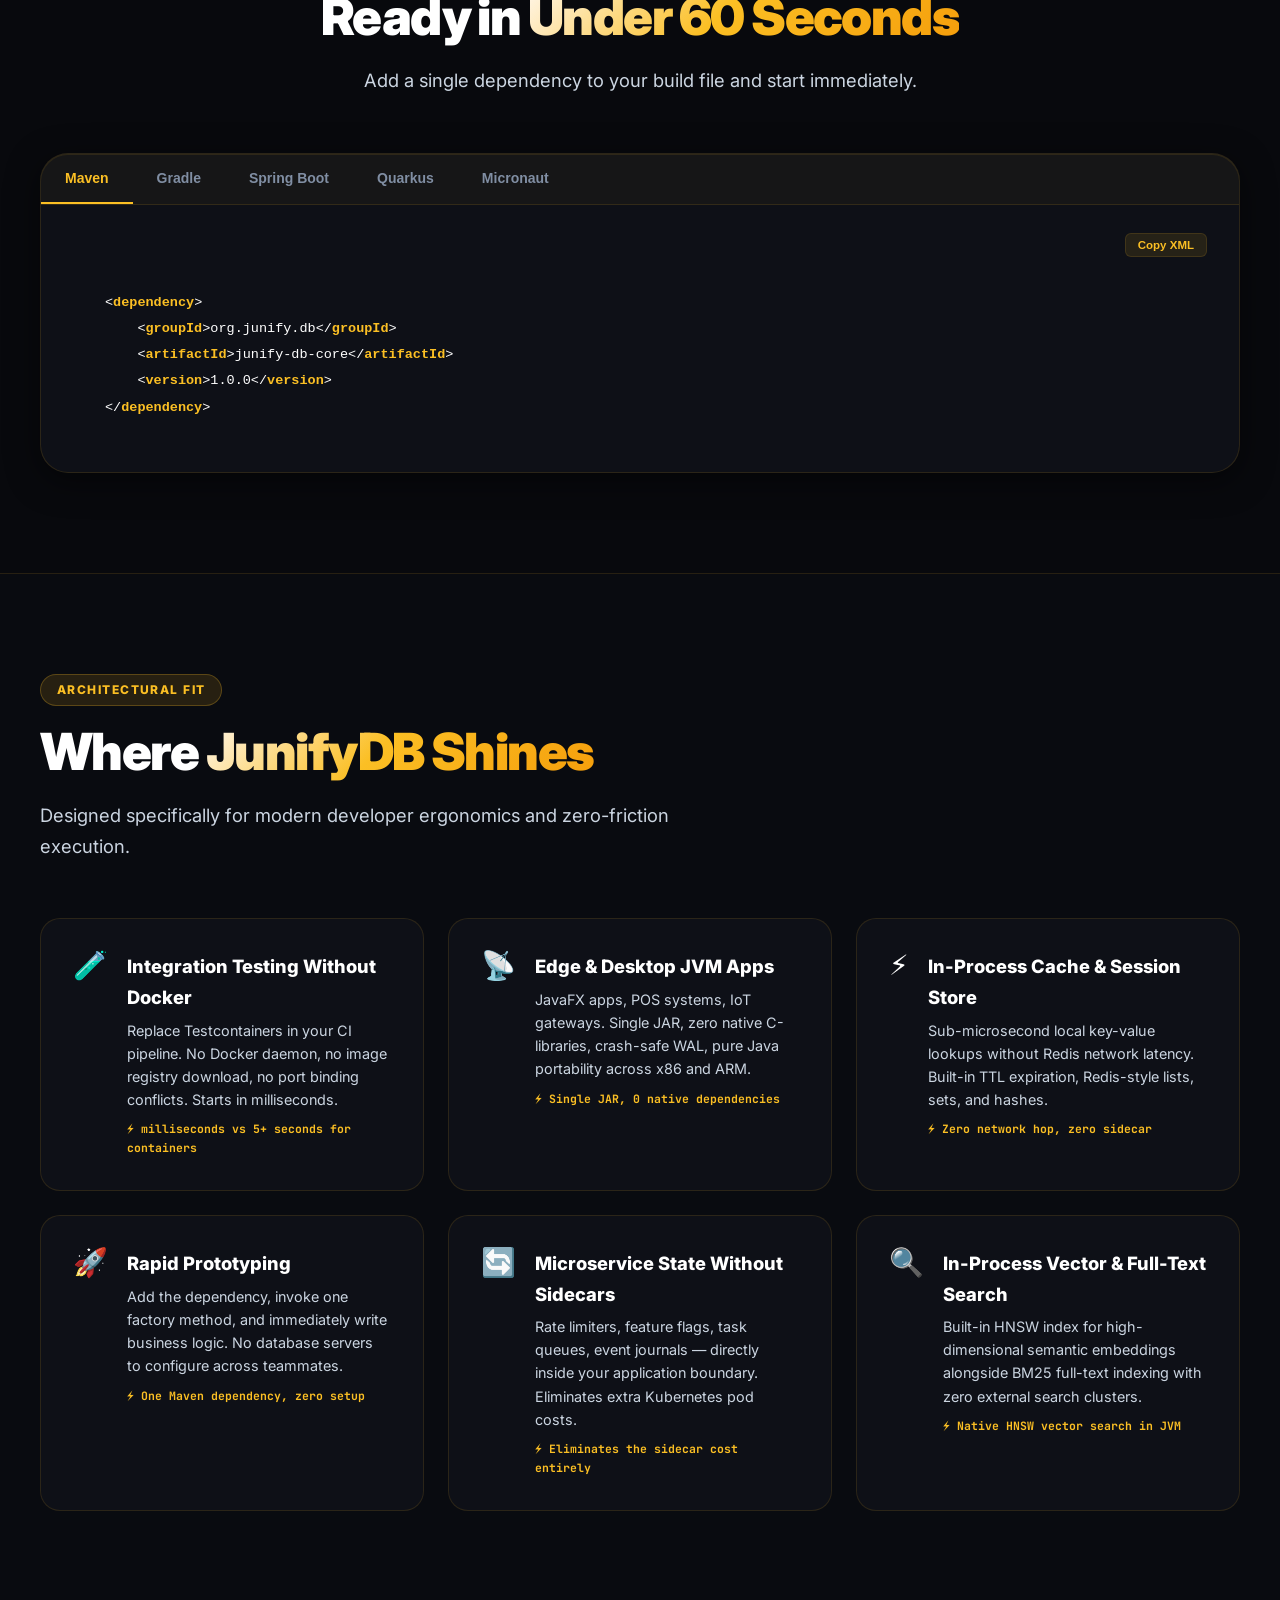
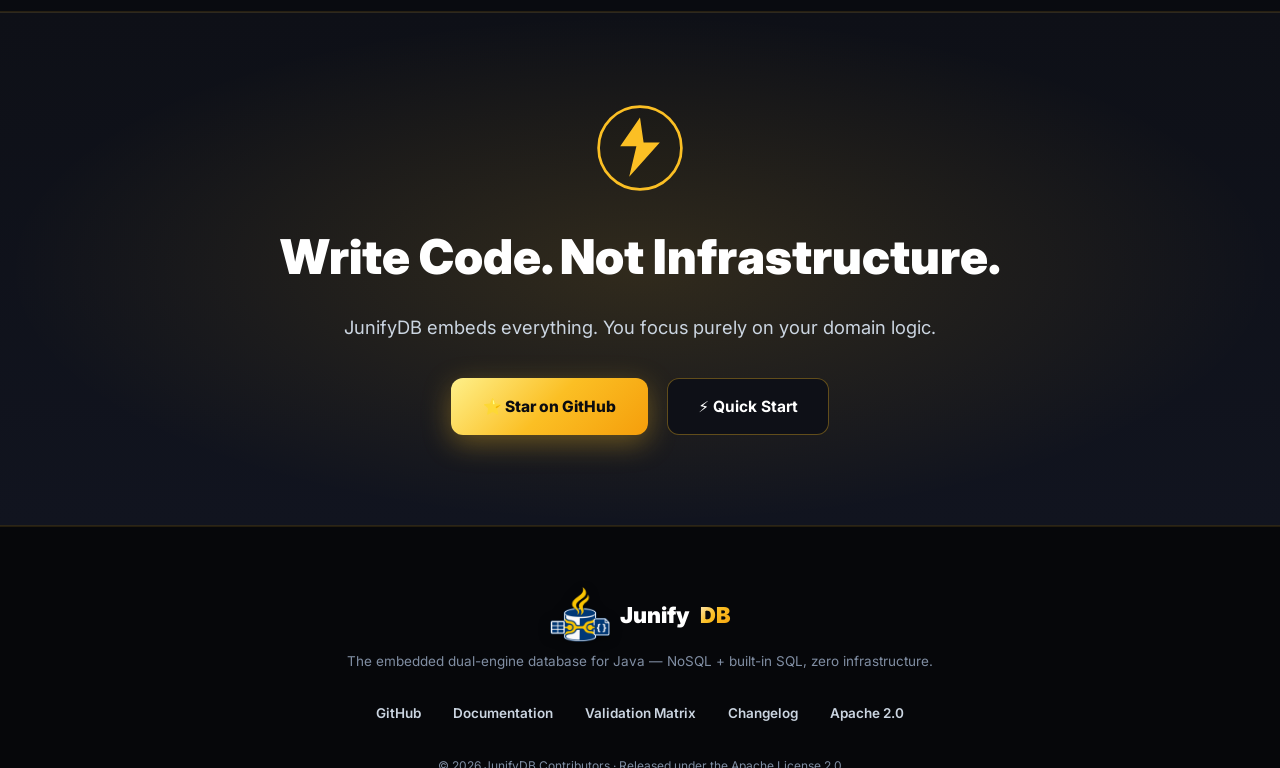
==== commit a988ffb4: "feat(brand): apply final free-form mark at 150% size across site and console Owner-supplied logo wit" ====
--- a/docs/index.html
+++ b/docs/index.html
@@ -120,7 +120,7 @@
       backdrop-filter: blur(20px);
       border-bottom: 1px solid var(--c-border);
       padding: 0 2rem;
-      height: 68px;
+      height: 104px;
       display: flex; align-items: center; justify-content: space-between;
       transition: background 0.3s;
     }
@@ -129,11 +129,9 @@
       text-decoration: none;
     }
     .nav-logo-icon {
-      width: 36px; height: 36px;
-      border-radius: 10px;
+      width: 96px; height: 88px;
       display: flex; align-items: center; justify-content: center;
-      background: var(--gradient-button);
-      box-shadow: 0 0 16px rgba(251, 191, 36, 0.4);
+      border-radius: 16px;
       transition: transform 0.25s cubic-bezier(0.34, 1.56, 0.64, 1);
     }
     .nav-logo:hover .nav-logo-icon { transform: scale(1.08) rotate(4deg); }
@@ -236,7 +234,8 @@
     }
     .mascot-avatar-wrap {
       position: relative;
-      width: 140px; height: 140px;
+      width: 350px; height: 350px;
+      display: flex; align-items: center; justify-content: center;
       animation: floatMascot 4.5s ease-in-out infinite;
     }
     @keyframes floatMascot {
@@ -244,7 +243,7 @@
       50% { transform: translateY(-8px) rotate(1.5deg); }
     }
     .mascot-aura {
-      position: absolute; inset: -15px;
+      position: absolute; inset: -10px;
       background: radial-gradient(circle, rgba(251, 191, 36, 0.35) 0%, rgba(245, 158, 11, 0.1) 50%, transparent 70%);
       border-radius: 50%; z-index: 0;
       animation: auraPulse 3s ease-in-out infinite;
@@ -256,7 +255,8 @@
     .mascot-svg {
       position: relative; z-index: 1;
       width: 100%; height: 100%;
-      filter: drop-shadow(0 12px 24px rgba(0, 0, 0, 0.6));
+      object-fit: contain;
+      filter: drop-shadow(0 16px 32px rgba(0, 0, 0, 0.65));
     }
     .mascot-speech-bubble {
       background: var(--c-bg-card-alt);
@@ -855,7 +855,7 @@
     }
     .footer-logo {
       font-size: 22px; font-weight: 900; margin-bottom: 0.5rem;
-      color: #ffffff; display: inline-flex; align-items: center; gap: 8px;
+      color: #ffffff; display: inline-flex; align-items: center; gap: 10px;
     }
     .footer-logo span {
       background: var(--gradient-gold);
@@ -878,6 +878,8 @@
     @media (max-width: 768px) {
       .nav-links { display: none; }
       .mobile-menu-btn { display: block; }
+      .mascot-avatar-wrap { width: 240px; height: 240px; }
+      .nav-logo-icon img { width: 68px; height: 62px; }
       .hero-mascot-row { flex-direction: column; gap: 1.2rem; }
       .mascot-speech-bubble::before { display: none; }
       .hero-stats { gap: 1.5rem; padding: 1rem 1.5rem; }
@@ -896,7 +898,7 @@
   <a href="#" class="nav-logo">
     <div class="nav-logo-icon">
       <!-- Canonical JunifyDB logo (2026-09-21, owner-supplied mark) -->
-      <img src="assets/junifydb-logo.png" alt="JunifyDB logo" width="30" height="30" style="border-radius:8px;" />
+      <img src="assets/junifydb-mark-512.png" alt="JunifyDB logo" width="90" height="82" style="filter: drop-shadow(0 2px 8px rgba(0,0,0,0.45));" />
     </div>
     <span class="nav-logo-text">Junify<span>DB</span></span>
   </a>
@@ -942,7 +944,7 @@
   <div class="hero-mascot-row">
     <div class="mascot-avatar-wrap" title="JunifyDB — the embedded dual-engine database for Java">
       <div class="mascot-aura"></div>
-      <img class="mascot-svg" src="assets/junifydb-logo.png" alt="JunifyDB logo" width="180" height="180" style="border-radius:36px; position:relative; z-index:1;" />
+      <img class="mascot-svg" src="assets/junifydb-mark-512.png" alt="JunifyDB logo" width="350" height="350" />
     </div>
 
     <!-- Brand Dialogue Bubble -->
@@ -1558,7 +1560,7 @@
 <!-- ═══════════════════════════ FOOTER ═══════════════════════════ -->
 <footer>
   <div class="footer-logo">
-    <img src="assets/junifydb-logo.png" alt="JunifyDB logo" width="24" height="24" style="border-radius:6px;" />
+    <img src="assets/junifydb-mark-512.png" alt="JunifyDB logo" width="60" height="55" style="filter: drop-shadow(0 2px 6px rgba(0,0,0,0.4));" />
     Junify<span>DB</span>
   </div>
   <div class="footer-tagline">The embedded dual-engine database for Java — NoSQL + built-in SQL, zero infrastructure.</div>
